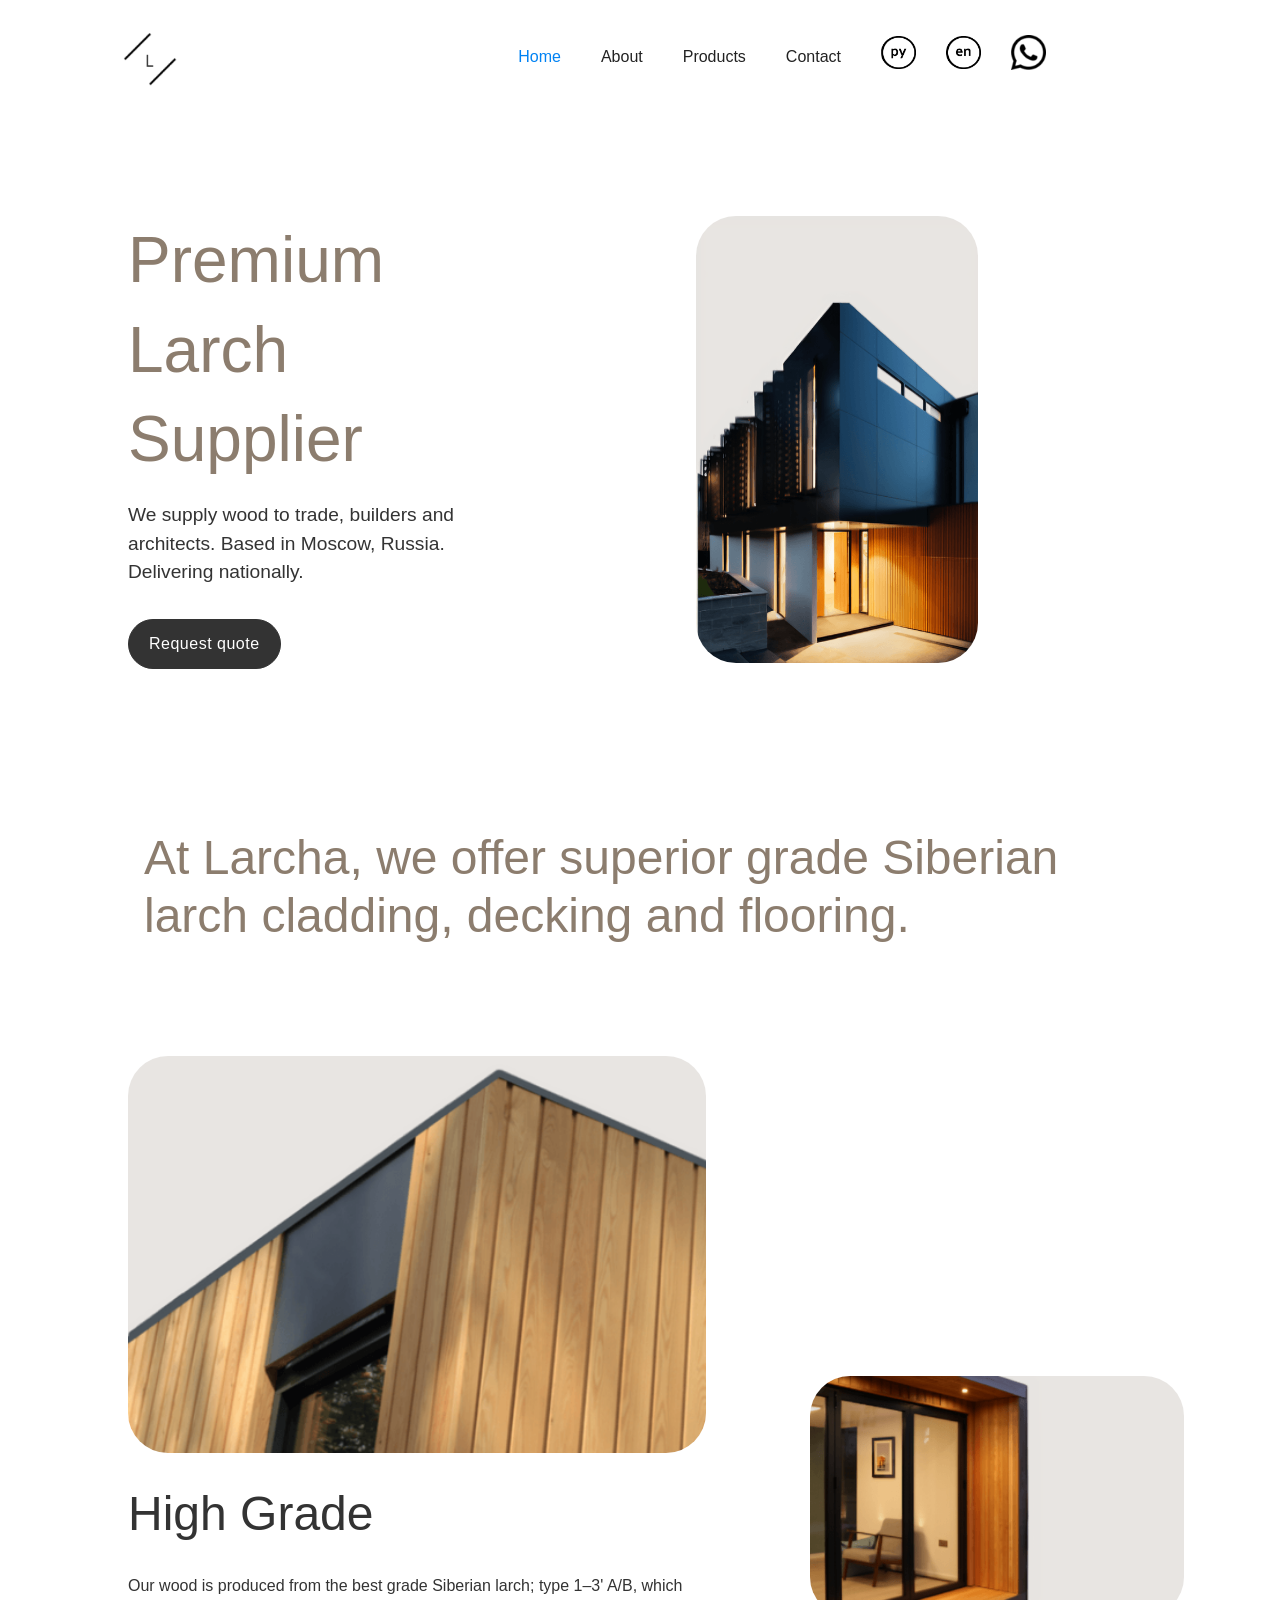
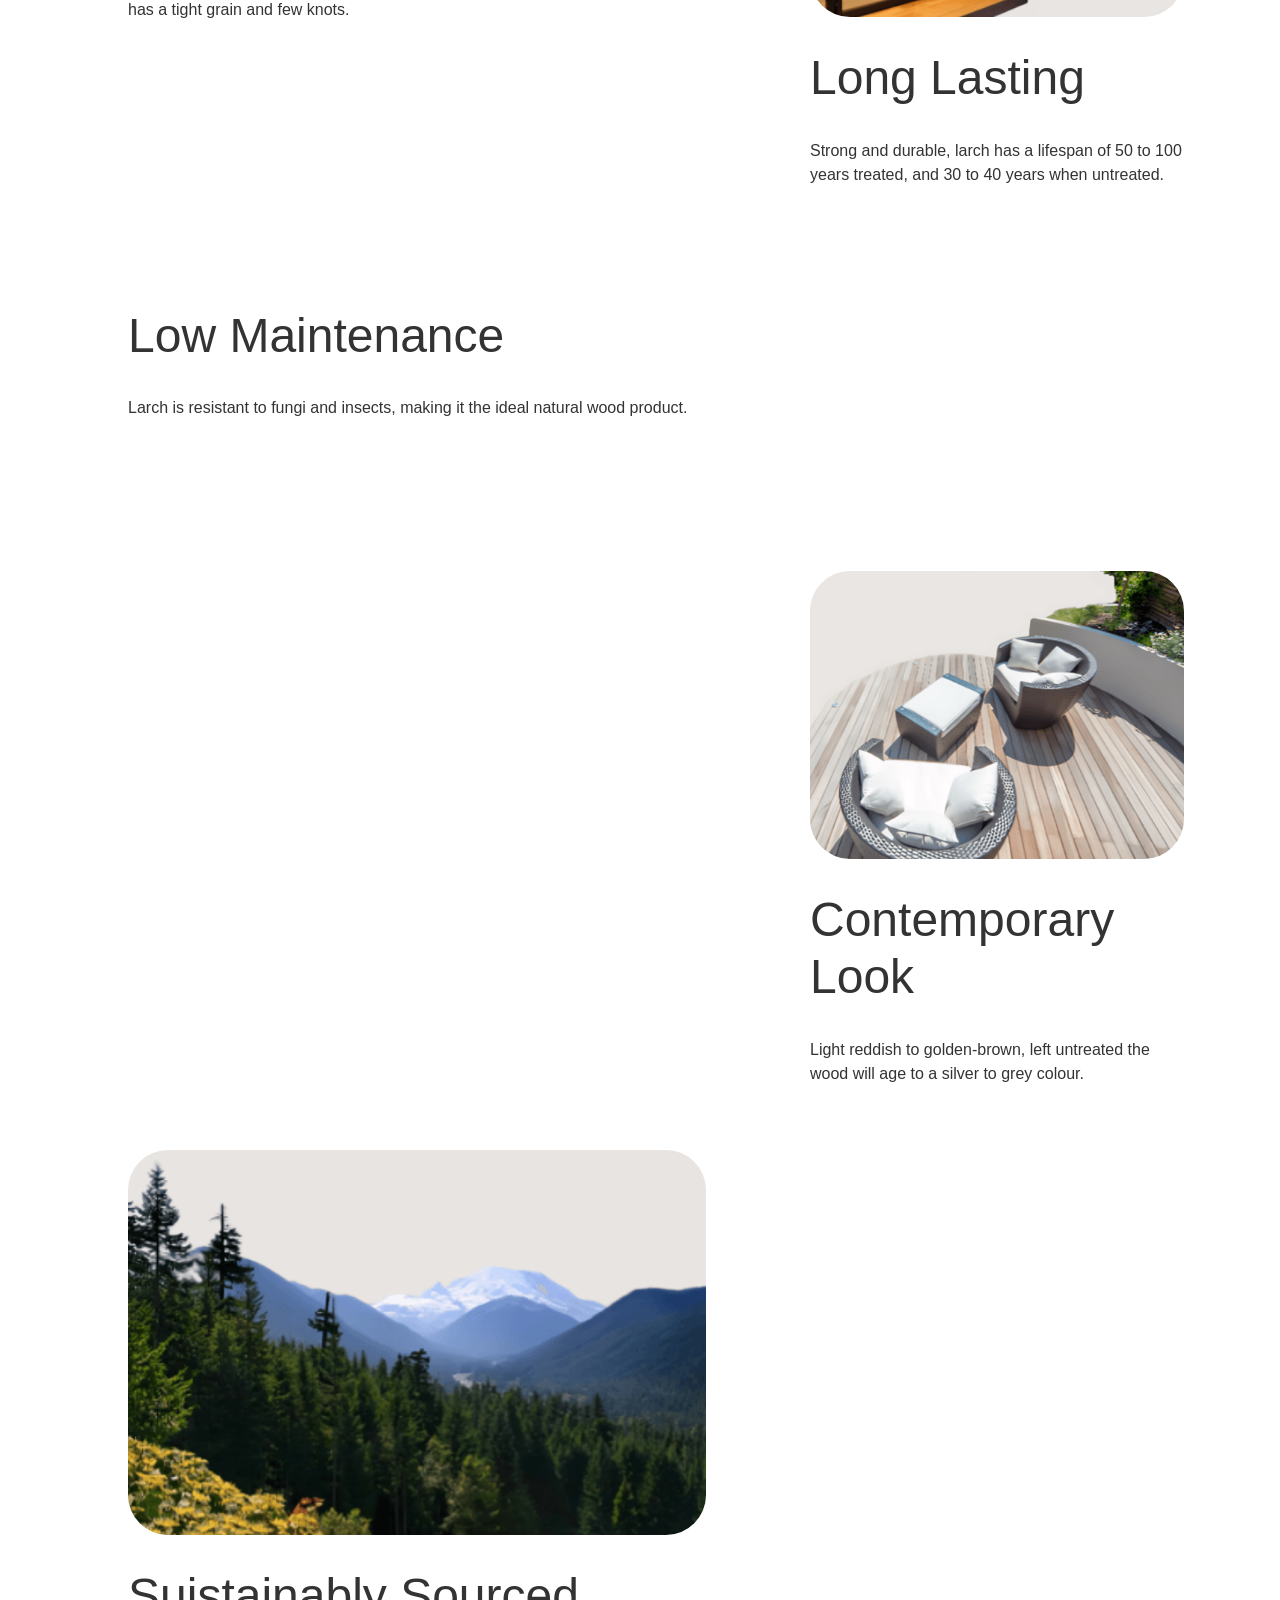
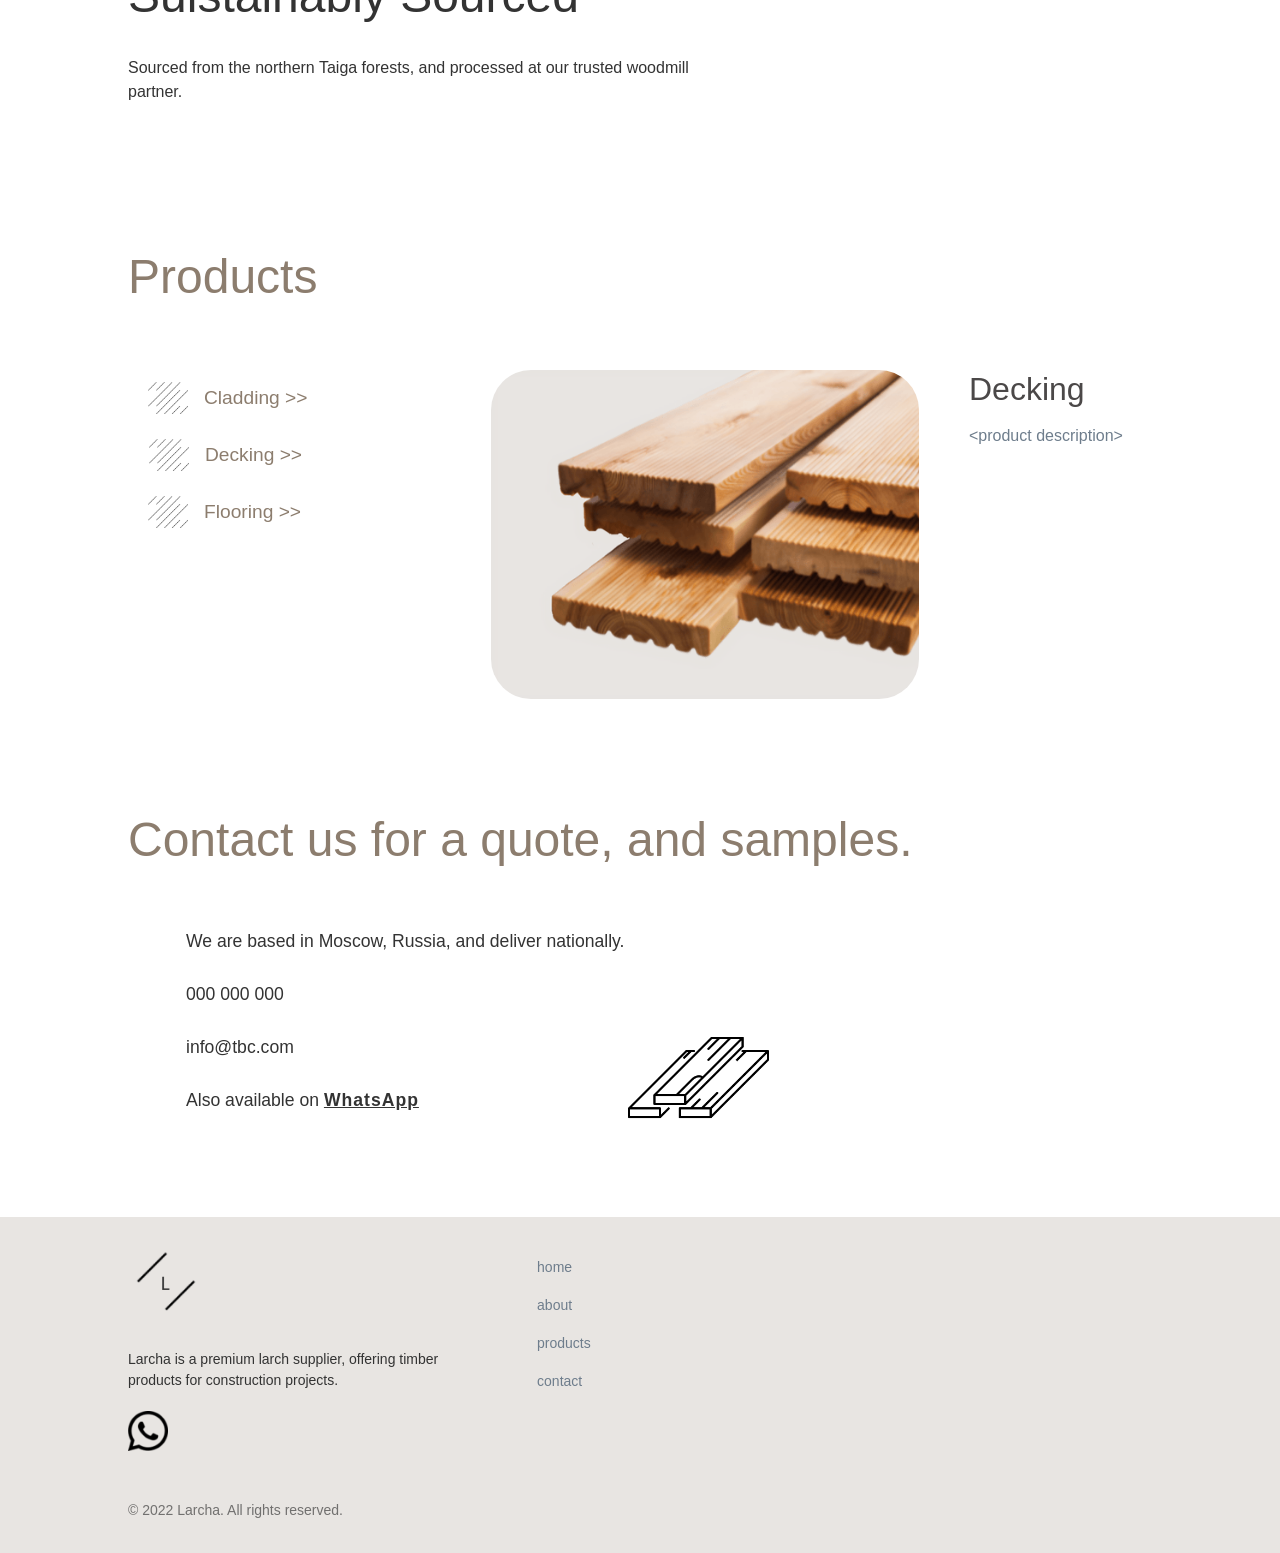
==== en.html @ 4be734ab "Add files via upload" ====
<!DOCTYPE html>

<html
  data-wf-domain=""
  data-wf-page="62f5ed2732fbd65a72546439"
  data-wf-site="62f5ed2732fbd67e27546438"
  data-wf-status="1"
>
  <head>
    <meta charset="utf-8" />
    <title>Larcha</title>
    <meta content="width=device-width, initial-scale=1" name="viewport" />
    <meta content="" name="" />
    <link
      href="./css/style.css"
      rel="stylesheet"
      type="text/css"
    />
    <script
      src="https://ajax.googleapis.com/ajax/libs/webfont/1.6.26/webfont.js"
      type="text/javascript"
    ></script>
    <script type="text/javascript">
      WebFont.load({  google: {    families: ["Epilogue:regular,500,600,700,800,900"]  }});
    </script>
    <!--[if lt IE 9
      ]><script
        src="https://cdnjs.cloudflare.com/ajax/libs/html5shiv/3.7.3/html5shiv.min.js"
        type="text/javascript"
      ></script
    ><![endif]-->
    <script type="text/javascript">
      !function(o,c){var n=c.documentElement,t=" w-mod-";n.className+=t+"js",("ontouchstart"in o||o.DocumentTouch&&c instanceof DocumentTouch)&&(n.className+=t+"touch")}(window,document);
    </script>
    <link
      href="./images/favicon-32x32.png"
      rel="shortcut icon"
      type="image/x-icon"
    />
    <link
      href="./images/webclip.png"
      rel="apple-touch-icon"
    />
    <!-- Please keep this css code to improve the font quality-->
    <style>
        * {
        -webkit-font-smoothing: antialiased;
        -moz-osx-font-smoothing: grayscale;
      }
    </style>
  </head>
  <body>
    <div class="page-wrapper">
      <div class="global-styles w-embed">
        <style>

          /* Snippet gets rid of top margin on first element in any rich text*/
          .w-richtext>:first-child {
          	margin-top: 0;
          }

          /* Snippet gets rid of bottom margin on last element in any rich text*/
          .w-richtext>:last-child, .w-richtext ol li:last-child, .w-richtext ul li:last-child {
          	margin-bottom: 0;
          }

          /* Snippet prevents all click and hover interaction with an element */
          .clickable-off {
          	pointer-events: none;
          }

          /* Snippet enables all click and hover interaction with an element */
          .clickable-on{
            pointer-events: auto;
          }

          /* Snippet enables you to add class of div-square which creates and maintains a 1:1 dimension of a div.*/
          .div-square::after {
          	content: "";
          	display: block;
          	padding-bottom: 100%;
          }

          /*Hide focus outline for main content element*/
          main:focus-visible {
          	outline: -webkit-focus-ring-color auto 0px;
          }

          /* Make sure containers never lose their center alignment*/
          .container-medium, .container-small, .container-large {
          	margin-right: auto !important;
          	margin-left: auto !important;
          }

          /*Reset buttons, and links styles*/
          a {
          	color: inherit;
          	text-decoration: inherit;
          	font-size: inherit;
          }

          /*Apply "..." after 3 lines of text */
          .text-style-3lines {
          	display: -webkit-box;
          	overflow: hidden;
          	-webkit-line-clamp: 3;
          	-webkit-box-orient: vertical;
          }

          /*Apply "..." after 2 lines of text */
          .text-style-2lines {
          	display: -webkit-box;
          	overflow: hidden;
          	-webkit-line-clamp: 2;
          	-webkit-box-orient: vertical;
          }
        </style>
      </div>
      <main class="main-wrapper overflow-hidden">
        <div
          data-animation="default"
          data-collapse="medium"
          data-duration="400"
          data-easing="ease"
          data-easing2="ease"
          role="banner"
          class="navbar w-nav"
        >
          <div class="container-3 w-container">
            <nav role="navigation" class="nav-menu-2 w-nav-menu">
              <a
                href="/en.html"
                aria-current="page"
                class="nav-link w-nav-link w--current"
                >Home</a
              ><a href="#About-Ru" class="nav-link w-nav-link">About</a
              ><a href="#products" class="nav-link w-nav-link">Products</a
              ><a href="#contact" class="nav-link w-nav-link">Contact</a
              ><a
                href="/index.html"
                aria-current="page"
                class="link-block w-inline-block w--current"
                ><img
                  src="./images/ru_icon_full.png"
                  loading="eager"
                  width="35"
                  srcset="
                  ./images/ru_icon_full-p-500.png 500w,
                  ./images/ru_icon_full.png 766w
                  "
                  sizes="(max-width: 991px) 100vw, 35px"
                  alt="russian language icon"
                  class="image-2" /></a
              ><a
                href="/en.html"
                aria-current="page"
                class="link-block w-inline-block w--current"
                ><img
                  src="./images/en_logo_full.png"
                  loading="eager"
                  width="35"
                  srcset="
                  ./images/en_logo_full-p-500.png 500w,
                  ./images/en_logo_full.png 513w
                  "
                  sizes="(max-width: 991px) 100vw, 35px"
                  alt="english language icon"
                  class="image-2" /></a
              ><a
                href="https://wa.me/00000000"
                target="_blank"
                class="link-block w-inline-block"
                ><img
                  src="./images/whatsapp_bw_48px.png"
                  loading="eager"
                  width="35"
                  alt="whatsapp icon"
                  class="image-2"
              /></a>
            </nav>
            <div class="menu-button-2 w-nav-button">
              <div class="w-icon-nav-menu"></div>
            </div>
            <a href="/" aria-current="page" class="brand w-nav-brand w--current"
              ><img
                src="./images/larcha_logo-transparent.png"
                loading="eager"
                width="69"
                alt="LARCHA brand logo "
                class="image"
            /></a>
          </div>
        </div>
        <div class="w-container"><div class="section-3 wf-section"></div></div>
        <div class="section wf-section"></div>
        <div class="section-home-hero">
          <div class="page-padding">
            <div class="container-large">
              <div class="padding-vertical padding-xhuge">
                <div class="w-layout-grid home-hero_component">
                  <div
                    id="home-section-eng"
                    class="home-hero_content w-node-_734c42e9-a34b-b294-1b06-c9849803cd1f-72546439"
                  >
                    <div class="margin-bottom margin-small">
                      <h1>
                        <span class="heading-display-text-span">Premium</span
                        ><br /><span class="heading-display-text-span"
                          >Larch Supplier</span
                        >
                      </h1>
                    </div>
                    <div class="margin-bottom margin-medium">
                      <p class="paragraph">
                        We supply wood to trade, builders and architects. Based
                        in Moscow, Russia. Delivering nationally.
                      </p>
                    </div>
                    <div class="margin-bottom margin-medium">
                      <a href="#contact" class="button is-form-submit w-button"
                        >Request quote</a
                      >
                    </div>
                  </div>
                  <div
                    id="w-node-a9d240f8-0661-0b93-165a-936c7398d22b-72546439"
                    class="home-hero_image-wrapper"
                  >
                    <img
                      src="./images/exterior_bg_2.png"
                      loading="eager"
                      width="282"
                      srcset="
                      ./images/exterior_bg_2-p-500.png 500w,
                      ./images/exterior_bg_2.png 595w
                      "
                      sizes="(max-width: 479px) 100vw, 282px"
                      alt=""
                      class="home-hero-main-image"
                    />
                  </div>
                </div>
              </div>
            </div>
          </div>
        </div>
        <div id="About-Ru" class="section-home-tagline">
          <div class="page-padding">
            <div class="container-medium">
              <div class="padding-vertical padding-xxhuge">
                <div id="home-tagline" class="home-tagline_top_wrapper">
                  <div class="heading-large">
                    At Larcha, we offer superior grade Siberian larch
                    cladding, decking and flooring.<br />
                  </div>
                </div>
                <div class="home-tagline_component">
                  <img
                    src="/"
                    loading="eager"
                    width="121"
                    alt=""
                    class="home-tagline-pattern"
                  />
                </div>
              </div>
            </div>
          </div>
        </div>
        <div class="section-home-projects">
          <div class="page-padding">
            <div class="container-large">
              <div class="padding-vertical padding-xxhuge">
                <div class="home-projects_list-wrapper w-dyn-list">
                  <div role="list" class="home-projects_list w-dyn-items">
                    <div
                      role="listitem"
                      class="home-projects_item even-item w-dyn-item"
                    >
                      <a
                        href="#"
                        class="home-projects_link-block w-inline-block"
                        ><div class="home-projects_image-wrapper">
                          <img
                            alt=""
                            loading="eager"
                            width="578"
                            src="./images/cladding_bg.png"
                            sizes="(max-width: 479px) 100vw, (max-width: 767px) 85vw, (max-width: 991px) 40vw, 33vw"
                            srcset="
                            ./images/cladding_bg-p-500.png 500w,
                            ./images/cladding_bg.png 604w
                            "
                            class="home-projects-image"
                          />
                        </div>
                        <div class="home-projects_content">
                          <div class="margin-vertical margin-medium">
                            <h2 class="h3-projects">High Grade</h2>
                          </div>
                          <div class="margin-bottom margin-medium">
                            <p class="paragraph-projects">
                              Our wood is produced from the best grade
                              Siberian larch; type 1–3&#x27; A/B, which has
                              a tight grain and few knots.
                            </p>
                          </div>
                        </div></a
                      >
                    </div>
                    <div
                      role="listitem"
                      class="home-projects_item even-item w-dyn-item"
                    >
                      <a
                        href="#"
                        class="home-projects_link-block w-inline-block"
                        ><div class="home-projects_image-wrapper">
                          <img
                            alt=""
                            loading="eager"
                            width="578"
                            src="./images/outhouse_bg_crop.png"
                            sizes="(max-width: 479px) 100vw, (max-width: 767px) 85vw, (max-width: 991px) 40vw, 33vw"
                            srcset="
                            ./images/outhouse_bg_crop-p-500.png 500w,
                            ./images/outhouse_bg_crop.png 555w
                            "
                            class="home-projects-image"
                          />
                        </div>
                        <div class="home-projects_content">
                          <div class="margin-vertical margin-medium">
                            <h2 class="h3-projects">Long Lasting</h2>
                          </div>
                          <div class="margin-bottom margin-medium">
                            <p class="paragraph-projects">
                              Strong and durable, larch has a lifespan of 50 to
                              100 years treated, and 30 to 40 years when
                              untreated.
                            </p>
                          </div>
                        </div></a
                      >
                    </div>
                    <div
                      role="listitem"
                      class="home-projects_item even-item w-dyn-item"
                    >
                      <a
                        href="#"
                        class="home-projects_link-block w-inline-block"
                        ><div class="home-projects_image-wrapper">
                          <img
                            alt=""
                            loading="eager"
                            width="578"
                            src="./images/interior_bg_crop.png"
                            sizes="(max-width: 479px) 100vw, (max-width: 767px) 85vw, (max-width: 991px) 40vw, 33vw"
                            srcset="
                            ./images/bg_crop-p-500.png 500w,
                            ./images/interior_bg_crop.png 680w
                            "
                            class="home-projects-image"
                          />
                        </div>
                        <div class="home-projects_content">
                          <div class="margin-vertical margin-medium">
                            <h2 class="h3-projects">Low Maintenance</h2>
                          </div>
                          <div class="margin-bottom margin-medium">
                            <p class="paragraph-projects">
                              Larch is resistant to fungi and insects, making it
                              the ideal natural wood product.
                            </p>
                          </div>
                        </div></a
                      >
                    </div>
                    <div
                      role="listitem"
                      class="home-projects_item even-item w-dyn-item"
                    >
                      <a
                        href="#"
                        class="home-projects_link-block w-inline-block"
                        ><div class="home-projects_image-wrapper">
                          <img
                            alt=""
                            loading="eager"
                            width="578"
                            src="./images/decking_bg_edit_2_crop.png"
                            sizes="(max-width: 479px) 100vw, (max-width: 767px) 85vw, (max-width: 991px) 40vw, 33vw"
                            srcset="
                            ./images/decking_bg_edit_2_crop-p-500.png 500w,
                            ./images/decking_bg_edit_2_crop-p-800.png 800w,
                            ./images/decking_bg_edit_2_crop.png 945w
                            "
                            class="home-projects-image"
                          />
                        </div>
                        <div class="home-projects_content">
                          <div class="margin-vertical margin-medium">
                            <h2 class="h3-projects">Contemporary Look</h2>
                          </div>
                          <div class="margin-bottom margin-medium">
                            <p class="paragraph-projects">
                              Light reddish to golden-brown, left untreated the
                              wood will age to a silver to grey colour.
                            </p>
                          </div>
                        </div></a
                      >
                    </div>
                    <div
                      role="listitem"
                      class="home-projects_item even-item w-dyn-item"
                    >
                      <a
                        href="#"
                        class="home-projects_link-block w-inline-block"
                        ><div class="home-projects_image-wrapper">
                          <img
                            alt=""
                            loading="eager"
                            width="578"
                            src="./images/suistanable_bg.png"
                            sizes="(max-width: 479px) 100vw, (max-width: 767px) 85vw, (max-width: 991px) 40vw, 33vw"
                            srcset="
                            ./images/suistanable_bg-p-500.png 500w,
                            ./images/suistanable_bg-p-800.png 800w,
                            ./images/suistanable_bg.png 918w
                            "
                            class="home-projects-image"
                          />
                        </div>
                        <div class="home-projects_content">
                          <div class="margin-vertical margin-medium">
                            <h2 class="h3-projects">Suistainably Sourced</h2>
                          </div>
                          <div class="margin-bottom margin-medium">
                            <p class="paragraph-projects">
                              Sourced from the northern Taiga forests, and processed at our trusted woodmill
                              partner.
                            </p>
                          </div>
                        </div></a
                      >
                    </div>
                  </div>
                </div>
              </div>
            </div>
          </div>
        </div>
        <div id="products" class="section-home-services">
          <div class="page-padding">
            <div class="container-large">
              <div class="padding-vertical padding-xxhuge">
                <div class="home-service_wrapper">
                  <div class="margin-bottom margin-xlarge">
                    <h2 class="heading">Products</h2>
                  </div>
                  <div
                    data-current="Tab 2"
                    data-easing="ease"
                    data-duration-in="300"
                    data-duration-out="100"
                    class="tabs w-tabs"
                  >
                    <div class="tabs-menu w-tab-menu">
                      <a
                        data-w-tab="Tab 1"
                        class="home-service-tabl-link button-text text-align-left w-inline-block w-tab-link"
                        ><div class="home-service-tabs_icon-wrapper">
                          <img
                            loading="eager"
                            width="40"
                            src="./images/logo-pattern-1.png"
                            alt=""
                            class="home-service-tab-image"
                          />
                        </div>
                        <div class="text-block-6">Cladding &gt;&gt;</div></a
                      ><a
                        data-w-tab="Tab 2"
                        class="home-service-tabl-link button-text text-align-left w-inline-block w-tab-link w--current"
                        ><div class="home-service-tabs_icon-wrapper">
                          <img
                            loading="eager"
                            width="40"
                            src="./images/logo-pattern-1.png"
                            alt=""
                            class="home-service-tab-image"
                          />
                        </div>
                        <div class="text-block-7">Decking &gt;&gt;</div></a
                      ><a
                        data-w-tab="Tab 3"
                        class="home-service-tabl-link button-text text-align-left w-inline-block w-tab-link"
                        ><div class="home-service-tabs_icon-wrapper">
                          <img
                            loading="eager"
                            width="40"
                            src="./images/logo-pattern-1.png"
                            alt=""
                            class="home-service-tab-image"
                          />
                        </div>
                        <div class="text-block-8">Flooring &gt;&gt;</div></a
                      >
                    </div>
                    <div class="home-service_tab-content w-tab-content">
                      <div
                        data-w-tab="Tab 1"
                        class="home-service-tab w-tab-pane"
                      >
                        <div class="w-layout-grid home-service_grid">
                          <div
                            id="w-node-_034cbed6-d893-429f-9292-754ef17a75c4-72546439"
                            class="home-service_image-wrapper"
                          >
                            <img
                              sizes="(max-width: 479px) 100vw, 380px"
                              width="380"
                              srcset="
                              ./images/cladding_house_bg_crop-p-500.png 500w,
                              ./images/cladding_house_bg_crop.png 702w
                              "
                              alt=""
                              src="./images/cladding_house_bg_crop.png"
                              loading="eager"
                              class="image-5"
                            />
                          </div>
                          <div
                            id="w-node-_6d2191c4-49b4-e9b7-fd10-e1e7bbee50f9-72546439"
                            class="wf-section"
                          >
                            <div class="w-container">
                              <h3 class="heading-6">Cladding</h3>
                              <div class="text-block-4">
                                &lt;product description&gt;
                              </div>
                            </div>
                          </div>
                        </div>
                      </div>
                      <div data-w-tab="Tab 2" class="w-tab-pane w--tab-active">
                        <div class="w-layout-grid home-service_grid">
                          <div
                            id="w-node-f372e1b5-7bba-1eb7-fedf-3df5b17880fe-72546439"
                            class="home-service_image-wrapper"
                          >
                            <img
                              sizes="(max-width: 479px) 100vw, (max-width: 767px) 85vw, 428px"
                              width="428"
                              srcset="
                              ./images/decking_crop-p-500.png 500w,
                              ./images/decking_crop-p-800.png 800w,
                              ./images/decking_crop.png 855w
                              "
                              alt=""
                              src="./images/decking_crop.png"
                              loading="eager"
                              class="image-4"
                            />
                          </div>
                          <div
                            id="w-node-f372e1b5-7bba-1eb7-fedf-3df5b1788100-72546439"
                            class="home-service_content"
                          >
                            <div class="margin-bottom margin-small">
                              <h3>Decking</h3>
                            </div>
                            <div class="margin-bottom margin-medium">
                              <p class="paragraph-3">
                                &lt;product description&gt;
                              </p>
                            </div>
                          </div>
                        </div>
                      </div>
                      <div data-w-tab="Tab 3" class="w-tab-pane">
                        <div class="w-layout-grid home-service_grid">
                          <div
                            id="w-node-fb4b6240-4a37-1bfe-fe08-5f788bda2697-72546439"
                            class="home-service_image-wrapper"
                          >
                            <img
                              sizes="(max-width: 479px) 100vw, 370px"
                              width="370"
                              srcset="
                              ./images/flooring_bg_crop-p-500.png 500w,
                              ./images/flooring_bg_crop.png 728w
                              "
                              alt=""
                              src="./images/flooring_bg_crop.png"
                              loading="eager"
                              class="image-6"
                            />
                          </div>
                          <div
                            id="w-node-fb4b6240-4a37-1bfe-fe08-5f788bda2699-72546439"
                            class="home-service_content"
                          >
                            <div class="margin-bottom margin-small">
                              <h3>Flooring</h3>
                            </div>
                            <div class="margin-bottom margin-medium">
                              <p class="paragraph-4">
                                &lt;product description&gt;
                              </p>
                            </div>
                          </div>
                        </div>
                      </div>
                    </div>
                  </div>
                </div>
              </div>
            </div>
            <div id="contact" class="page-padding padding-vertical">
              <div class="container-large">
                <div class="padding-vertical padding-xxhuge">
                  <div class="home-cta_component">
                    <div class="margin-bottom margin-medium">
                      <div id="contact-eng" class="heading-large">
                        <strong class="bold-text">Contact </strong>us for a
                        quote, and samples.
                      </div>
                      <div class="w-container">
                        <div class="wf-section">
                          <div class="text-block-5">
                            We are based in Moscow, Russia, and deliver
                            nationally.<br />‍<br /><a href="tel:+000000000"
                              ><strong class="bold-text-3">000 000 000</strong
                              ><br /></a
                            >‍<br /><a
                              href="mailto:info@tbc.com?subject=Request%20Quote"
                              ><strong class="bold-text-2"
                                >info@tbc.com</strong
                              ></a
                            ><br />‍<br />Also available on
                            <a href="https://wa.me/000000000" class="link-6"
                              >WhatsApp</a
                            >
                          </div>
                        </div>
                      </div>
                    </div>
                    <div class="home-cta-sliding-block"></div>
                  </div>
                  <img
                    src="./images/board.png"
                    loading="eager"
                    width="141"
                    alt=""
                    class="image-3"
                  />
                </div>
              </div>
            </div>
          </div>
        </div>
        <section
          data-w-id="9eb19ee5-421c-a040-7be4-4ed3255e6c6b"
          class="section-home-logo"
        >
          <div class="page-padding"><div class="container-large"></div></div>
        </section>
        <div class="footer_component">
          <div class="footer-block-sliding"></div>
          <div class="page-padding">
            <div class="container-large">
              <div class="padding-vertical padding-large">
                <div class="padding-bottom padding-xxlarge">
                  <div class="w-layout-grid footer_top-wrapper">
                    <div class="footer_left-wrapper">
                      <div class="margin-bottom margin-medium">
                        <a href="#" class="footer3_logo-link w-nav-brand"
                          ><img
                            src="./images/larcha_logo-transparent.png"
                            loading="eager"
                            width="77"
                            alt="LARCHA brand logo "
                        /></a>
                      </div>
                      <div class="margin-bottom margin-medium">
                        <div class="footer3_details-wrapper">
                          <div class="text-size-small">
                            Larcha is a premium larch supplier, offering timber
                            products for construction projects.
                          </div>
                          <a
                            href="https://wa.me/000000000"
                            class="w-inline-block"
                            ><img
                              src="./images/whatsapp_bw_48px.png"
                              loading="eager"
                              width="40"
                              alt=""
                              class="image-2"
                          /></a>
                        </div>
                      </div>
                    </div>
                    <div class="w-layout-grid footer_column-layout">
                      <div class="footer_column">
                        <a
                          href="/"
                          aria-current="page"
                          class="footer_link w--current"
                          >home</a
                        ><a href="#About-Ru" class="footer_link">about</a
                        ><a href="#products" class="footer_link">products</a
                        ><a href="#contact" class="footer_link">contact</a>
                      </div>
                    </div>
                  </div>
                </div>
                <div class="line-divider"></div>
                <div class="padding-top padding-medium">
                  <div class="footer_bottom-wrapper">
                    <div class="footer_credit-text">
                      © 2022 Larcha. All rights reserved.
                    </div>
                  </div>
                </div>
              </div>
            </div>
          </div>
        </div>
      </main>
    </div>
    <script
      src="https://d3e54v103j8qbb.cloudfront.net/js/jquery-3.5.1.min.dc5e7f18c8.js?site=62f5ed2732fbd67e27546438"
      type="text/javascript"
      integrity="sha256-9/aliU8dGd2tb6OSsuzixeV4y/faTqgFtohetphbbj0="
      crossorigin="anonymous"
    ></script>
    <script
      src="./js/script.js"
      type="text/javascript"
    ></script>
    <!--[if lte IE 9
      ]><script src="//cdnjs.cloudflare.com/ajax/libs/placeholders/3.0.2/placeholders.min.js"></script
    ><![endif]-->
  </body>
</html>
---- css/style.css ----
/* Generated on: Wed Aug 17 2022 12:07:33 GMT+0000 (Coordinated Universal Time) */
/* ==========================================================================
   normalize.css v3.0.3 | MIT License | github.com/necolas/normalize.css 
   ========================================================================== */
/*! normalize.css v3.0.3 | MIT License | github.com/necolas/normalize.css */
html {
    font-family: sans-serif;
    -ms-text-size-adjust: 100%;
    -webkit-text-size-adjust: 100%;
  }
  body {
    margin: 0;
  }
  article,
  aside,
  details,
  figcaption,
  figure,
  footer,
  header,
  hgroup,
  main,
  menu,
  nav,
  section,
  summary {
    display: block;
  }
  audio,
  canvas,
  progress,
  video {
    display: inline-block;
    vertical-align: baseline;
  }
  audio:not([controls]) {
    display: none;
    height: 0;
  }
  [hidden],
  template {
    display: none;
  }
  a {
    background-color: transparent;
  }
  a:active,
  a:hover {
    outline: 0;
  }
  abbr[title] {
    border-bottom: 1px dotted;
  }
  b,
  strong {
    font-weight: bold;
  }
  dfn {
    font-style: italic;
  }
  h1 {
    font-size: 2em;
    margin: 0.67em 0;
  }
  mark {
    background: #ff0;
    color: #000;
  }
  small {
    font-size: 80%;
  }
  sub,
  sup {
    font-size: 75%;
    line-height: 0;
    position: relative;
    vertical-align: baseline;
  }
  sup {
    top: -0.5em;
  }
  sub {
    bottom: -0.25em;
  }
  img {
    border: 0;
  }
  svg:not(:root) {
    overflow: hidden;
  }
  figure {
    margin: 1em 40px;
  }
  hr {
    box-sizing: content-box;
    height: 0;
  }
  pre {
    overflow: auto;
  }
  code,
  kbd,
  pre,
  samp {
    font-family: monospace, monospace;
    font-size: 1em;
  }
  button,
  input,
  optgroup,
  select,
  textarea {
    color: inherit;
    font: inherit;
    margin: 0;
  }
  button {
    overflow: visible;
  }
  button,
  select {
    text-transform: none;
  }
  button,
  html input[type="button"],
  input[type="reset"] {
    -webkit-appearance: button;
    cursor: pointer;
  }
  button[disabled],
  html input[disabled] {
    cursor: default;
  }
  button::-moz-focus-inner,
  input::-moz-focus-inner {
    border: 0;
    padding: 0;
  }
  input {
    line-height: normal;
  }
  input[type="checkbox"],
  input[type="radio"] {
    box-sizing: border-box;
    padding: 0;
  }
  input[type="number"]::-webkit-inner-spin-button,
  input[type="number"]::-webkit-outer-spin-button {
    height: auto;
  }
  input[type="search"] {
    -webkit-appearance: none;
  }
  input[type="search"]::-webkit-search-cancel-button,
  input[type="search"]::-webkit-search-decoration {
    -webkit-appearance: none;
  }
  fieldset {
    border: 1px solid #c0c0c0;
    margin: 0 2px;
    padding: 0.35em 0.625em 0.75em;
  }
  legend {
    border: 0;
    padding: 0;
  }
  textarea {
    overflow: auto;
  }
  optgroup {
    font-weight: bold;
  }
  table {
    border-collapse: collapse;
    border-spacing: 0;
  }
  td,
  th {
    padding: 0;
  }
  
  /* ==========================================================================
     Start of base Webflow CSS - If you're looking for some ultra-clean CSS, skip the boilerplate and see the unminified code below.
     ========================================================================== */
  @font-face {
    font-family: "webflow-icons";
    src: url("[data-uri]")
      format("truetype");
    font-weight: normal;
    font-style: normal;
  }
  [class^="w-icon-"],
  [class*=" w-icon-"] {
    font-family: "webflow-icons" !important;
    speak: none;
    font-style: normal;
    font-weight: normal;
    font-variant: normal;
    text-transform: none;
    line-height: 1;
    -webkit-font-smoothing: antialiased;
    -moz-osx-font-smoothing: grayscale;
  }
  .w-icon-slider-right:before {
    content: "\e600";
  }
  .w-icon-slider-left:before {
    content: "\e601";
  }
  .w-icon-nav-menu:before {
    content: "\e602";
  }
  .w-icon-arrow-down:before,
  .w-icon-dropdown-toggle:before {
    content: "\e603";
  }
  .w-icon-file-upload-remove:before {
    content: "\e900";
  }
  .w-icon-file-upload-icon:before {
    content: "\e903";
  }
  * {
    -webkit-box-sizing: border-box;
    -moz-box-sizing: border-box;
    box-sizing: border-box;
  }
  html {
    height: 100%;
  }
  body {
    margin: 0;
    min-height: 100%;
    background-color: #fff;
    font-family: Arial, sans-serif;
    font-size: 14px;
    line-height: 20px;
    color: #333;
  }
  img {
    max-width: 100%;
    vertical-align: middle;
    display: inline-block;
  }
  html.w-mod-touch * {
    background-attachment: scroll !important;
  }
  .w-block {
    display: block;
  }
  .w-inline-block {
    max-width: 100%;
    display: inline-block;
  }
  .w-clearfix:before,
  .w-clearfix:after {
    content: " ";
    display: table;
    grid-column-start: 1;
    grid-row-start: 1;
    grid-column-end: 2;
    grid-row-end: 2;
  }
  .w-clearfix:after {
    clear: both;
  }
  .w-hidden {
    display: none;
  }
  .w-button {
    display: inline-block;
    padding: 9px 15px;
    background-color: #3898ec;
    color: white;
    border: 0;
    line-height: inherit;
    text-decoration: none;
    cursor: pointer;
    border-radius: 0;
  }
  input.w-button {
    -webkit-appearance: button;
  }
  html[data-w-dynpage] [data-w-cloak] {
    color: transparent !important;
  }
  .w-webflow-badge,
  .w-webflow-badge * {
    position: static;
    left: auto;
    top: auto;
    right: auto;
    bottom: auto;
    z-index: auto;
    display: block;
    visibility: hidden;
    overflow: visible;
    overflow-x: visible;
    overflow-y: visible;
    box-sizing: border-box;
    width: auto;
    height: auto;
    max-height: none;
    max-width: none;
    min-height: 0;
    min-width: 0;
    margin: 0;
    padding: 0;
    float: none;
    clear: none;
    border: 0 none transparent;
    border-radius: 0;
    background: none;
    background-image: none;
    background-position: 0% 0%;
    background-size: auto auto;
    background-repeat: repeat;
    background-origin: padding-box;
    background-clip: border-box;
    background-attachment: scroll;
    background-color: transparent;
    box-shadow: none;
    opacity: 1;
    transform: none;
    transition: none;
    direction: ltr;
    font-family: inherit;
    font-weight: inherit;
    color: inherit;
    font-size: inherit;
    line-height: inherit;
    font-style: inherit;
    font-variant: inherit;
    text-align: inherit;
    letter-spacing: inherit;
    text-decoration: inherit;
    text-indent: 0;
    text-transform: inherit;
    list-style-type: disc;
    text-shadow: none;
    font-smoothing: auto;
    vertical-align: baseline;
    cursor: inherit;
    white-space: inherit;
    word-break: normal;
    word-spacing: normal;
    word-wrap: normal;
  }
  .w-webflow-badge {
    position: fixed !important;
    display: inline-block !important;
    visibility: hidden !important;
    z-index: 2147483647 !important;
    top: auto !important;
    right: 12px !important;
    bottom: 12px !important;
    left: auto !important;
    color: #aaadb0 !important;
    background-color: #fff !important;
    border-radius: 3px !important;
    padding: 6px 8px 6px 6px !important;
    font-size: 12px !important;
    opacity: 1 !important;
    line-height: 14px !important;
    text-decoration: none !important;
    transform: none !important;
    margin: 0 !important;
    width: auto !important;
    height: auto !important;
    overflow: visible !important;
    white-space: nowrap;
    box-shadow: 0 0 0 1px rgba(0, 0, 0, 0.1), 0 1px 3px rgba(0, 0, 0, 0.1);
    cursor: pointer;
  }
  .w-webflow-badge > img {
    display: inline-block !important;
    visibility: hidden !important;
    opacity: 1 !important;
    vertical-align: middle !important;
  }
  h1,
  h2,
  h3,
  h4,
  h5,
  h6 {
    font-weight: bold;
    margin-bottom: 10px;
  }
  h1 {
    font-size: 38px;
    line-height: 44px;
    margin-top: 20px;
  }
  h2 {
    font-size: 32px;
    line-height: 36px;
    margin-top: 20px;
  }
  h3 {
    font-size: 24px;
    line-height: 30px;
    margin-top: 20px;
  }
  h4 {
    font-size: 18px;
    line-height: 24px;
    margin-top: 10px;
  }
  h5 {
    font-size: 14px;
    line-height: 20px;
    margin-top: 10px;
  }
  h6 {
    font-size: 12px;
    line-height: 18px;
    margin-top: 10px;
  }
  p {
    margin-top: 0;
    margin-bottom: 10px;
  }
  blockquote {
    margin: 0 0 10px 0;
    padding: 10px 20px;
    border-left: 5px solid #e2e2e2;
    font-size: 18px;
    line-height: 22px;
  }
  figure {
    margin: 0;
    margin-bottom: 10px;
  }
  figcaption {
    margin-top: 5px;
    text-align: center;
  }
  ul,
  ol {
    margin-top: 0px;
    margin-bottom: 10px;
    padding-left: 40px;
  }
  .w-list-unstyled {
    padding-left: 0;
    list-style: none;
  }
  .w-embed:before,
  .w-embed:after {
    content: " ";
    display: table;
    grid-column-start: 1;
    grid-row-start: 1;
    grid-column-end: 2;
    grid-row-end: 2;
  }
  .w-embed:after {
    clear: both;
  }
  .w-video {
    width: 100%;
    position: relative;
    padding: 0;
  }
  .w-video iframe,
  .w-video object,
  .w-video embed {
    position: absolute;
    top: 0;
    left: 0;
    width: 100%;
    height: 100%;
    border: none;
  }
  fieldset {
    padding: 0;
    margin: 0;
    border: 0;
  }
  button,
  [type="button"],
  [type="reset"] {
    border: 0;
    cursor: pointer;
    -webkit-appearance: button;
  }
  .w-form {
    margin: 0 0 15px;
  }
  .w-form-done {
    display: none;
    padding: 20px;
    text-align: center;
    background-color: #dddddd;
  }
  .w-form-fail {
    display: none;
    margin-top: 10px;
    padding: 10px;
    background-color: #ffdede;
  }
  label {
    display: block;
    margin-bottom: 5px;
    font-weight: bold;
  }
  .w-input,
  .w-select {
    display: block;
    width: 100%;
    height: 38px;
    padding: 8px 12px;
    margin-bottom: 10px;
    font-size: 14px;
    line-height: 1.42857143;
    color: #333333;
    vertical-align: middle;
    background-color: #ffffff;
    border: 1px solid #cccccc;
  }
  .w-input:-moz-placeholder,
  .w-select:-moz-placeholder {
    color: #999;
  }
  .w-input::-moz-placeholder,
  .w-select::-moz-placeholder {
    color: #999;
    opacity: 1;
  }
  .w-input:-ms-input-placeholder,
  .w-select:-ms-input-placeholder {
    color: #999;
  }
  .w-input::-webkit-input-placeholder,
  .w-select::-webkit-input-placeholder {
    color: #999;
  }
  .w-input:focus,
  .w-select:focus {
    border-color: #3898ec;
    outline: 0;
  }
  .w-input[disabled],
  .w-select[disabled],
  .w-input[readonly],
  .w-select[readonly],
  fieldset[disabled] .w-input,
  fieldset[disabled] .w-select {
    cursor: not-allowed;
  }
  .w-input[disabled]:not(.w-input-disabled),
  .w-select[disabled]:not(.w-input-disabled),
  .w-input[readonly],
  .w-select[readonly],
  fieldset[disabled]:not(.w-input-disabled) .w-input,
  fieldset[disabled]:not(.w-input-disabled) .w-select {
    background-color: #eeeeee;
  }
  textarea.w-input,
  textarea.w-select {
    height: auto;
  }
  .w-select {
    background-color: #f3f3f3;
  }
  .w-select[multiple] {
    height: auto;
  }
  .w-form-label {
    display: inline-block;
    cursor: pointer;
    font-weight: normal;
    margin-bottom: 0px;
  }
  .w-radio {
    display: block;
    margin-bottom: 5px;
    padding-left: 20px;
  }
  .w-radio:before,
  .w-radio:after {
    content: " ";
    display: table;
    grid-column-start: 1;
    grid-row-start: 1;
    grid-column-end: 2;
    grid-row-end: 2;
  }
  .w-radio:after {
    clear: both;
  }
  .w-radio-input {
    margin: 4px 0 0;
    margin-top: 1px \9;
    line-height: normal;
    float: left;
    margin-left: -20px;
  }
  .w-radio-input {
    margin-top: 3px;
  }
  .w-file-upload {
    display: block;
    margin-bottom: 10px;
  }
  .w-file-upload-input {
    width: 0.1px;
    height: 0.1px;
    opacity: 0;
    overflow: hidden;
    position: absolute;
    z-index: -100;
  }
  .w-file-upload-default,
  .w-file-upload-uploading,
  .w-file-upload-success {
    display: inline-block;
    color: #333333;
  }
  .w-file-upload-error {
    display: block;
    margin-top: 10px;
  }
  .w-file-upload-default.w-hidden,
  .w-file-upload-uploading.w-hidden,
  .w-file-upload-error.w-hidden,
  .w-file-upload-success.w-hidden {
    display: none;
  }
  .w-file-upload-uploading-btn {
    display: flex;
    font-size: 14px;
    font-weight: normal;
    cursor: pointer;
    margin: 0;
    padding: 8px 12px;
    border: 1px solid #cccccc;
    background-color: #fafafa;
  }
  .w-file-upload-file {
    display: flex;
    flex-grow: 1;
    justify-content: space-between;
    margin: 0;
    padding: 8px 9px 8px 11px;
    border: 1px solid #cccccc;
    background-color: #fafafa;
  }
  .w-file-upload-file-name {
    font-size: 14px;
    font-weight: normal;
    display: block;
  }
  .w-file-remove-link {
    margin-top: 3px;
    margin-left: 10px;
    width: auto;
    height: auto;
    padding: 3px;
    display: block;
    cursor: pointer;
  }
  .w-icon-file-upload-remove {
    margin: auto;
    font-size: 10px;
  }
  .w-file-upload-error-msg {
    display: inline-block;
    color: #ea384c;
    padding: 2px 0;
  }
  .w-file-upload-info {
    display: inline-block;
    line-height: 38px;
    padding: 0 12px;
  }
  .w-file-upload-label {
    display: inline-block;
    font-size: 14px;
    font-weight: normal;
    cursor: pointer;
    margin: 0;
    padding: 8px 12px;
    border: 1px solid #cccccc;
    background-color: #fafafa;
  }
  .w-icon-file-upload-icon,
  .w-icon-file-upload-uploading {
    display: inline-block;
    margin-right: 8px;
    width: 20px;
  }
  .w-icon-file-upload-uploading {
    height: 20px;
  }
  .w-container {
    margin-left: auto;
    margin-right: auto;
    max-width: 940px;
  }
  .w-container:before,
  .w-container:after {
    content: " ";
    display: table;
    grid-column-start: 1;
    grid-row-start: 1;
    grid-column-end: 2;
    grid-row-end: 2;
  }
  .w-container:after {
    clear: both;
  }
  .w-container .w-row {
    margin-left: -10px;
    margin-right: -10px;
  }
  .w-row:before,
  .w-row:after {
    content: " ";
    display: table;
    grid-column-start: 1;
    grid-row-start: 1;
    grid-column-end: 2;
    grid-row-end: 2;
  }
  .w-row:after {
    clear: both;
  }
  .w-row .w-row {
    margin-left: 0;
    margin-right: 0;
  }
  .w-col {
    position: relative;
    float: left;
    width: 100%;
    min-height: 1px;
    padding-left: 10px;
    padding-right: 10px;
  }
  .w-col .w-col {
    padding-left: 0;
    padding-right: 0;
  }
  .w-col-1 {
    width: 8.33333333%;
  }
  .w-col-2 {
    width: 16.66666667%;
  }
  .w-col-3 {
    width: 25%;
  }
  .w-col-4 {
    width: 33.33333333%;
  }
  .w-col-5 {
    width: 41.66666667%;
  }
  .w-col-6 {
    width: 50%;
  }
  .w-col-7 {
    width: 58.33333333%;
  }
  .w-col-8 {
    width: 66.66666667%;
  }
  .w-col-9 {
    width: 75%;
  }
  .w-col-10 {
    width: 83.33333333%;
  }
  .w-col-11 {
    width: 91.66666667%;
  }
  .w-col-12 {
    width: 100%;
  }
  .w-hidden-main {
    display: none !important;
  }
  @media screen and (max-width: 991px) {
    .w-container {
      max-width: 728px;
    }
    .w-hidden-main {
      display: inherit !important;
    }
    .w-hidden-medium {
      display: none !important;
    }
    .w-col-medium-1 {
      width: 8.33333333%;
    }
    .w-col-medium-2 {
      width: 16.66666667%;
    }
    .w-col-medium-3 {
      width: 25%;
    }
    .w-col-medium-4 {
      width: 33.33333333%;
    }
    .w-col-medium-5 {
      width: 41.66666667%;
    }
    .w-col-medium-6 {
      width: 50%;
    }
    .w-col-medium-7 {
      width: 58.33333333%;
    }
    .w-col-medium-8 {
      width: 66.66666667%;
    }
    .w-col-medium-9 {
      width: 75%;
    }
    .w-col-medium-10 {
      width: 83.33333333%;
    }
    .w-col-medium-11 {
      width: 91.66666667%;
    }
    .w-col-medium-12 {
      width: 100%;
    }
    .w-col-stack {
      width: 100%;
      left: auto;
      right: auto;
    }
  }
  @media screen and (max-width: 767px) {
    .w-hidden-main {
      display: inherit !important;
    }
    .w-hidden-medium {
      display: inherit !important;
    }
    .w-hidden-small {
      display: none !important;
    }
    .w-row,
    .w-container .w-row {
      margin-left: 0;
      margin-right: 0;
    }
    .w-col {
      width: 100%;
      left: auto;
      right: auto;
    }
    .w-col-small-1 {
      width: 8.33333333%;
    }
    .w-col-small-2 {
      width: 16.66666667%;
    }
    .w-col-small-3 {
      width: 25%;
    }
    .w-col-small-4 {
      width: 33.33333333%;
    }
    .w-col-small-5 {
      width: 41.66666667%;
    }
    .w-col-small-6 {
      width: 50%;
    }
    .w-col-small-7 {
      width: 58.33333333%;
    }
    .w-col-small-8 {
      width: 66.66666667%;
    }
    .w-col-small-9 {
      width: 75%;
    }
    .w-col-small-10 {
      width: 83.33333333%;
    }
    .w-col-small-11 {
      width: 91.66666667%;
    }
    .w-col-small-12 {
      width: 100%;
    }
  }
  @media screen and (max-width: 479px) {
    .w-container {
      max-width: none;
    }
    .w-hidden-main {
      display: inherit !important;
    }
    .w-hidden-medium {
      display: inherit !important;
    }
    .w-hidden-small {
      display: inherit !important;
    }
    .w-hidden-tiny {
      display: none !important;
    }
    .w-col {
      width: 100%;
    }
    .w-col-tiny-1 {
      width: 8.33333333%;
    }
    .w-col-tiny-2 {
      width: 16.66666667%;
    }
    .w-col-tiny-3 {
      width: 25%;
    }
    .w-col-tiny-4 {
      width: 33.33333333%;
    }
    .w-col-tiny-5 {
      width: 41.66666667%;
    }
    .w-col-tiny-6 {
      width: 50%;
    }
    .w-col-tiny-7 {
      width: 58.33333333%;
    }
    .w-col-tiny-8 {
      width: 66.66666667%;
    }
    .w-col-tiny-9 {
      width: 75%;
    }
    .w-col-tiny-10 {
      width: 83.33333333%;
    }
    .w-col-tiny-11 {
      width: 91.66666667%;
    }
    .w-col-tiny-12 {
      width: 100%;
    }
  }
  .w-widget {
    position: relative;
  }
  .w-widget-map {
    width: 100%;
    height: 400px;
  }
  .w-widget-map label {
    width: auto;
    display: inline;
  }
  .w-widget-map img {
    max-width: inherit;
  }
  .w-widget-map .gm-style-iw {
    text-align: center;
  }
  .w-widget-map .gm-style-iw > button {
    display: none !important;
  }
  .w-widget-twitter {
    overflow: hidden;
  }
  .w-widget-twitter-count-shim {
    display: inline-block;
    vertical-align: top;
    position: relative;
    width: 28px;
    height: 20px;
    text-align: center;
    background: white;
    border: #758696 solid 1px;
    border-radius: 3px;
  }
  .w-widget-twitter-count-shim * {
    pointer-events: none;
    -webkit-user-select: none;
    -moz-user-select: none;
    -ms-user-select: none;
    user-select: none;
  }
  .w-widget-twitter-count-shim .w-widget-twitter-count-inner {
    position: relative;
    font-size: 15px;
    line-height: 12px;
    text-align: center;
    color: #999;
    font-family: serif;
  }
  .w-widget-twitter-count-shim .w-widget-twitter-count-clear {
    position: relative;
    display: block;
  }
  .w-widget-twitter-count-shim.w--large {
    width: 36px;
    height: 28px;
  }
  .w-widget-twitter-count-shim.w--large .w-widget-twitter-count-inner {
    font-size: 18px;
    line-height: 18px;
  }
  .w-widget-twitter-count-shim:not(.w--vertical) {
    margin-left: 5px;
    margin-right: 8px;
  }
  .w-widget-twitter-count-shim:not(.w--vertical).w--large {
    margin-left: 6px;
  }
  .w-widget-twitter-count-shim:not(.w--vertical):before,
  .w-widget-twitter-count-shim:not(.w--vertical):after {
    top: 50%;
    left: 0;
    border: solid transparent;
    content: " ";
    height: 0;
    width: 0;
    position: absolute;
    pointer-events: none;
  }
  .w-widget-twitter-count-shim:not(.w--vertical):before {
    border-color: rgba(117, 134, 150, 0);
    border-right-color: #5d6c7b;
    border-width: 4px;
    margin-left: -9px;
    margin-top: -4px;
  }
  .w-widget-twitter-count-shim:not(.w--vertical).w--large:before {
    border-width: 5px;
    margin-left: -10px;
    margin-top: -5px;
  }
  .w-widget-twitter-count-shim:not(.w--vertical):after {
    border-color: rgba(255, 255, 255, 0);
    border-right-color: white;
    border-width: 4px;
    margin-left: -8px;
    margin-top: -4px;
  }
  .w-widget-twitter-count-shim:not(.w--vertical).w--large:after {
    border-width: 5px;
    margin-left: -9px;
    margin-top: -5px;
  }
  .w-widget-twitter-count-shim.w--vertical {
    width: 61px;
    height: 33px;
    margin-bottom: 8px;
  }
  .w-widget-twitter-count-shim.w--vertical:before,
  .w-widget-twitter-count-shim.w--vertical:after {
    top: 100%;
    left: 50%;
    border: solid transparent;
    content: " ";
    height: 0;
    width: 0;
    position: absolute;
    pointer-events: none;
  }
  .w-widget-twitter-count-shim.w--vertical:before {
    border-color: rgba(117, 134, 150, 0);
    border-top-color: #5d6c7b;
    border-width: 5px;
    margin-left: -5px;
  }
  .w-widget-twitter-count-shim.w--vertical:after {
    border-color: rgba(255, 255, 255, 0);
    border-top-color: white;
    border-width: 4px;
    margin-left: -4px;
  }
  .w-widget-twitter-count-shim.w--vertical .w-widget-twitter-count-inner {
    font-size: 18px;
    line-height: 22px;
  }
  .w-widget-twitter-count-shim.w--vertical.w--large {
    width: 76px;
  }
  .w-background-video {
    position: relative;
    overflow: hidden;
    height: 500px;
    color: white;
  }
  .w-background-video > video {
    background-size: cover;
    background-position: 50% 50%;
    position: absolute;
    margin: auto;
    width: 100%;
    height: 100%;
    right: -100%;
    bottom: -100%;
    top: -100%;
    left: -100%;
    object-fit: cover;
    z-index: -100;
  }
  .w-background-video > video::-webkit-media-controls-start-playback-button {
    display: none !important;
    -webkit-appearance: none;
  }
  .w-background-video--control {
    position: absolute;
    bottom: 1em;
    right: 1em;
    background-color: transparent;
    padding: 0;
  }
  .w-background-video--control > [hidden] {
    display: none !important;
  }
  .w-slider {
    position: relative;
    height: 300px;
    text-align: center;
    background: #dddddd;
    clear: both;
    -webkit-tap-highlight-color: rgba(0, 0, 0, 0);
    tap-highlight-color: rgba(0, 0, 0, 0);
  }
  .w-slider-mask {
    position: relative;
    display: block;
    overflow: hidden;
    z-index: 1;
    left: 0;
    right: 0;
    height: 100%;
    white-space: nowrap;
  }
  .w-slide {
    position: relative;
    display: inline-block;
    vertical-align: top;
    width: 100%;
    height: 100%;
    white-space: normal;
    text-align: left;
  }
  .w-slider-nav {
    position: absolute;
    z-index: 2;
    top: auto;
    right: 0;
    bottom: 0;
    left: 0;
    margin: auto;
    padding-top: 10px;
    height: 40px;
    text-align: center;
    -webkit-tap-highlight-color: rgba(0, 0, 0, 0);
    tap-highlight-color: rgba(0, 0, 0, 0);
  }
  .w-slider-nav.w-round > div {
    border-radius: 100%;
  }
  .w-slider-nav.w-num > div {
    width: auto;
    height: auto;
    padding: 0.2em 0.5em;
    font-size: inherit;
    line-height: inherit;
  }
  .w-slider-nav.w-shadow > div {
    box-shadow: 0 0 3px rgba(51, 51, 51, 0.4);
  }
  .w-slider-nav-invert {
    color: #fff;
  }
  .w-slider-nav-invert > div {
    background-color: rgba(34, 34, 34, 0.4);
  }
  .w-slider-nav-invert > div.w-active {
    background-color: #222;
  }
  .w-slider-dot {
    position: relative;
    display: inline-block;
    width: 1em;
    height: 1em;
    background-color: rgba(255, 255, 255, 0.4);
    cursor: pointer;
    margin: 0 3px 0.5em;
    transition: background-color 100ms, color 100ms;
  }
  .w-slider-dot.w-active {
    background-color: #fff;
  }
  .w-slider-dot:focus {
    outline: none;
    box-shadow: 0 0 0 2px #fff;
  }
  .w-slider-dot:focus.w-active {
    box-shadow: none;
  }
  .w-slider-arrow-left,
  .w-slider-arrow-right {
    position: absolute;
    width: 80px;
    top: 0;
    right: 0;
    bottom: 0;
    left: 0;
    margin: auto;
    cursor: pointer;
    overflow: hidden;
    color: white;
    font-size: 40px;
    -webkit-tap-highlight-color: rgba(0, 0, 0, 0);
    tap-highlight-color: rgba(0, 0, 0, 0);
    -webkit-user-select: none;
    -moz-user-select: none;
    -ms-user-select: none;
    user-select: none;
  }
  .w-slider-arrow-left [class^="w-icon-"],
  .w-slider-arrow-right [class^="w-icon-"],
  .w-slider-arrow-left [class*=" w-icon-"],
  .w-slider-arrow-right [class*=" w-icon-"] {
    position: absolute;
  }
  .w-slider-arrow-left:focus,
  .w-slider-arrow-right:focus {
    outline: 0;
  }
  .w-slider-arrow-left {
    z-index: 3;
    right: auto;
  }
  .w-slider-arrow-right {
    z-index: 4;
    left: auto;
  }
  .w-icon-slider-left,
  .w-icon-slider-right {
    top: 0;
    right: 0;
    bottom: 0;
    left: 0;
    margin: auto;
    width: 1em;
    height: 1em;
  }
  .w-slider-aria-label {
    border: 0;
    clip: rect(0 0 0 0);
    height: 1px;
    margin: -1px;
    overflow: hidden;
    padding: 0;
    position: absolute;
    width: 1px;
  }
  .w-slider-force-show {
    display: block !important;
  }
  .w-dropdown {
    display: inline-block;
    position: relative;
    text-align: left;
    margin-left: auto;
    margin-right: auto;
    z-index: 900;
  }
  .w-dropdown-btn,
  .w-dropdown-toggle,
  .w-dropdown-link {
    position: relative;
    vertical-align: top;
    text-decoration: none;
    color: #222222;
    padding: 20px;
    text-align: left;
    margin-left: auto;
    margin-right: auto;
    white-space: nowrap;
  }
  .w-dropdown-toggle {
    -webkit-user-select: none;
    -moz-user-select: none;
    -ms-user-select: none;
    user-select: none;
    display: inline-block;
    cursor: pointer;
    padding-right: 40px;
  }
  .w-dropdown-toggle:focus {
    outline: 0;
  }
  .w-icon-dropdown-toggle {
    position: absolute;
    top: 0;
    right: 0;
    bottom: 0;
    margin: auto;
    margin-right: 20px;
    width: 1em;
    height: 1em;
  }
  .w-dropdown-list {
    position: absolute;
    background: #dddddd;
    display: none;
    min-width: 100%;
  }
  .w-dropdown-list.w--open {
    display: block;
  }
  .w-dropdown-link {
    padding: 10px 20px;
    display: block;
    color: #222222;
  }
  .w-dropdown-link.w--current {
    color: #0082f3;
  }
  .w-dropdown-link:focus {
    outline: 0;
  }
  @media screen and (max-width: 767px) {
    .w-nav-brand {
      padding-left: 10px;
    }
  }
  .w-lightbox-backdrop {
    color: #000;
    cursor: auto;
    font-family: serif;
    font-size: medium;
    font-style: normal;
    font-variant: normal;
    font-weight: normal;
    letter-spacing: normal;
    line-height: normal;
    list-style: disc;
    text-align: start;
    text-indent: 0;
    text-shadow: none;
    text-transform: none;
    visibility: visible;
    white-space: normal;
    word-break: normal;
    word-spacing: normal;
    word-wrap: normal;
    position: fixed;
    top: 0;
    right: 0;
    bottom: 0;
    left: 0;
    color: #fff;
    font-family: "Helvetica Neue", Helvetica, Ubuntu, "Segoe UI", Verdana,
      sans-serif;
    font-size: 17px;
    line-height: 1.2;
    font-weight: 300;
    text-align: center;
    background: rgba(0, 0, 0, 0.9);
    z-index: 2000;
    outline: 0;
    opacity: 0;
    -webkit-user-select: none;
    -moz-user-select: none;
    -ms-user-select: none;
    -webkit-tap-highlight-color: transparent;
    -webkit-transform: translate(0, 0);
  }
  .w-lightbox-backdrop,
  .w-lightbox-container {
    height: 100%;
    overflow: auto;
    -webkit-overflow-scrolling: touch;
  }
  .w-lightbox-content {
    position: relative;
    height: 100vh;
    overflow: hidden;
  }
  .w-lightbox-view {
    position: absolute;
    width: 100vw;
    height: 100vh;
    opacity: 0;
  }
  .w-lightbox-view:before {
    content: "";
    height: 100vh;
  }
  .w-lightbox-group,
  .w-lightbox-group .w-lightbox-view,
  .w-lightbox-group .w-lightbox-view:before {
    height: 86vh;
  }
  .w-lightbox-frame,
  .w-lightbox-view:before {
    display: inline-block;
    vertical-align: middle;
  }
  .w-lightbox-figure {
    position: relative;
    margin: 0;
  }
  .w-lightbox-group .w-lightbox-figure {
    cursor: pointer;
  }
  .w-lightbox-img {
    width: auto;
    height: auto;
    max-width: none;
  }
  .w-lightbox-image {
    display: block;
    float: none;
    max-width: 100vw;
    max-height: 100vh;
  }
  .w-lightbox-group .w-lightbox-image {
    max-height: 86vh;
  }
  .w-lightbox-caption {
    position: absolute;
    right: 0;
    bottom: 0;
    left: 0;
    padding: 0.5em 1em;
    background: rgba(0, 0, 0, 0.4);
    text-align: left;
    text-overflow: ellipsis;
    white-space: nowrap;
    overflow: hidden;
  }
  .w-lightbox-embed {
    position: absolute;
    top: 0;
    right: 0;
    bottom: 0;
    left: 0;
    width: 100%;
    height: 100%;
  }
  .w-lightbox-control {
    position: absolute;
    top: 0;
    width: 4em;
    background-size: 24px;
    background-repeat: no-repeat;
    background-position: center;
    cursor: pointer;
    -webkit-transition: all 0.3s;
    transition: all 0.3s;
  }
  .w-lightbox-left {
    display: none;
    bottom: 0;
    left: 0;
    background-image: url("[data-uri]");
  }
  .w-lightbox-right {
    display: none;
    right: 0;
    bottom: 0;
    background-image: url("[data-uri]");
  }
  .w-lightbox-close {
    right: 0;
    height: 2.6em;
    background-image: url("[data-uri]");
    background-size: 18px;
  }
  .w-lightbox-strip {
    position: absolute;
    bottom: 0;
    left: 0;
    right: 0;
    padding: 0 1vh;
    line-height: 0;
    white-space: nowrap;
    overflow-x: auto;
    overflow-y: hidden;
  }
  .w-lightbox-item {
    display: inline-block;
    width: 10vh;
    padding: 2vh 1vh;
    box-sizing: content-box;
    cursor: pointer;
    -webkit-transform: translate3d(0, 0, 0);
  }
  .w-lightbox-active {
    opacity: 0.3;
  }
  .w-lightbox-thumbnail {
    position: relative;
    height: 10vh;
    background: #222;
    overflow: hidden;
  }
  .w-lightbox-thumbnail-image {
    position: absolute;
    top: 0;
    left: 0;
  }
  .w-lightbox-thumbnail .w-lightbox-tall {
    top: 50%;
    width: 100%;
    -webkit-transform: translate(0, -50%);
    -ms-transform: translate(0, -50%);
    transform: translate(0, -50%);
  }
  .w-lightbox-thumbnail .w-lightbox-wide {
    left: 50%;
    height: 100%;
    -webkit-transform: translate(-50%, 0);
    -ms-transform: translate(-50%, 0);
    transform: translate(-50%, 0);
  }
  .w-lightbox-spinner {
    position: absolute;
    top: 50%;
    left: 50%;
    box-sizing: border-box;
    width: 40px;
    height: 40px;
    margin-top: -20px;
    margin-left: -20px;
    border: 5px solid rgba(0, 0, 0, 0.4);
    border-radius: 50%;
    -webkit-animation: spin 0.8s infinite linear;
    animation: spin 0.8s infinite linear;
  }
  .w-lightbox-spinner:after {
    content: "";
    position: absolute;
    top: -4px;
    right: -4px;
    bottom: -4px;
    left: -4px;
    border: 3px solid transparent;
    border-bottom-color: #fff;
    border-radius: 50%;
  }
  .w-lightbox-hide {
    display: none;
  }
  .w-lightbox-noscroll {
    overflow: hidden;
  }
  @media (min-width: 768px) {
    .w-lightbox-content {
      height: 96vh;
      margin-top: 2vh;
    }
    .w-lightbox-view,
    .w-lightbox-view:before {
      height: 96vh;
    }
    .w-lightbox-group,
    .w-lightbox-group .w-lightbox-view,
    .w-lightbox-group .w-lightbox-view:before {
      height: 84vh;
    }
    .w-lightbox-image {
      max-width: 96vw;
      max-height: 96vh;
    }
    .w-lightbox-group .w-lightbox-image {
      max-width: 82.3vw;
      max-height: 84vh;
    }
    .w-lightbox-left,
    .w-lightbox-right {
      display: block;
      opacity: 0.5;
    }
    .w-lightbox-close {
      opacity: 0.8;
    }
    .w-lightbox-control:hover {
      opacity: 1;
    }
  }
  .w-lightbox-inactive,
  .w-lightbox-inactive:hover {
    opacity: 0;
  }
  .w-richtext:before,
  .w-richtext:after {
    content: " ";
    display: table;
    grid-column-start: 1;
    grid-row-start: 1;
    grid-column-end: 2;
    grid-row-end: 2;
  }
  .w-richtext:after {
    clear: both;
  }
  .w-richtext[contenteditable="true"]:before,
  .w-richtext[contenteditable="true"]:after {
    white-space: initial;
  }
  .w-richtext ol,
  .w-richtext ul {
    overflow: hidden;
  }
  .w-richtext .w-richtext-figure-selected.w-richtext-figure-type-video div:after,
  .w-richtext .w-richtext-figure-selected[data-rt-type="video"] div:after {
    outline: 2px solid #2895f7;
  }
  .w-richtext .w-richtext-figure-selected.w-richtext-figure-type-image div,
  .w-richtext .w-richtext-figure-selected[data-rt-type="image"] div {
    outline: 2px solid #2895f7;
  }
  .w-richtext figure.w-richtext-figure-type-video > div:after,
  .w-richtext figure[data-rt-type="video"] > div:after {
    content: "";
    position: absolute;
    display: none;
    left: 0;
    top: 0;
    right: 0;
    bottom: 0;
  }
  .w-richtext figure {
    position: relative;
    max-width: 60%;
  }
  .w-richtext figure > div:before {
    cursor: default !important;
  }
  .w-richtext figure img {
    width: 100%;
  }
  .w-richtext figure figcaption.w-richtext-figcaption-placeholder {
    opacity: 0.6;
  }
  .w-richtext figure div {
    font-size: 0px;
    color: transparent;
  }
  .w-richtext figure.w-richtext-figure-type-image,
  .w-richtext figure[data-rt-type="image"] {
    display: table;
  }
  .w-richtext figure.w-richtext-figure-type-image > div,
  .w-richtext figure[data-rt-type="image"] > div {
    display: inline-block;
  }
  .w-richtext figure.w-richtext-figure-type-image > figcaption,
  .w-richtext figure[data-rt-type="image"] > figcaption {
    display: table-caption;
    caption-side: bottom;
  }
  .w-richtext figure.w-richtext-figure-type-video,
  .w-richtext figure[data-rt-type="video"] {
    width: 60%;
    height: 0;
  }
  .w-richtext figure.w-richtext-figure-type-video iframe,
  .w-richtext figure[data-rt-type="video"] iframe {
    position: absolute;
    top: 0;
    left: 0;
    width: 100%;
    height: 100%;
  }
  .w-richtext figure.w-richtext-figure-type-video > div,
  .w-richtext figure[data-rt-type="video"] > div {
    width: 100%;
  }
  .w-richtext figure.w-richtext-align-center {
    margin-right: auto;
    margin-left: auto;
    clear: both;
  }
  .w-richtext figure.w-richtext-align-center.w-richtext-figure-type-image > div,
  .w-richtext figure.w-richtext-align-center[data-rt-type="image"] > div {
    max-width: 100%;
  }
  .w-richtext figure.w-richtext-align-normal {
    clear: both;
  }
  .w-richtext figure.w-richtext-align-fullwidth {
    width: 100%;
    max-width: 100%;
    text-align: center;
    clear: both;
    display: block;
    margin-right: auto;
    margin-left: auto;
  }
  .w-richtext figure.w-richtext-align-fullwidth > div {
    display: inline-block;
    padding-bottom: inherit;
  }
  .w-richtext figure.w-richtext-align-fullwidth > figcaption {
    display: block;
  }
  .w-richtext figure.w-richtext-align-floatleft {
    float: left;
    margin-right: 15px;
    clear: none;
  }
  .w-richtext figure.w-richtext-align-floatright {
    float: right;
    margin-left: 15px;
    clear: none;
  }
  .w-nav {
    position: relative;
    background: #dddddd;
    z-index: 1000;
  }
  .w-nav:before,
  .w-nav:after {
    content: " ";
    display: table;
    grid-column-start: 1;
    grid-row-start: 1;
    grid-column-end: 2;
    grid-row-end: 2;
  }
  .w-nav:after {
    clear: both;
  }
  .w-nav-brand {
    position: relative;
    float: left;
    text-decoration: none;
    color: #333333;
  }
  .w-nav-link {
    position: relative;
    display: inline-block;
    vertical-align: top;
    text-decoration: none;
    color: #222222;
    padding: 20px;
    text-align: left;
    margin-left: auto;
    margin-right: auto;
  }
  .w-nav-link.w--current {
    color: #0082f3;
  }
  .w-nav-menu {
    position: relative;
    float: right;
  }
  [data-nav-menu-open] {
    display: block !important;
    position: absolute;
    top: 100%;
    left: 0;
    right: 0;
    background: #c8c8c8;
    text-align: center;
    overflow: visible;
    min-width: 200px;
  }
  .w--nav-link-open {
    display: block;
    position: relative;
  }
  .w-nav-overlay {
    position: absolute;
    overflow: hidden;
    display: none;
    top: 100%;
    left: 0;
    right: 0;
    width: 100%;
  }
  .w-nav-overlay [data-nav-menu-open] {
    top: 0;
  }
  .w-nav[data-animation="over-left"] .w-nav-overlay {
    width: auto;
  }
  .w-nav[data-animation="over-left"] .w-nav-overlay,
  .w-nav[data-animation="over-left"] [data-nav-menu-open] {
    right: auto;
    z-index: 1;
    top: 0;
  }
  .w-nav[data-animation="over-right"] .w-nav-overlay {
    width: auto;
  }
  .w-nav[data-animation="over-right"] .w-nav-overlay,
  .w-nav[data-animation="over-right"] [data-nav-menu-open] {
    left: auto;
    z-index: 1;
    top: 0;
  }
  .w-nav-button {
    position: relative;
    float: right;
    padding: 18px;
    font-size: 24px;
    display: none;
    cursor: pointer;
    -webkit-tap-highlight-color: rgba(0, 0, 0, 0);
    tap-highlight-color: rgba(0, 0, 0, 0);
    -webkit-user-select: none;
    -moz-user-select: none;
    -ms-user-select: none;
    user-select: none;
  }
  .w-nav-button:focus {
    outline: 0;
  }
  .w-nav-button.w--open {
    background-color: #c8c8c8;
    color: white;
  }
  .w-nav[data-collapse="all"] .w-nav-menu {
    display: none;
  }
  .w-nav[data-collapse="all"] .w-nav-button {
    display: block;
  }
  .w--nav-dropdown-open {
    display: block;
  }
  .w--nav-dropdown-toggle-open {
    display: block;
  }
  .w--nav-dropdown-list-open {
    position: static;
  }
  @media screen and (max-width: 991px) {
    .w-nav[data-collapse="medium"] .w-nav-menu {
      display: none;
    }
    .w-nav[data-collapse="medium"] .w-nav-button {
      display: block;
    }
  }
  @media screen and (max-width: 767px) {
    .w-nav[data-collapse="small"] .w-nav-menu {
      display: none;
    }
    .w-nav[data-collapse="small"] .w-nav-button {
      display: block;
    }
    .w-nav-brand {
      padding-left: 10px;
    }
  }
  @media screen and (max-width: 479px) {
    .w-nav[data-collapse="tiny"] .w-nav-menu {
      display: none;
    }
    .w-nav[data-collapse="tiny"] .w-nav-button {
      display: block;
    }
  }
  .w-tabs {
    position: relative;
  }
  .w-tabs:before,
  .w-tabs:after {
    content: " ";
    display: table;
    grid-column-start: 1;
    grid-row-start: 1;
    grid-column-end: 2;
    grid-row-end: 2;
  }
  .w-tabs:after {
    clear: both;
  }
  .w-tab-menu {
    position: relative;
  }
  .w-tab-link {
    position: relative;
    display: inline-block;
    vertical-align: top;
    text-decoration: none;
    padding: 9px 30px;
    text-align: left;
    cursor: pointer;
    color: #222222;
    background-color: #dddddd;
  }
  .w-tab-link.w--current {
    background-color: #c8c8c8;
  }
  .w-tab-link:focus {
    outline: 0;
  }
  .w-tab-content {
    position: relative;
    display: block;
    overflow: hidden;
  }
  .w-tab-pane {
    position: relative;
    display: none;
  }
  .w--tab-active {
    display: block;
  }
  @media screen and (max-width: 479px) {
    .w-tab-link {
      display: block;
    }
  }
  .w-ix-emptyfix:after {
    content: "";
  }
  @keyframes spin {
    0% {
      transform: rotate(0deg);
    }
    100% {
      transform: rotate(360deg);
    }
  }
  .w-dyn-empty {
    padding: 10px;
    background-color: #dddddd;
  }
  .w-dyn-hide {
    display: none !important;
  }
  .w-dyn-bind-empty {
    display: none !important;
  }
  .w-condition-invisible {
    display: none !important;
  }
  .wf-layout-layout {
    display: grid !important;
  }
  .wf-layout-cell {
    display: flex !important;
  }
  
  /* ==========================================================================
     Start of custom Webflow CSS
     ========================================================================== */
  .w-layout-grid {
    display: -ms-grid;
    display: grid;
    grid-auto-columns: 1fr;
    -ms-grid-columns: 1fr 1fr;
    grid-template-columns: 1fr 1fr;
    -ms-grid-rows: auto auto;
    grid-template-rows: auto auto;
    grid-row-gap: 16px;
    grid-column-gap: 16px;
  }
  
  .w-checkbox {
    display: block;
    margin-bottom: 5px;
    padding-left: 20px;
  }
  
  .w-checkbox::before {
    content: " ";
    display: table;
    -ms-grid-column-span: 1;
    grid-column-end: 2;
    -ms-grid-column: 1;
    grid-column-start: 1;
    -ms-grid-row-span: 1;
    grid-row-end: 2;
    -ms-grid-row: 1;
    grid-row-start: 1;
  }
  
  .w-checkbox::after {
    content: " ";
    display: table;
    -ms-grid-column-span: 1;
    grid-column-end: 2;
    -ms-grid-column: 1;
    grid-column-start: 1;
    -ms-grid-row-span: 1;
    grid-row-end: 2;
    -ms-grid-row: 1;
    grid-row-start: 1;
    clear: both;
  }
  
  .w-checkbox-input {
    float: left;
    margin-bottom: 0px;
    margin-left: -20px;
    margin-right: 0px;
    margin-top: 4px;
    line-height: normal;
  }
  
  .w-checkbox-input--inputType-custom {
    border-top-width: 1px;
    border-bottom-width: 1px;
    border-left-width: 1px;
    border-right-width: 1px;
    border-top-color: #ccc;
    border-bottom-color: #ccc;
    border-left-color: #ccc;
    border-right-color: #ccc;
    border-top-style: solid;
    border-bottom-style: solid;
    border-left-style: solid;
    border-right-style: solid;
    width: 12px;
    height: 12px;
    border-bottom-left-radius: 2px;
    border-bottom-right-radius: 2px;
    border-top-left-radius: 2px;
    border-top-right-radius: 2px;
  }
  
  .w-checkbox-input--inputType-custom.w--redirected-checked {
    background-color: #3898ec;
    border-top-color: #3898ec;
    border-bottom-color: #3898ec;
    border-left-color: #3898ec;
    border-right-color: #3898ec;
    background-image: url(https://d3e54v103j8qbb.cloudfront.net/static/custom-checkbox-checkmark.589d534424.svg);
    background-position: 50% 50%;
    background-size: cover;
    background-repeat: no-repeat;
  }
  
  .w-checkbox-input--inputType-custom.w--redirected-focus {
    box-shadow: 0px 0px 3px 1px #3898ec;
  }
  
  .w-form-formradioinput--inputType-custom {
    border-top-width: 1px;
    border-bottom-width: 1px;
    border-left-width: 1px;
    border-right-width: 1px;
    border-top-color: #ccc;
    border-bottom-color: #ccc;
    border-left-color: #ccc;
    border-right-color: #ccc;
    border-top-style: solid;
    border-bottom-style: solid;
    border-left-style: solid;
    border-right-style: solid;
    width: 12px;
    height: 12px;
    border-bottom-left-radius: 50%;
    border-bottom-right-radius: 50%;
    border-top-left-radius: 50%;
    border-top-right-radius: 50%;
  }
  
  .w-form-formradioinput--inputType-custom.w--redirected-focus {
    box-shadow: 0px 0px 3px 1px #3898ec;
  }
  
  .w-form-formradioinput--inputType-custom.w--redirected-checked {
    border-top-width: 4px;
    border-bottom-width: 4px;
    border-left-width: 4px;
    border-right-width: 4px;
    border-top-color: #3898ec;
    border-bottom-color: #3898ec;
    border-left-color: #3898ec;
    border-right-color: #3898ec;
  }
  
  body {
    font-family: Epilogue, sans-serif;
    color: #333;
    font-size: 1rem;
    line-height: 1.5;
    font-weight: 400;
  }
  
  h1 {
    margin-top: 0rem;
    margin-bottom: 0rem;
    font-size: 4rem;
    line-height: 1.4;
    font-weight: 400;
  }
  
  h2 {
    margin-top: 0rem;
    margin-bottom: 0rem;
    font-size: 3rem;
    line-height: 1.2;
    font-weight: 400;
  }
  
  h3 {
    margin-top: 0rem;
    margin-bottom: 0rem;
    font-size: 2rem;
    line-height: 1.2;
    font-weight: 400;
  }
  
  h4 {
    margin-top: 0rem;
    margin-bottom: 0rem;
    font-size: 1.25rem;
    line-height: 1.4;
    font-weight: 400;
  }
  
  h5 {
    margin-top: 0rem;
    margin-bottom: 0rem;
    font-size: 0.875rem;
    line-height: 1.5;
    font-weight: 400;
  }
  
  h6 {
    margin-top: 0rem;
    margin-bottom: 0rem;
    font-size: 0.75rem;
    line-height: 1.5;
    font-weight: 400;
  }
  
  p {
    margin-bottom: 0rem;
  }
  
  ul {
    margin-top: 0rem;
    margin-bottom: 0rem;
    padding-left: 1.25rem;
  }
  
  ol {
    margin-top: 0rem;
    margin-bottom: 0rem;
    padding-left: 1.25rem;
  }
  
  li {
    margin-bottom: 0.25rem;
  }
  
  img {
    display: inline-block;
    max-width: 100%;
  }
  
  label {
    margin-bottom: 0.25rem;
    font-weight: 500;
  }
  
  blockquote {
    margin-bottom: 0rem;
    padding: 0.75rem 1.25rem;
    border-left: 0.25rem solid #e2e2e2;
    font-size: 1.25rem;
    line-height: 1.5;
  }
  
  figure {
    margin-top: 2rem;
    margin-bottom: 2rem;
  }
  
  figcaption {
    margin-top: 0.25rem;
    text-align: center;
  }
  
  .form-message-success {
    padding: 1.25rem;
  }
  
  .z-2 {
    position: relative;
    z-index: 2;
  }
  
  .text-color-black {
    color: #000;
  }
  
  .fs-styleguide_row {
    display: -ms-grid;
    display: grid;
    -webkit-box-pack: start;
    -webkit-justify-content: start;
    -ms-flex-pack: start;
    justify-content: start;
    grid-auto-flow: column;
    grid-auto-columns: auto;
    grid-column-gap: 1.25rem;
    grid-row-gap: 1.25rem;
    -ms-grid-columns: auto;
    grid-template-columns: auto;
    -ms-grid-rows: auto;
    grid-template-rows: auto;
  }
  
  .fs-styleguide_row.is-for-social-icons {
    grid-column-gap: 0.75rem;
    grid-row-gap: 0.75rem;
  }
  
  .text-style-strikethrough {
    text-decoration: line-through;
  }
  
  .fs-styleguide_3-col {
    display: -ms-grid;
    display: grid;
    grid-auto-columns: 1fr;
    grid-column-gap: 1.5rem;
    grid-row-gap: 1.5rem;
    -ms-grid-columns: 1fr 1fr 1fr;
    grid-template-columns: 1fr 1fr 1fr;
    -ms-grid-rows: auto;
    grid-template-rows: auto;
  }
  
  .text-weight-semibold {
    font-weight: 600;
  }
  
  .text-weight-light {
    font-weight: 300;
  }
  
  .max-width-full {
    width: 100%;
    max-width: none;
  }
  
  .layer {
    position: absolute;
    left: 0%;
    top: 0%;
    right: 0%;
    bottom: 0%;
    -webkit-box-pack: center;
    -webkit-justify-content: center;
    -ms-flex-pack: center;
    justify-content: center;
    -webkit-box-align: center;
    -webkit-align-items: center;
    -ms-flex-align: center;
    align-items: center;
  }
  
  .show {
    display: block;
  }
  
  .fs-styleguide_color-sample {
    margin-top: 0.5rem;
    padding: 5rem;
    background-color: #f5f5f5;
  }
  
  .overflow-hidden {
    overflow: hidden;
  }
  
  .global-styles {
    position: fixed;
    left: 0%;
    top: 0%;
    right: auto;
    bottom: auto;
    display: block;
  }
  
  .icon-1x1-small {
    width: 2rem;
    height: 2rem;
    color: #000;
  }
  
  .button {
    padding: 0.75rem 1.25rem;
    -webkit-box-pack: center;
    -webkit-justify-content: center;
    -ms-flex-pack: center;
    justify-content: center;
    -webkit-box-align: center;
    -webkit-align-items: center;
    -ms-flex-align: center;
    align-items: center;
    border: 0.1rem solid #333;
    border-radius: 50px;
    background-color: #333;
    -webkit-transition: all 450ms cubic-bezier(0.215, 0.61, 0.355, 1);
    transition: all 450ms cubic-bezier(0.215, 0.61, 0.355, 1);
    color: #fff;
    font-weight: 400;
    text-align: center;
  }
  
  .button:hover {
    border: 0.1rem solid #000;
    background-color: #fff;
    color: #000;
  }
  
  .button.is-form-submit {
    margin-left: 0px;
    border-radius: 50px;
    -webkit-transition-property: none;
    transition-property: none;
    letter-spacing: 0.5px;
  }
  
  .heading-medium {
    font-size: 2rem;
    line-height: 1.2;
    font-weight: 400;
  }
  
  .heading-large {
    margin-bottom: 0px;
    padding-bottom: 0px;
    color: #8c7d6e;
    font-size: 3rem;
    line-height: 1.2;
    font-style: normal;
    font-weight: 400;
  }
  
  .text-weight-bold {
    font-weight: 700;
  }
  
  .text-size-large {
    font-size: 1.5rem;
  }
  
  .icon-medium {
    height: 3rem;
  }
  
  .text-size-regular {
    font-size: 1rem;
  }
  
  .text-weight-normal {
    font-weight: 400;
  }
  
  .fs-styleguide_section {
    display: -ms-grid;
    display: grid;
    padding-top: 2rem;
    padding-bottom: 2rem;
    -webkit-box-align: start;
    -webkit-align-items: start;
    -ms-flex-align: start;
    align-items: start;
    grid-auto-columns: 1fr;
    grid-column-gap: 4rem;
    grid-row-gap: 2.5rem;
    -ms-grid-columns: 0.5fr 1fr;
    grid-template-columns: 0.5fr 1fr;
    -ms-grid-rows: auto;
    grid-template-rows: auto;
  }
  
  .text-align-center {
    text-align: center;
  }
  
  .z-1 {
    position: relative;
    z-index: 1;
  }
  
  .icon-small {
    height: 2rem;
  }
  
  .show-mobile-portrait {
    display: none;
  }
  
  .text-style-italic {
    font-style: italic;
  }
  
  .background-color-grey {
    background-color: rgba(168, 193, 216, 0.2);
  }
  
  .hide {
    display: none;
  }
  
  .fs-styleguide_section-type {
    padding: 1.25rem;
    background-color: #6e7d8c;
    color: #fff;
    font-size: 1rem;
    font-weight: 600;
    text-align: center;
    letter-spacing: 1px;
    text-transform: uppercase;
  }
  
  .text-size-medium {
    font-size: 1.25rem;
  }
  
  .text-align-left {
    text-align: left;
  }
  
  .text-weight-xbold {
    font-weight: 800;
  }
  
  .text-style-link {
    text-decoration: underline;
  }
  
  .form-wrapper {
    margin-bottom: 0rem;
  }
  
  .text-style-muted {
    opacity: 0.6;
  }
  
  .text-size-small {
    padding-bottom: 20px;
    color: #333;
    font-size: 0.875rem;
  }
  
  .text-rich-text h1 {
    margin-top: 2rem;
    margin-bottom: 1.5rem;
  }
  
  .text-rich-text h2 {
    margin-top: 1.5rem;
    margin-bottom: 1rem;
  }
  
  .text-rich-text h3 {
    margin-top: 1.5rem;
    margin-bottom: 1rem;
  }
  
  .text-rich-text h4 {
    margin-top: 1.5rem;
    margin-bottom: 1rem;
  }
  
  .text-rich-text h5 {
    margin-top: 1.25rem;
    margin-bottom: 0.75rem;
  }
  
  .text-rich-text h6 {
    margin-top: 1.25rem;
    margin-bottom: 0.5rem;
  }
  
  .text-rich-text p {
    margin-bottom: 0.75rem;
  }
  
  .text-rich-text blockquote {
    margin-bottom: 0.75rem;
  }
  
  .text-rich-text ul {
    margin-bottom: 0.75rem;
  }
  
  .max-width-xlarge {
    width: 100%;
    max-width: 64rem;
  }
  
  .icon-large {
    height: 4rem;
  }
  
  .max-width-medium {
    width: 100%;
    max-width: 32rem;
  }
  
  .form-radio {
    display: -webkit-box;
    display: -webkit-flex;
    display: -ms-flexbox;
    display: flex;
    margin-bottom: 0.5rem;
    padding-left: 0rem;
    -webkit-box-orient: horizontal;
    -webkit-box-direction: normal;
    -webkit-flex-direction: row;
    -ms-flex-direction: row;
    flex-direction: row;
    -webkit-box-align: center;
    -webkit-align-items: center;
    -ms-flex-align: center;
    align-items: center;
  }
  
  .heading-xlarge {
    font-size: 4rem;
    line-height: 1.1;
    font-weight: 400;
  }
  
  .heading-xlarge.display-inline {
    display: inline-block;
  }
  
  .max-width-xsmall {
    width: 100%;
    max-width: 16rem;
  }
  
  .form-input {
    min-height: 3rem;
    margin-bottom: 0.75rem;
    padding: 0.5rem 1rem;
    background-color: transparent;
  }
  
  .form-input.is-text-area {
    min-height: 8rem;
    padding-top: 0.75rem;
  }
  
  .max-width-xxsmall {
    width: 100%;
    max-width: 12rem;
  }
  
  .text-size-tiny {
    font-size: 0.75rem;
  }
  
  .icon-1x1-medium {
    width: 3rem;
    height: 3rem;
  }
  
  .form-checkbox-icon {
    width: 0.875rem;
    height: 0.875rem;
    margin: 0rem 0.5rem 0rem 0rem;
    border-radius: 0.125rem;
  }
  
  .form-checkbox-icon.w--redirected-checked {
    width: 0.875rem;
    height: 0.875rem;
    margin: 0rem 0.5rem 0rem 0rem;
    border-radius: 0.125rem;
    background-size: 90%;
  }
  
  .form-checkbox-icon.w--redirected-focus {
    width: 0.875rem;
    height: 0.875rem;
    margin: 0rem 0.5rem 0rem 0rem;
    border-radius: 0.125rem;
    box-shadow: 0 0 0.25rem 0rem #3898ec;
  }
  
  .container-large {
    width: 100%;
    max-width: 80rem;
    margin-right: auto;
    margin-left: auto;
  }
  
  .max-width-xxlarge {
    width: 100%;
    max-width: 80rem;
  }
  
  .background-color-black {
    background-color: #000;
    color: #f5f5f5;
  }
  
  .text-style-quote {
    margin-bottom: 0rem;
    padding: 0.75rem 1.25rem;
    border-left: 0.25rem solid #e2e2e2;
    font-size: 1.25rem;
    line-height: 1.5;
  }
  
  .fs-styleguide_classes {
    display: none;
  }
  
  .align-center {
    margin-right: auto;
    margin-left: auto;
  }
  
  .fs-styleguide_1-col {
    display: -ms-grid;
    display: grid;
    grid-auto-columns: 1fr;
    grid-column-gap: 1.25rem;
    grid-row-gap: 1.25rem;
    -ms-grid-columns: 1fr;
    grid-template-columns: 1fr;
    -ms-grid-rows: auto;
    grid-template-rows: auto;
    border: 1px solid #000;
    background-color: transparent;
  }
  
  .fs-styleguide_1-col.gap-medium {
    grid-row-gap: 2.5rem;
  }
  
  .spacing-clean {
    margin: 0rem;
    padding: 0rem;
  }
  
  .page-padding {
    padding-right: 6rem;
    padding-left: 8rem;
    border: 1px none transparent;
    color: #4b4848;
  }
  
  .fs-styleguide_2-col {
    display: -ms-grid;
    display: grid;
    -webkit-box-pack: start;
    -webkit-justify-content: start;
    -ms-flex-pack: start;
    justify-content: start;
    grid-auto-columns: 1fr;
    grid-column-gap: 1.25rem;
    grid-row-gap: 1.25rem;
    -ms-grid-columns: auto auto;
    grid-template-columns: auto auto;
    -ms-grid-rows: auto;
    grid-template-rows: auto;
  }
  
  .text-align-right {
    text-align: right;
  }
  
  .show-tablet {
    display: none;
  }
  
  .max-width-large {
    width: 100%;
    max-width: 48rem;
  }
  
  .text-color-grey {
    color: grey;
  }
  
  .form-radio-icon {
    width: 0.875rem;
    height: 0.875rem;
    margin-top: 0rem;
    margin-right: 0.5rem;
    margin-left: 0rem;
  }
  
  .form-radio-icon.w--redirected-checked {
    width: 0.875rem;
    height: 0.875rem;
    border-width: 0.25rem;
  }
  
  .form-radio-icon.w--redirected-focus {
    width: 0.875rem;
    height: 0.875rem;
    box-shadow: 0 0 0.25rem 0rem #3898ec;
  }
  
  .show-mobile-landscape {
    display: none;
  }
  
  .background-color-white {
    background-color: #fff;
  }
  
  .max-width-small {
    width: 100%;
    max-width: 20rem;
  }
  
  .icon-1x1-large {
    width: 4rem;
    height: 4rem;
  }
  
  .form-checkbox {
    display: -webkit-box;
    display: -webkit-flex;
    display: -ms-flexbox;
    display: flex;
    margin-bottom: 0.5rem;
    padding-left: 0rem;
    -webkit-box-orient: horizontal;
    -webkit-box-direction: normal;
    -webkit-flex-direction: row;
    -ms-flex-direction: row;
    flex-direction: row;
    -webkit-box-align: center;
    -webkit-align-items: center;
    -ms-flex-align: center;
    align-items: center;
  }
  
  .form-message-error {
    margin-top: 0.75rem;
    padding: 0.75rem;
  }
  
  .utility_component {
    display: -webkit-box;
    display: -webkit-flex;
    display: -ms-flexbox;
    display: flex;
    width: 100vw;
    height: 100vh;
    max-height: 100%;
    max-width: 100%;
    padding-right: 1.25rem;
    padding-left: 1.25rem;
    -webkit-box-pack: center;
    -webkit-justify-content: center;
    -ms-flex-pack: center;
    justify-content: center;
    -webkit-box-align: center;
    -webkit-align-items: center;
    -ms-flex-align: center;
    align-items: center;
  }
  
  .utility_form-block {
    display: -webkit-box;
    display: -webkit-flex;
    display: -ms-flexbox;
    display: flex;
    max-width: 20rem;
    -webkit-box-orient: vertical;
    -webkit-box-direction: normal;
    -webkit-flex-direction: column;
    -ms-flex-direction: column;
    flex-direction: column;
    text-align: center;
  }
  
  .utility_form {
    display: -webkit-box;
    display: -webkit-flex;
    display: -ms-flexbox;
    display: flex;
    -webkit-box-orient: vertical;
    -webkit-box-direction: normal;
    -webkit-flex-direction: column;
    -ms-flex-direction: column;
    flex-direction: column;
    -webkit-box-align: stretch;
    -webkit-align-items: stretch;
    -ms-flex-align: stretch;
    align-items: stretch;
  }
  
  .utility_image {
    margin-right: auto;
    margin-bottom: 0.5rem;
    margin-left: auto;
  }
  
  .container-medium {
    width: 100%;
    max-width: 64rem;
    margin-right: auto;
    margin-left: auto;
  }
  
  .container-small {
    width: 100%;
    max-width: 48rem;
    margin-right: auto;
    margin-left: auto;
  }
  
  .button-secondary {
    padding: 0.75rem 1.25rem;
    -webkit-box-pack: center;
    -webkit-justify-content: center;
    -ms-flex-pack: center;
    justify-content: center;
    -webkit-box-align: center;
    -webkit-align-items: center;
    -ms-flex-align: center;
    align-items: center;
    border: 1px solid #6e7d8c;
    background-color: transparent;
    -webkit-transition: -webkit-transform 450ms
      cubic-bezier(0.215, 0.61, 0.355, 1);
    transition: -webkit-transform 450ms cubic-bezier(0.215, 0.61, 0.355, 1);
    transition: transform 450ms cubic-bezier(0.215, 0.61, 0.355, 1);
    transition: transform 450ms cubic-bezier(0.215, 0.61, 0.355, 1),
      -webkit-transform 450ms cubic-bezier(0.215, 0.61, 0.355, 1);
    color: #333;
    font-weight: 400;
    text-align: center;
  }
  
  .button-secondary:hover {
    background-color: #000;
    color: #fff;
  }
  
  .button-secondary.is-menu {
    margin-left: 1rem;
    border-color: #333;
    -webkit-transition-property: none;
    transition-property: none;
    color: #333;
    background-clip: border-box;
    -webkit-text-fill-color: inherit;
  }
  
  .button-text {
    padding: 0.75rem 1.25rem;
    -webkit-box-pack: center;
    -webkit-justify-content: center;
    -ms-flex-pack: center;
    justify-content: center;
    -webkit-box-align: center;
    -webkit-align-items: center;
    -ms-flex-align: center;
    align-items: center;
    border: 1px solid #6e7d8c;
    background-color: transparent;
    -webkit-transition: all 450ms cubic-bezier(0.215, 0.61, 0.355, 1);
    transition: all 450ms cubic-bezier(0.215, 0.61, 0.355, 1);
    color: #333;
    font-weight: 400;
    text-align: center;
  }
  
  .button-text:hover {
    border-bottom-color: #000;
  }
  
  .button-text.text-align-left {
    text-align: left;
  }
  
  .margin-tiny {
    margin: 0.125rem;
  }
  
  .margin-xxsmall {
    margin: 0.25rem;
  }
  
  .margin-xsmall {
    margin: 0.5rem;
  }
  
  .margin-small {
    margin: 1rem;
  }
  
  .margin-medium {
    margin: 2rem;
  }
  
  .margin-large {
    margin: 3rem;
  }
  
  .margin-xlarge {
    margin: 4rem;
  }
  
  .margin-xxlarge {
    margin: 5rem;
  }
  
  .margin-huge {
    margin: 6rem;
  }
  
  .margin-xhuge {
    margin: 8rem;
  }
  
  .margin-xxhuge {
    margin: 12rem;
  }
  
  .margin-0 {
    margin: 0rem;
  }
  
  .padding-0 {
    padding: 0rem;
  }
  
  .padding-tiny {
    padding: 0.125rem;
  }
  
  .padding-xxsmall {
    padding: 0.25rem;
  }
  
  .padding-xsmall {
    padding: 0.5rem;
  }
  
  .padding-small {
    padding: 1rem;
  }
  
  .padding-medium {
    padding: 2rem;
  }
  
  .padding-large {
    padding: 3rem;
  }
  
  .padding-xlarge {
    padding: 4rem;
  }
  
  .padding-xxlarge {
    padding: 5rem;
  }
  
  .padding-huge {
    padding: 6rem;
  }
  
  .padding-xhuge {
    padding: 8rem;
  }
  
  .padding-xxhuge {
    padding: 12rem;
  }
  
  .text-style-allcaps {
    text-transform: uppercase;
  }
  
  .margin-top {
    margin-right: 0rem;
    margin-bottom: 0rem;
    margin-left: 0rem;
  }
  
  .margin-bottom {
    margin-top: 0rem;
    margin-right: 0rem;
    margin-left: 0rem;
  }
  
  .margin-bottom.margin-small {
    border: 1px none #000;
  }
  
  .margin-bottom.margin-medium {
    color: #6e7d8c;
  }
  
  .margin-left {
    margin-top: 0rem;
    margin-right: 0rem;
    margin-bottom: 0rem;
  }
  
  .margin-right {
    margin-top: 0rem;
    margin-bottom: 0rem;
    margin-left: 0rem;
  }
  
  .margin-vertical {
    margin-right: 0rem;
    margin-left: 0rem;
  }
  
  .margin-horizontal {
    margin-top: 0rem;
    margin-bottom: 0rem;
  }
  
  .padding-top {
    padding-right: 0rem;
    padding-bottom: 0rem;
    padding-left: 0rem;
  }
  
  .padding-top.padding-medium {
    padding-top: 1rem;
  }
  
  .padding-bottom {
    padding-top: 0rem;
    padding-right: 0rem;
    padding-left: 0rem;
  }
  
  .padding-bottom.padding-xxlarge {
    padding-bottom: 0rem;
  }
  
  .padding-left {
    padding-top: 0rem;
    padding-right: 0rem;
    padding-bottom: 0rem;
  }
  
  .padding-right {
    padding-top: 0rem;
    padding-bottom: 0rem;
    padding-left: 0rem;
  }
  
  .padding-vertical {
    padding-right: 0rem;
    padding-left: 0rem;
  }
  
  .padding-vertical.padding-xxhuge {
    padding-top: 4rem;
    padding-bottom: 3rem;
  }
  
  .padding-vertical.padding-xhuge {
    padding-top: 6rem;
    padding-bottom: 4rem;
  }
  
  .padding-vertical.padding-large {
    padding-top: 2rem;
    padding-bottom: 2rem;
  }
  
  .padding-horizontal {
    padding-top: 0rem;
    padding-bottom: 0rem;
  }
  
  .overflow-scroll {
    overflow: scroll;
  }
  
  .overflow-auto {
    overflow: auto;
  }
  
  .fs-styleguide_background-spacer {
    height: 5rem;
    border: 1px solid #6e7d8c;
  }
  
  .text-style-nowrap {
    white-space: nowrap;
  }
  
  .heading-small {
    font-size: 1.25rem;
    line-height: 1.4;
    font-weight: 400;
  }
  
  .heading-xsmall {
    font-size: 0.875rem;
    line-height: 1.5;
    font-weight: 400;
  }
  
  .text-weight-medium {
    font-weight: 500;
  }
  
  .fs-styleguide_version-details {
    z-index: 5;
    font-weight: 500;
    letter-spacing: 1px;
    text-transform: uppercase;
  }
  
  .fs-styleguide_page-header {
    margin-bottom: 2rem;
    padding-top: 5rem;
    padding-bottom: 5rem;
    border-bottom: 2px solid #e6e6e6;
  }
  
  .fs-styleguide_message-outer {
    display: -webkit-box;
    display: -webkit-flex;
    display: -ms-flexbox;
    display: flex;
    min-height: 100vh;
    padding: 0.75rem;
    color: #fff;
  }
  
  .fs-styleguide_message-inner {
    display: -webkit-box;
    display: -webkit-flex;
    display: -ms-flexbox;
    display: flex;
    width: 100%;
    -webkit-box-orient: vertical;
    -webkit-box-direction: normal;
    -webkit-flex-direction: column;
    -ms-flex-direction: column;
    flex-direction: column;
    -webkit-box-pack: center;
    -webkit-justify-content: center;
    -ms-flex-pack: center;
    justify-content: center;
    -webkit-box-align: stretch;
    -webkit-align-items: stretch;
    -ms-flex-align: stretch;
    align-items: stretch;
    -webkit-align-self: stretch;
    -ms-flex-item-align: stretch;
    align-self: stretch;
    border-radius: 1.5rem;
    background-color: #1a1a1a;
  }
  
  .fs-styleguide_messege-content {
    display: -ms-grid;
    display: grid;
    -webkit-box-align: center;
    -webkit-align-items: center;
    -ms-flex-align: center;
    align-items: center;
    grid-auto-columns: 1fr;
    grid-column-gap: 3rem;
    grid-row-gap: 3rem;
    -ms-grid-columns: 0.85fr 1fr;
    grid-template-columns: 0.85fr 1fr;
    -ms-grid-rows: auto;
    grid-template-rows: auto;
  }
  
  .fs-styleguide_messege-heading {
    line-height: 0.8;
  }
  
  .fs-styleguide_messege-heading-span {
    font-size: 2.25rem;
    font-weight: 400;
  }
  
  .home-hero_component {
    -ms-grid-columns: 0.5fr 1fr;
    grid-template-columns: 0.5fr 1fr;
    -ms-grid-rows: auto;
    grid-template-rows: auto;
  }
  
  .home-hero_image-wrapper {
    position: relative;
    margin-right: auto;
    margin-left: auto;
  }
  
  .home-hero-main-image {
    position: relative;
    z-index: 20;
    padding-top: 0px;
    border-radius: 40px;
  }
  
  .home-hero-right-image {
    position: absolute;
    left: auto;
    top: -15%;
    right: -34%;
    bottom: auto;
    z-index: 10;
  }
  
  .home-hero-image-left {
    position: absolute;
    left: -25%;
    top: -18%;
    right: auto;
    bottom: auto;
    z-index: 30;
  }
  
  .home-hero-image-left.hide-mobile-landscape {
    padding-top: 20px;
  }
  
  .navbar1_dropdwn-toggle {
    padding: 0.5rem 2.5rem 0.5rem 1rem;
  }
  
  .navbar1_menu-buttons {
    display: -webkit-box;
    display: -webkit-flex;
    display: -ms-flexbox;
    display: flex;
    -webkit-box-align: center;
    -webkit-align-items: center;
    -ms-flex-align: center;
    align-items: center;
    grid-auto-columns: 1fr;
    -ms-grid-columns: 1fr 1fr;
    grid-template-columns: 1fr 1fr;
    -ms-grid-rows: auto;
    grid-template-rows: auto;
  }
  
  .dropdown-icon {
    margin-top: 0.75rem;
    margin-right: 1rem;
    margin-bottom: 0.75rem;
  }
  
  .button-secondary-2 {
    padding: 0.75rem 1.5rem;
    border: 1px solid transparent;
    background-color: transparent;
    color: transparent;
    text-align: center;
  }
  
  .button-secondary-2.button-small {
    padding: 0.5rem 1.25rem;
  }
  
  .navbar_link {
    padding: 0.5rem 2rem 0.5rem 1rem;
    border-bottom: 1px solid transparent;
    -webkit-transition: all 450ms cubic-bezier(0.215, 0.61, 0.355, 1);
    transition: all 450ms cubic-bezier(0.215, 0.61, 0.355, 1);
    color: #8c7d6e;
  }
  
  .navbar_link:hover {
    border-bottom-color: #000;
    color: #838282;
  }
  
  .navbar_link.w--current {
    color: #8c7d6e;
  }
  
  .navbar1_dropdown-link {
    padding: 0.5rem 1rem;
  }
  
  .navbar1_dropdown-link.w--current {
    color: transparent;
  }
  
  .navbar1_dropdown-list.w--open {
    padding: 0.5rem;
    border: 1px solid #000;
    background-color: transparent;
  }
  
  .navbar_container {
    display: -webkit-box;
    display: -webkit-flex;
    display: -ms-flexbox;
    display: flex;
    width: 100%;
    height: 100%;
    margin-right: auto;
    margin-left: auto;
    -webkit-box-pack: justify;
    -webkit-justify-content: space-between;
    -ms-flex-pack: justify;
    justify-content: space-between;
    -webkit-box-align: center;
    -webkit-align-items: center;
    -ms-flex-align: center;
    align-items: center;
  }
  
  .navbar_component {
    z-index: 20;
    height: auto;
    padding: 1.25rem 5%;
    -webkit-box-align: center;
    -webkit-align-items: center;
    -ms-flex-align: center;
    align-items: center;
    border: 1px solid #333;
    background-color: transparent;
    color: #8c7d6e;
    mix-blend-mode: normal;
  }
  
  .button-2 {
    padding: 0.75rem 1.5rem;
    border: 1px solid transparent;
    background-color: transparent;
    color: transparent;
    text-align: center;
  }
  
  .button-2.button-small {
    padding: 0.5rem 1.25rem;
  }
  
  .navbar_menu {
    display: -webkit-box;
    display: -webkit-flex;
    display: -ms-flexbox;
    display: flex;
    -webkit-box-align: center;
    -webkit-align-items: center;
    -ms-flex-align: center;
    align-items: center;
  }
  
  .navbar_logo-link {
    padding-left: 0px;
  }
  
  .navbar_menu-button {
    padding: 0rem;
  }
  
  .navbar1_button-wrapper {
    margin-left: 1rem;
  }
  
  .home-tagline_component {
    position: absolute;
    z-index: 20;
  }
  
  .home-tagline-pattern {
    position: relative;
    left: auto;
    top: -71%;
    right: 0%;
    bottom: auto;
    z-index: 10;
    padding-bottom: 0px;
  }
  
  .button-tertiary {
    display: -webkit-box;
    display: -webkit-flex;
    display: -ms-flexbox;
    display: flex;
    padding-top: 0.5rem;
    padding-bottom: 0.5rem;
    -webkit-box-align: center;
    -webkit-align-items: center;
    -ms-flex-align: center;
    align-items: center;
    line-height: 1;
    text-decoration: none;
  }
  
  .home-logo_grid {
    grid-column-gap: 0.5rem;
    grid-row-gap: 0.5rem;
    -ms-grid-columns: 1fr 1fr 1fr 1fr;
    grid-template-columns: 1fr 1fr 1fr 1fr;
    -ms-grid-rows: auto;
    grid-template-rows: auto;
  }
  
  .logo4_logo {
    max-height: 3.5rem;
  }
  
  .page-padding-2 {
    padding-right: 5%;
    padding-left: 5%;
  }
  
  .button-row {
    display: -webkit-box;
    display: -webkit-flex;
    display: -ms-flexbox;
    display: flex;
    -webkit-flex-wrap: wrap;
    -ms-flex-wrap: wrap;
    flex-wrap: wrap;
    -webkit-box-align: center;
    -webkit-align-items: center;
    -ms-flex-align: center;
    align-items: center;
  }
  
  .button-tertiary_icon {
    width: 1rem;
    height: 1rem;
    margin-left: 0.5rem;
  }
  
  .logo4_wrapper {
    display: -webkit-box;
    display: -webkit-flex;
    display: -ms-flexbox;
    display: flex;
    width: 100%;
    padding: 0.875rem;
    -webkit-box-pack: center;
    -webkit-justify-content: center;
    -ms-flex-pack: center;
    justify-content: center;
    -webkit-box-align: start;
    -webkit-align-items: flex-start;
    -ms-flex-align: start;
    align-items: flex-start;
    background-color: transparent;
  }
  
  .text-size-medium-2 {
    font-size: 1.125rem;
  }
  
  .button-wrapper {
    margin-top: 1rem;
    margin-right: 1rem;
  }
  
  .home-logo_component {
    display: -ms-grid;
    display: grid;
    -webkit-box-align: start;
    -webkit-align-items: start;
    -ms-flex-align: start;
    align-items: start;
    grid-auto-columns: 1fr;
    grid-column-gap: 5rem;
    grid-row-gap: 4rem;
    -ms-grid-columns: 1fr 0.5fr;
    grid-template-columns: 1fr 0.5fr;
    -ms-grid-rows: auto;
    grid-template-rows: auto;
  }
  
  .line-divider {
    width: 100%;
    height: 1px;
    background-color: transparent;
  }
  
  .footer_bottom-wrapper {
    display: -webkit-box;
    display: -webkit-flex;
    display: -ms-flexbox;
    display: flex;
    -webkit-box-pack: justify;
    -webkit-justify-content: space-between;
    -ms-flex-pack: justify;
    justify-content: space-between;
    -webkit-box-align: center;
    -webkit-align-items: center;
    -ms-flex-align: center;
    align-items: center;
  }
  
  .social-icon {
    width: 2rem;
    height: 2rem;
    margin-left: 0px;
    padding-left: 40px;
    color: #333;
  }
  
  .footer3_logo-link {
    padding-left: 0px;
    float: none;
  }
  
  .footer_credit-text {
    border-style: none;
    border-width: 1px;
    border-color: #201f1f;
    color: rgba(51, 51, 51, 0.66);
    font-size: 0.875rem;
  }
  
  .footer3_legal-wrapper {
    display: -ms-grid;
    display: grid;
    -webkit-box-pack: center;
    -webkit-justify-content: center;
    -ms-flex-pack: center;
    justify-content: center;
    grid-auto-flow: column;
    grid-auto-columns: -webkit-max-content;
    grid-auto-columns: max-content;
    grid-column-gap: 1.5rem;
    grid-row-gap: 0rem;
    -ms-grid-columns: -webkit-max-content;
    -ms-grid-columns: max-content;
    grid-template-columns: -webkit-max-content;
    grid-template-columns: max-content;
    -ms-grid-rows: auto;
    grid-template-rows: auto;
    white-space: normal;
  }
  
  .footer_column-layout {
    -webkit-box-align: start;
    -webkit-align-items: start;
    -ms-flex-align: start;
    align-items: start;
    grid-column-gap: 3vw;
    -ms-grid-columns: 1fr;
    grid-template-columns: 1fr;
    -ms-grid-rows: auto;
    grid-template-rows: auto;
  }
  
  .footer_top-wrapper {
    -webkit-box-align: start;
    -webkit-align-items: start;
    -ms-flex-align: start;
    align-items: start;
    grid-column-gap: 4vw;
    grid-row-gap: 2rem;
    -ms-grid-columns: 1fr 1fr 1fr;
    grid-template-columns: 1fr 1fr 1fr;
    -ms-grid-rows: auto;
    grid-template-rows: auto;
  }
  
  .footer_link {
    width: auto;
    min-width: 50%;
    padding-top: 0.5rem;
    padding-bottom: 0.5rem;
    border-bottom: 1px solid transparent;
    -webkit-transition: all 450ms cubic-bezier(0.215, 0.61, 0.355, 1);
    transition: all 450ms cubic-bezier(0.215, 0.61, 0.355, 1);
    color: #6e7d8c;
    font-size: 0.875rem;
    font-weight: 400;
    text-decoration: none;
  }
  
  .footer_link:hover {
    border-bottom-color: #000;
  }
  
  .footer_link.w--current {
    color: #6e7d8c;
  }
  
  .footer_social-link {
    display: -webkit-box;
    display: -webkit-flex;
    display: -ms-flexbox;
    display: flex;
    -webkit-box-align: center;
    -webkit-align-items: center;
    -ms-flex-align: center;
    align-items: center;
    font-size: 14px;
    text-decoration: none;
  }
  
  .footer3_bottom-link {
    font-size: 0.875rem;
  }
  
  .footer_column {
    display: -webkit-box;
    display: -webkit-flex;
    display: -ms-flexbox;
    display: flex;
    padding-left: 40px;
    -webkit-box-orient: vertical;
    -webkit-box-direction: normal;
    -webkit-flex-direction: column;
    -ms-flex-direction: column;
    flex-direction: column;
    justify-items: start;
    -webkit-box-align: start;
    -webkit-align-items: flex-start;
    -ms-flex-align: start;
    align-items: flex-start;
    grid-auto-columns: 100%;
    -ms-grid-columns: 100%;
    grid-template-columns: 100%;
    -ms-grid-rows: auto;
    grid-template-rows: auto;
    color: #6e7d8c;
  }
  
  .footer_component {
    position: relative;
    border: 1px none transparent;
    background-color: #e8e5e2;
  }
  
  .footer_socials-wrapper {
    display: -ms-grid;
    display: grid;
    justify-items: start;
    -webkit-box-align: start;
    -webkit-align-items: start;
    -ms-flex-align: start;
    align-items: start;
    grid-auto-flow: column;
    grid-auto-columns: -webkit-max-content;
    grid-auto-columns: max-content;
    grid-column-gap: 0.75rem;
    grid-row-gap: 0rem;
    grid-template-areas: ". Area";
    -ms-grid-columns: -webkit-max-content 0.75rem 1fr;
    -ms-grid-columns: max-content 0.75rem 1fr;
    grid-template-columns: -webkit-max-content 1fr;
    grid-template-columns: max-content 1fr;
    -ms-grid-rows: auto;
    grid-template-rows: auto;
    white-space: normal;
  }
  
  .home-projects_item {
    position: relative;
  }
  
  .home-projects_item:nth-child(even) {
    margin-top: 20rem;
  }
  
  .home-projects_item.even-item:nth-child(even) {
    margin-top: 20rem;
  }
  
  .home-projects_list {
    display: -ms-grid;
    display: grid;
    grid-auto-columns: 1fr;
    grid-column-gap: 6.5rem;
    grid-row-gap: 2rem;
    -ms-grid-columns: 1fr 1fr;
    grid-template-columns: 1fr 1fr;
    -ms-grid-rows: auto auto;
    grid-template-rows: auto auto;
  }
  
  .home-projects_link-block {
    position: relative;
    z-index: 20;
    color: #333;
    text-decoration: none;
  }
  
  .home-projects_image-wrapper {
    position: relative;
    z-index: 30;
  }
  
  .tabs {
    display: -webkit-box;
    display: -webkit-flex;
    display: -ms-flexbox;
    display: flex;
    -webkit-box-pack: start;
    -webkit-justify-content: flex-start;
    -ms-flex-pack: start;
    justify-content: flex-start;
  }
  
  .tabs-menu {
    display: -webkit-box;
    display: -webkit-flex;
    display: -ms-flexbox;
    display: flex;
    width: 30%;
    margin-right: 3rem;
    -webkit-box-orient: vertical;
    -webkit-box-direction: normal;
    -webkit-flex-direction: column;
    -ms-flex-direction: column;
    flex-direction: column;
    -webkit-box-align: stretch;
    -webkit-align-items: stretch;
    -ms-flex-align: stretch;
    align-items: stretch;
  }
  
  .home-service-tab {
    width: auto;
  }
  
  .home-service-tabl-link.button-text.w--current {
    background-color: transparent;
  }
  
  .home-service-tabl-link.button-text.text-align-left {
    display: -webkit-box;
    display: -webkit-flex;
    display: -ms-flexbox;
    display: flex;
    -webkit-box-pack: start;
    -webkit-justify-content: flex-start;
    -ms-flex-pack: start;
    justify-content: flex-start;
    border-style: none;
    border-width: 1px;
    text-align: left;
  }
  
  .home-service-tabl-link.button-text.text-align-left.w--current {
    display: -webkit-box;
    display: -webkit-flex;
    display: -ms-flexbox;
    display: flex;
    padding-left: 1.25rem;
    -webkit-box-pack: start;
    -webkit-justify-content: flex-start;
    -ms-flex-pack: start;
    justify-content: flex-start;
    border: 1px solid transparent;
  }
  
  .home-service-tabl-link.button-text.text-align-left.w--current:hover {
    border-bottom-width: 1px;
  }
  
  .home-service_grid {
    position: static;
    left: auto;
    top: 0%;
    right: 0%;
    bottom: 0%;
    grid-column-gap: 3rem;
    grid-template-areas: ". Area";
    -ms-grid-columns: 1fr 3rem 0.5fr;
    grid-template-columns: 1fr 0.5fr;
    -ms-grid-rows: auto;
    grid-template-rows: auto;
  }
  
  .home-service_tab-content {
    overflow: hidden;
    width: 66%;
  }
  
  .tabs-menu-icon {
    display: -webkit-box;
    display: -webkit-flex;
    display: -ms-flexbox;
    display: flex;
    width: 60px;
    height: 60px;
    margin-right: 20px;
    padding: 10px;
    -webkit-box-pack: center;
    -webkit-justify-content: center;
    -ms-flex-pack: center;
    justify-content: center;
    -webkit-box-align: center;
    -webkit-align-items: center;
    -ms-flex-align: center;
    align-items: center;
    -webkit-box-flex: 0;
    -webkit-flex: 0 0 auto;
    -ms-flex: 0 0 auto;
    flex: 0 0 auto;
    border-radius: 12px;
    background-color: #3cd1c9;
  }
  
  .tabs-menu-2 {
    display: -webkit-box;
    display: -webkit-flex;
    display: -ms-flexbox;
    display: flex;
    width: 45%;
    -webkit-box-orient: vertical;
    -webkit-box-direction: normal;
    -webkit-flex-direction: column;
    -ms-flex-direction: column;
    flex-direction: column;
  }
  
  .tabs-heading-wrap {
    width: 40%;
    margin-bottom: 60px;
  }
  
  .tabs-heading {
    margin-top: 0px;
    margin-bottom: 24px;
    color: #1e1e1e;
    font-size: 48px;
    line-height: 58px;
    font-weight: 700;
    letter-spacing: -2px;
  }
  
  .tabs-container {
    position: relative;
    max-width: 1040px;
    margin-right: auto;
    margin-left: auto;
  }
  
  .tabs-paragraph {
    font-size: 18px;
    line-height: 27px;
  }
  
  .tabs-content {
    position: absolute;
    left: auto;
    top: 0%;
    right: 0%;
    bottom: 0%;
    width: 50%;
    text-align: right;
  }
  
  .tabs-img {
    width: 100%;
    height: 100%;
    max-width: 390px;
    border-radius: 30px;
    -o-object-fit: cover;
    object-fit: cover;
  }
  
  .tab-link {
    display: -webkit-box;
    display: -webkit-flex;
    display: -ms-flexbox;
    display: flex;
    margin-top: 15px;
    margin-bottom: 15px;
    padding: 20px;
    -webkit-box-align: center;
    -webkit-align-items: center;
    -ms-flex-align: center;
    align-items: center;
    border-radius: 14px;
    background-color: #fff;
    opacity: 0.7;
    -webkit-filter: grayscale(100%);
    filter: grayscale(100%);
    -webkit-transition: all 300ms ease;
    transition: all 300ms ease;
    color: #5e5e5e;
    font-size: 16px;
    line-height: 24px;
  }
  
  .tab-link:hover {
    box-shadow: 0 10px 40px 0 hsla(0, 0%, 52.2%, 0.05);
  }
  
  .tab-link.w--current {
    z-index: 2;
    background-color: #fff;
    box-shadow: 0 10px 40px 0 hsla(0, 0%, 52.2%, 0.05);
    opacity: 1;
    -webkit-filter: grayscale(0%);
    filter: grayscale(0%);
  }
  
  .tabs-section {
    padding: 140px 3%;
    background-color: #fff;
    color: #999;
  }
  
  .tab-pane {
    height: 100%;
  }
  
  .tabs-2 {
    position: static;
  }
  
  .home-service_wrapper {
    position: relative;
  }
  
  .navbar1_link-2 {
    padding: 0.5rem 1rem;
  }
  
  .navbar1_link-2.w--current {
    color: transparent;
  }
  
  .navbar1_component-2 {
    height: 4.5rem;
    padding-right: 5%;
    padding-left: 5%;
    -webkit-box-align: center;
    -webkit-align-items: center;
    -ms-flex-align: center;
    align-items: center;
    border-bottom: 1px solid #000;
    background-color: transparent;
  }
  
  .navbar1_menu-2 {
    display: -webkit-box;
    display: -webkit-flex;
    display: -ms-flexbox;
    display: flex;
    -webkit-box-align: center;
    -webkit-align-items: center;
    -ms-flex-align: center;
    align-items: center;
  }
  
  .navbar1_button-wrapper-2 {
    margin-left: 1rem;
  }
  
  .navbar2_dropdown-list.w--open {
    position: absolute;
    padding: 8px;
    border: 1px solid #000;
    background-color: transparent;
  }
  
  .navbar2_dropdwn-toggle {
    padding: 0.5rem 2.5rem 0.5rem 1rem;
  }
  
  .navbar2_menu {
    -webkit-box-align: center;
    -webkit-align-items: center;
    -ms-flex-align: center;
    align-items: center;
  }
  
  .navbar2_button-navbar {
    margin-left: 1rem;
    padding: 0.5rem 1.5rem;
    border: 1px solid #000;
    background-color: #000;
    color: transparent;
  }
  
  .navbar2_button-wrapper {
    display: -webkit-box;
    display: -webkit-flex;
    display: -ms-flexbox;
    display: flex;
  }
  
  .navbar2_dropdown-link {
    padding: 0.5rem 1.5rem;
  }
  
  .navbar2_dropdown-link.w--current {
    color: transparent;
  }
  
  .navbar2_menu-button {
    padding: 0rem;
  }
  
  .navbar2_component {
    height: 4.5rem;
    padding-right: 5%;
    padding-left: 5%;
    -webkit-box-align: center;
    -webkit-align-items: center;
    -ms-flex-align: center;
    align-items: center;
    border-bottom: 1px solid #000;
    background-color: transparent;
  }
  
  .navbar2_link {
    padding: 0.5rem 1rem;
  }
  
  .navbar2_link.w--current {
    color: transparent;
  }
  
  .navbar2_logo-link {
    padding-left: 0rem;
  }
  
  .navbar2_container {
    display: -ms-grid;
    display: grid;
    width: 100%;
    height: 100%;
    margin-right: auto;
    margin-left: auto;
    -webkit-box-pack: justify;
    -webkit-justify-content: space-between;
    -ms-flex-pack: justify;
    justify-content: space-between;
    -webkit-box-align: center;
    -webkit-align-items: center;
    -ms-flex-align: center;
    align-items: center;
    grid-auto-columns: 1fr;
    grid-column-gap: 16px;
    grid-row-gap: 16px;
    -ms-grid-columns: 0.25fr 1fr 0.25fr;
    grid-template-columns: 0.25fr 1fr 0.25fr;
    -ms-grid-rows: auto;
    grid-template-rows: auto;
  }
  
  .navbar1_container-2 {
    display: -webkit-box;
    display: -webkit-flex;
    display: -ms-flexbox;
    display: flex;
    width: 100%;
    height: 100%;
    margin-right: auto;
    margin-left: auto;
    -webkit-box-pack: justify;
    -webkit-justify-content: space-between;
    -ms-flex-pack: justify;
    justify-content: space-between;
    -webkit-box-align: center;
    -webkit-align-items: center;
    -ms-flex-align: center;
    align-items: center;
  }
  
  .home-service-tabs_icon-wrapper {
    margin-right: 0.5rem;
  }
  
  .home-service-tab-image {
    margin-right: 0.5rem;
  }
  
  .about-hero_component {
    display: -webkit-box;
    display: -webkit-flex;
    display: -ms-flexbox;
    display: flex;
    height: 80vh;
    -webkit-box-orient: vertical;
    -webkit-box-direction: normal;
    -webkit-flex-direction: column;
    -ms-flex-direction: column;
    flex-direction: column;
    -webkit-box-pack: end;
    -webkit-justify-content: flex-end;
    -ms-flex-pack: end;
    justify-content: flex-end;
    -webkit-box-align: start;
    -webkit-align-items: flex-start;
    -ms-flex-align: start;
    align-items: flex-start;
  }
  
  .about-hero_image-wrapper {
    position: relative;
    width: 100%;
  }
  
  .section-about-scrolling {
    width: 100%;
  }
  
  .section-about-scrolling.overflow-hidden {
    overflow: hidden;
  }
  
  .about-scrolling_component {
    display: -webkit-box;
    display: -webkit-flex;
    display: -ms-flexbox;
    display: flex;
    width: 200%;
    -webkit-flex-wrap: nowrap;
    -ms-flex-wrap: nowrap;
    flex-wrap: nowrap;
    -webkit-box-align: center;
    -webkit-align-items: center;
    -ms-flex-align: center;
    align-items: center;
  }
  
  .big-mover-dev-only {
    margin-top: 619px;
    margin-bottom: 619px;
  }
  
  .about-scrolling_card {
    display: -webkit-box;
    display: -webkit-flex;
    display: -ms-flexbox;
    display: flex;
    width: 50%;
    -webkit-box-orient: horizontal;
    -webkit-box-direction: normal;
    -webkit-flex-direction: row;
    -ms-flex-direction: row;
    flex-direction: row;
    -webkit-box-pack: start;
    -webkit-justify-content: flex-start;
    -ms-flex-pack: start;
    justify-content: flex-start;
    -webkit-box-align: center;
    -webkit-align-items: center;
    -ms-flex-align: center;
    align-items: center;
    white-space: nowrap;
  }
  
  .heading-xxlarge {
    font-size: 6rem;
  }
  
  .heading-xxlarge.display-inline {
    display: inline-block;
  }
  
  .heading-xxlarge.heading-scrolling {
    display: inline-block;
    margin-right: 1rem;
    white-space: nowrap;
  }
  
  .contact-form_component {
    grid-column-gap: 4rem;
    grid-row-gap: 2rem;
    -ms-grid-columns: 1.25fr 1fr;
    grid-template-columns: 1.25fr 1fr;
    -ms-grid-rows: auto;
    grid-template-rows: auto;
  }
  
  .contact-form {
    padding-top: 0px;
    padding-bottom: 0px;
  }
  
  .contact-form-grid {
    display: -ms-grid;
    display: grid;
    margin-top: 40px;
    padding-bottom: 20px;
    grid-auto-columns: 1fr;
    grid-column-gap: 20px;
    grid-row-gap: 20px;
    -ms-grid-columns: 1fr 1fr;
    grid-template-columns: 1fr 1fr;
    -ms-grid-rows: auto;
    grid-template-rows: auto;
  }
  
  .text-field {
    border-style: solid none solid solid;
    border-width: 1px 0px 1px 1px;
    border-color: transparent transparent #424242;
    border-radius: 0px;
  }
  
  .home-cta_component {
    position: relative;
    z-index: 20;
  }
  
  .home-cta-pattern {
    position: absolute;
    left: auto;
    top: auto;
    right: 0%;
    bottom: 0%;
    z-index: 10;
  }
  
  .projects-explainer_component {
    display: -webkit-box;
    display: -webkit-flex;
    display: -ms-flexbox;
    display: flex;
    -webkit-box-pack: end;
    -webkit-justify-content: flex-end;
    -ms-flex-pack: end;
    justify-content: flex-end;
  }
  
  .projects-explainer_content {
    width: 40%;
  }
  
  .section-load-screen {
    position: fixed;
    left: 0%;
    top: 0%;
    right: auto;
    bottom: auto;
    z-index: 999;
    display: none;
    width: 100%;
    height: 100vh;
    -webkit-box-orient: vertical;
    -webkit-box-direction: normal;
    -webkit-flex-direction: column;
    -ms-flex-direction: column;
    flex-direction: column;
    -webkit-box-pack: center;
    -webkit-justify-content: center;
    -ms-flex-pack: center;
    justify-content: center;
    -webkit-box-align: center;
    -webkit-align-items: center;
    -ms-flex-align: center;
    align-items: center;
    background-color: hsla(0, 0%, 100%, 0);
  }
  
  .load-screen-panel {
    width: 50%;
    height: 100vh;
    background-color: #fff;
    -webkit-transform: rotate(0deg);
    -ms-transform: rotate(0deg);
    transform: rotate(0deg);
  }
  
  .load-screen-panel.load-screen-bottom {
    position: absolute;
    left: 0%;
    top: auto;
    right: 0%;
    bottom: 0%;
    width: 100%;
    height: 50vh;
    background-color: #fff;
    -webkit-transform: none;
    -ms-transform: none;
    transform: none;
  }
  
  .load-screen-panel.load-screen-top {
    position: absolute;
    left: 0%;
    top: 0%;
    right: 0%;
    bottom: auto;
    width: 100%;
    height: 50vh;
    background-color: #fff;
    -webkit-transform: none;
    -ms-transform: none;
    transform: none;
  }
  
  .load-screen-panel.load-screen-left {
    position: absolute;
    left: 0%;
    top: 0%;
    right: auto;
    bottom: 0%;
    background-color: #000;
  }
  
  .load-screen-panel.load-screen-right {
    position: absolute;
    left: auto;
    top: 0%;
    right: 0%;
    bottom: 0%;
    background-color: #000;
  }
  
  .loading-screen_logo-component {
    position: absolute;
    z-index: 9999999;
    display: -webkit-box;
    display: -webkit-flex;
    display: -ms-flexbox;
    display: flex;
    -webkit-box-align: center;
    -webkit-align-items: center;
    -ms-flex-align: center;
    align-items: center;
  }
  
  .loading-screen-line {
    position: relative;
    width: 2px;
    height: 3.3rem;
    margin-right: 1.5rem;
    margin-left: 1.5rem;
    background-color: #000;
  }
  
  .loading-screen-line.line-white {
    background-color: #fff;
    color: #fff;
  }
  
  .loading-screen_logo-wrapper {
    position: absolute;
  }
  
  .loading-screen_logo-wrapper.overflow-hidden {
    position: relative;
  }
  
  .heading-display-text-span {
    display: inline-block;
    color: #8c7d6e;
    font-size: 4rem;
    font-weight: 400;
  }
  
  .home-projects-shadow {
    position: absolute;
    left: -5%;
    top: -12%;
    right: auto;
    bottom: auto;
    z-index: 10;
    width: 100px;
    height: 150px;
    background-color: #000;
  }
  
  .home-projects-image {
    position: relative;
    z-index: 30;
    border-radius: 40px;
  }
  
  .home-projects-item-hover {
    position: absolute;
    left: 0%;
    top: 0%;
    right: 0%;
    bottom: 0%;
    width: 0px;
    height: 100%;
    background-color: hsla(30, 12%, 49%, 0.73);
    color: #fff;
  }
  
  .home-cta-sliding-block {
    position: absolute;
    left: 0%;
    top: 0%;
    right: auto;
    bottom: 0%;
    display: none;
    width: 100%;
    height: 100%;
    background-color: #8c7d6e;
  }
  
  .footer-block-sliding {
    position: absolute;
    left: 0%;
    top: auto;
    right: 0%;
    bottom: 0%;
    display: none;
    width: 100%;
    height: 100%;
    background-color: #000;
  }
  
  .about-wide-image-panel {
    position: absolute;
    left: 0%;
    top: 0%;
    right: 0%;
    bottom: 0%;
    width: 0px;
    background-color: #000;
  }
  
  .h3-projects {
    padding-top: 0px;
  }
  
  .paragraph-projects {
    color: #333;
  }
  
  .projects-multi_item:nth-child(even) {
    margin-top: 8rem;
  }
  
  .projects-multi_list {
    display: -ms-grid;
    display: grid;
    grid-auto-columns: 1fr;
    grid-column-gap: 16px;
    grid-row-gap: 16px;
    -ms-grid-columns: 1fr 1fr;
    grid-template-columns: 1fr 1fr;
    -ms-grid-rows: auto auto;
    grid-template-rows: auto auto;
  }
  
  .paragraph {
    color: #333;
    font-size: 1.2rem;
  }
  
  .text-span {
    color: #333;
  }
  
  .image {
    margin-right: 0px;
    padding-right: 0px;
  }
  
  .heading {
    color: #8c7d6e;
  }
  
  .heading-2 {
    margin-top: 4rem;
    padding-top: 0.5rem;
    padding-bottom: 2rem;
  }
  
  .text-block {
    padding-top: 0.5rem;
    padding-bottom: 0.5rem;
    color: #333;
    font-size: 1.2rem;
    font-weight: 400;
  }
  
  .text-block-2 {
    padding-top: 0.5rem;
    padding-bottom: 0.5rem;
    color: #333;
    font-size: 1.2rem;
  }
  
  .text-block-3 {
    color: #333;
    font-size: 1.3rem;
  }
  
  .heading-3 {
    padding-top: 20px;
    padding-bottom: 20px;
  }
  
  .heading-4 {
    font-weight: 400;
  }
  
  .bold-text {
    font-weight: 400;
  }
  
  .paragraph-2 {
    padding-top: 40px;
  }
  
  .container {
    text-align: right;
  }
  
  .container-2 {
    padding-left: 0px;
  }
  
  .navbar {
    padding: 1.25rem 2.5% 1.25rem 1rem;
    background-color: transparent;
  }
  
  .nav-link {
    margin-right: 0px;
    padding-top: 15px;
    padding-right: 20px;
    padding-left: 20px;
  }
  
  .nav-link.w--current {
    padding-right: 20px;
  }
  
  .nav-link-2 {
    margin-right: 0px;
    margin-left: 0px;
    padding-top: 15px;
    padding-right: 40px;
  }
  
  .nav-link-3 {
    margin-left: 0px;
    padding-top: 15px;
    padding-right: 40px;
  }
  
  .container-3 {
    margin: 0px 0px 0px 100px;
    padding: 10px 0rem 0px;
  }
  
  .nav-menu {
    padding-bottom: 10px;
    background-color: #fff;
  }
  
  .nav-menu-2 {
    margin-left: 20px;
    padding-bottom: 10px;
    padding-left: 0px;
    text-align: left;
  }
  
  .heading-5 {
    padding-top: 40px;
    padding-left: 10px;
    color: #8c7d6e;
    font-weight: 400;
  }
  
  .container-4 {
    padding-right: 0rem;
    padding-left: 0rem;
    text-align: right;
  }
  
  .link {
    padding-right: 20px;
    padding-left: 40px;
  }
  
  .section {
    padding-right: 2.5%;
    padding-left: 2.5%;
  }
  
  .heading-6 {
    margin-left: auto;
  }
  
  .text-block-4 {
    margin-left: auto;
    padding-top: 20px;
  }
  
  .button-3 {
    margin-top: 5px;
    margin-left: 100px;
    padding: 0.75rem 1.25rem;
    background-color: #8c7d6e;
    color: #fff;
    font-weight: 400;
    letter-spacing: 0.5px;
    text-indent: 0px;
  }
  
  .button-3:hover {
    border: 1px solid #8c7d6e;
    background-color: transparent;
    outline-color: #333;
    outline-offset: 0px;
    outline-style: none;
    outline-width: 3px;
    color: #8c7d6e;
  }
  
  .button-3:focus {
    border: 1px solid #000;
    background-color: transparent;
  }
  
  .text-block-5 {
    padding-top: 60px;
    color: #333;
    font-size: 1.1rem;
    text-decoration: none;
  }
  
  .link-2 {
    margin-left: 40px;
    padding-left: 0px;
  }
  
  .container-5 {
    padding-left: 700px;
  }
  
  .section-3 {
    margin-left: auto;
    padding-left: 0px;
  }
  
  .link-3 {
    padding-left: 40px;
  }
  
  .link-4 {
    padding-left: 220px;
  }
  
  .text-block-6 {
    color: #8c7d6e;
    font-size: 1.2rem;
    font-weight: 400;
  }
  
  .text-block-7 {
    color: #8c7d6e;
    font-size: 1.2rem;
    font-weight: 400;
  }
  
  .text-block-8 {
    color: #8c7d6e;
    font-size: 1.2rem;
    font-weight: 400;
  }
  
  .image-2 {
    padding-top: 0px;
  }
  
  .link-block {
    position: relative;
    padding: 5px 10px 20px 20px;
  }
  
  .link-5 {
    font-size: 1.1rem;
    font-weight: 400;
    letter-spacing: 0.5px;
    text-decoration: none;
    text-transform: lowercase;
  }
  
  .bold-text-2 {
    font-weight: 400;
  }
  
  .bold-text-3 {
    font-weight: 400;
  }
  
  .link-6 {
    font-weight: 600;
    letter-spacing: 1px;
    text-decoration: underline;
  }
  
  .image-3 {
    margin-top: -160px;
    margin-left: 500px;
    padding-bottom: 0px;
    padding-left: 0px;
  }
  
  .image-4 {
    border-radius: 40px;
  }
  
  .image-5 {
    border-radius: 40px;
  }
  
  .image-6 {
    border-radius: 40px;
  }
  
  @media screen and (max-width: 991px) {
    .hide-tablet {
      display: none;
    }
  
    .heading-large {
      font-size: 2.5rem;
    }
  
    .fs-styleguide_section {
      grid-column-gap: 2.5rem;
      -ms-grid-columns: 1fr;
      grid-template-columns: 1fr;
    }
  
    .page-padding {
      padding-right: 3rem;
      padding-left: 3rem;
    }
  
    .show-tablet {
      display: block;
    }
  
    .button-secondary.is-menu {
      margin-left: 1rem;
    }
  
    .max-width-full-tablet {
      width: 100%;
      max-width: none;
    }
  
    .margin-medium {
      margin: 1.5rem;
    }
  
    .margin-large {
      margin: 2.5rem;
    }
  
    .margin-xlarge {
      margin: 3rem;
    }
  
    .margin-xxlarge {
      margin: 4rem;
    }
  
    .margin-huge {
      margin: 5rem;
    }
  
    .margin-xhuge {
      margin: 6rem;
    }
  
    .margin-xxhuge {
      margin: 8rem;
    }
  
    .padding-medium {
      padding: 1.5rem;
    }
  
    .padding-large {
      padding: 2.5rem;
    }
  
    .padding-xlarge {
      padding: 3rem;
    }
  
    .padding-xxlarge {
      padding: 4rem;
    }
  
    .padding-huge {
      padding: 5rem;
    }
  
    .padding-xhuge {
      padding: 6rem;
    }
  
    .padding-xxhuge {
      padding: 8rem;
    }
  
    .margin-top {
      margin-right: 0rem;
      margin-bottom: 0rem;
      margin-left: 0rem;
    }
  
    .margin-bottom {
      margin-top: 0rem;
      margin-right: 0rem;
      margin-left: 0rem;
    }
  
    .margin-left {
      margin-top: 0rem;
      margin-right: 0rem;
      margin-bottom: 0rem;
    }
  
    .margin-right {
      margin-top: 0rem;
      margin-bottom: 0rem;
      margin-left: 0rem;
    }
  
    .margin-vertical {
      margin-right: 0rem;
      margin-left: 0rem;
    }
  
    .margin-horizontal {
      margin-top: 0rem;
      margin-bottom: 0rem;
    }
  
    .padding-top {
      padding-right: 0rem;
      padding-bottom: 0rem;
      padding-left: 0rem;
    }
  
    .padding-bottom {
      padding-top: 0rem;
      padding-right: 0rem;
      padding-left: 0rem;
    }
  
    .padding-left {
      padding-top: 0rem;
      padding-right: 0rem;
      padding-bottom: 0rem;
    }
  
    .padding-right {
      padding-top: 0rem;
      padding-bottom: 0rem;
      padding-left: 0rem;
    }
  
    .padding-vertical {
      padding-right: 0rem;
      padding-left: 0rem;
    }
  
    .padding-vertical.padding-xhuge {
      margin-top: 0px;
    }
  
    .padding-horizontal {
      padding-top: 0rem;
      padding-bottom: 0rem;
    }
  
    .fs-styleguide_messege-heading {
      font-size: 3rem;
      line-height: 0.9;
    }
  
    .fs-styleguide_messege-heading-span {
      font-size: 1.75rem;
    }
  
    .home-hero-main-image {
      padding-left: 0px;
    }
  
    .home-hero-image-left.hide-mobile-landscape {
      padding-left: 0px;
    }
  
    .navbar1_dropdwn-toggle {
      display: -webkit-box;
      display: -webkit-flex;
      display: -ms-flexbox;
      display: flex;
      padding-top: 0.75rem;
      padding-bottom: 0.75rem;
      padding-left: 0rem;
      -webkit-box-align: center;
      -webkit-align-items: center;
      -ms-flex-align: center;
      align-items: center;
    }
  
    .menu-icon_line-bottom {
      width: 24px;
      height: 2px;
      padding-right: 0px;
      padding-bottom: 0px;
      background-color: #000;
    }
  
    .navbar1_menu-buttons {
      margin-top: 1.5rem;
      -webkit-box-orient: vertical;
      -webkit-box-direction: normal;
      -webkit-flex-direction: column;
      -ms-flex-direction: column;
      flex-direction: column;
      -webkit-box-align: stretch;
      -webkit-align-items: stretch;
      -ms-flex-align: stretch;
      align-items: stretch;
      -ms-grid-columns: 1fr;
      grid-template-columns: 1fr;
      -ms-grid-rows: auto auto;
      grid-template-rows: auto auto;
    }
  
    .dropdown-icon {
      left: auto;
      top: auto;
      right: 0%;
      bottom: auto;
      margin-top: 0rem;
      margin-right: 0px;
      margin-bottom: 0rem;
    }
  
    .menu-icon_line-middle {
      display: -webkit-box;
      display: -webkit-flex;
      display: -ms-flexbox;
      display: flex;
      width: 24px;
      height: 2px;
      margin-top: 6px;
      margin-bottom: 6px;
      padding-right: 0px;
      padding-bottom: 0px;
      -webkit-box-pack: center;
      -webkit-justify-content: center;
      -ms-flex-pack: center;
      justify-content: center;
      -webkit-box-align: center;
      -webkit-align-items: center;
      -ms-flex-align: center;
      align-items: center;
      background-color: #000;
    }
  
    .navbar1_menu-dropdown {
      width: 100%;
      font-size: 1.125rem;
    }
  
    .menu-icon_line-middle-inner {
      width: 4px;
      height: 0px;
      padding-right: 0px;
      padding-bottom: 0px;
    }
  
    .navbar_link {
      width: auto;
      padding: 0.75rem 1rem;
      font-size: 1.125rem;
    }
  
    .navbar1_dropdown-link {
      width: auto;
      padding: 0.75rem 0rem 0.75rem 5%;
    }
  
    .navbar1_dropdown-list {
      position: static;
      overflow: hidden;
    }
  
    .navbar1_dropdown-list.w--open {
      padding: 0px;
      border-style: none;
    }
  
    .navbar_container {
      -webkit-box-pack: justify;
      -webkit-justify-content: space-between;
      -ms-flex-pack: justify;
      justify-content: space-between;
      -webkit-box-align: center;
      -webkit-align-items: center;
      -ms-flex-align: center;
      align-items: center;
    }
  
    .menu-icon {
      display: -webkit-box;
      display: -webkit-flex;
      display: -ms-flexbox;
      display: flex;
      width: 48px;
      height: 48px;
      margin-right: -0.5rem;
      padding-right: 0rem;
      padding-bottom: 0rem;
      -webkit-box-orient: vertical;
      -webkit-box-direction: normal;
      -webkit-flex-direction: column;
      -ms-flex-direction: column;
      flex-direction: column;
      -webkit-box-pack: center;
      -webkit-justify-content: center;
      -ms-flex-pack: center;
      justify-content: center;
      -webkit-box-align: center;
      -webkit-align-items: center;
      -ms-flex-align: center;
      align-items: center;
    }
  
    .menu-icon_line-top {
      width: 24px;
      height: 2px;
      padding-right: 0px;
      padding-bottom: 0px;
      background-color: #000;
    }
  
    .navbar_menu {
      z-index: 40;
      display: -webkit-box;
      display: -webkit-flex;
      display: -ms-flexbox;
      display: flex;
      overflow: auto;
      padding: 0rem 0%;
      -webkit-box-orient: horizontal;
      -webkit-box-direction: normal;
      -webkit-flex-direction: row;
      -ms-flex-direction: row;
      flex-direction: row;
      -webkit-box-pack: start;
      -webkit-justify-content: flex-start;
      -ms-flex-pack: start;
      justify-content: flex-start;
      -webkit-box-align: center;
      -webkit-align-items: center;
      -ms-flex-align: center;
      align-items: center;
      -webkit-box-flex: 0;
      -webkit-flex: 0 auto;
      -ms-flex: 0 auto;
      flex: 0 auto;
      border-bottom: 1px none #000;
      background-color: #fff;
      background-clip: border-box;
      -webkit-text-fill-color: inherit;
    }
  
    .navbar_menu-button.w--open {
      background-color: transparent;
    }
  
    .navbar1_button-wrapper {
      display: -webkit-box;
      display: -webkit-flex;
      display: -ms-flexbox;
      display: flex;
      height: auto;
      margin-bottom: 0rem;
      margin-left: 0rem;
      -webkit-box-orient: vertical;
      -webkit-box-direction: normal;
      -webkit-flex-direction: column;
      -ms-flex-direction: column;
      flex-direction: column;
      -webkit-box-pack: justify;
      -webkit-justify-content: space-between;
      -ms-flex-pack: justify;
      justify-content: space-between;
      -webkit-box-align: start;
      -webkit-align-items: flex-start;
      -ms-flex-align: start;
      align-items: flex-start;
    }
  
    .home-tagline-pattern {
      top: -41%;
    }
  
    .home-logo_grid {
      -ms-grid-columns: 1fr 1fr 1fr;
      grid-template-columns: 1fr 1fr 1fr;
    }
  
    .home-logo_component {
      min-height: auto;
      grid-auto-flow: row;
      grid-column-gap: 3rem;
      grid-row-gap: 1.5rem;
      -ms-grid-columns: 1fr 1fr;
      grid-template-columns: 1fr 1fr;
    }
  
    .footer_top-wrapper {
      grid-row-gap: 2rem;
      -ms-grid-columns: 1fr;
      grid-template-columns: 1fr;
    }
  
    .footer_component {
      border: 1px none transparent;
    }
  
    .home-projects_list {
      grid-column-gap: 7rem;
      grid-row-gap: 7rem;
    }
  
    .tabs-menu {
      margin-right: 2rem;
    }
  
    .home-service-tabl-link.button-text.text-align-left {
      padding-right: 0rem;
      padding-left: 0rem;
    }
  
    .home-service-tabl-link.button-text.text-align-left.w--current {
      padding-left: 0rem;
    }
  
    .home-service_grid {
      display: -webkit-box;
      display: -webkit-flex;
      display: -ms-flexbox;
      display: flex;
      -webkit-box-orient: vertical;
      -webkit-box-direction: reverse;
      -webkit-flex-direction: column-reverse;
      -ms-flex-direction: column-reverse;
      flex-direction: column-reverse;
      -ms-grid-columns: 1fr;
      grid-template-columns: 1fr;
    }
  
    .tabs-menu-2 {
      width: 50%;
      margin-right: 10%;
      -webkit-box-flex: 0;
      -webkit-flex: 0 0 auto;
      -ms-flex: 0 0 auto;
      flex: 0 0 auto;
    }
  
    .tabs-heading-wrap {
      width: 100%;
    }
  
    .tabs-content {
      position: relative;
      width: 40%;
    }
  
    .tabs-2 {
      display: -webkit-box;
      display: -webkit-flex;
      display: -ms-flexbox;
      display: flex;
      -webkit-box-pack: start;
      -webkit-justify-content: flex-start;
      -ms-flex-pack: start;
      justify-content: flex-start;
      -webkit-box-align: start;
      -webkit-align-items: flex-start;
      -ms-flex-align: start;
      align-items: flex-start;
    }
  
    .navbar1_link-2 {
      width: auto;
      padding: 0.75rem 0rem;
      font-size: 1.125rem;
    }
  
    .menu-icon1 {
      display: -webkit-box;
      display: -webkit-flex;
      display: -ms-flexbox;
      display: flex;
      width: 48px;
      height: 48px;
      margin-right: -0.5rem;
      padding-right: 0rem;
      padding-bottom: 0rem;
      -webkit-box-orient: vertical;
      -webkit-box-direction: normal;
      -webkit-flex-direction: column;
      -ms-flex-direction: column;
      flex-direction: column;
      -webkit-box-pack: center;
      -webkit-justify-content: center;
      -ms-flex-pack: center;
      justify-content: center;
      -webkit-box-align: center;
      -webkit-align-items: center;
      -ms-flex-align: center;
      align-items: center;
    }
  
    .navbar1_menu-2 {
      overflow: auto;
      padding: 1rem 5% 2rem;
      border-bottom: 1px solid #000;
      background-color: transparent;
      background-clip: border-box;
      -webkit-text-fill-color: inherit;
    }
  
    .navbar1_button-wrapper-2 {
      display: -webkit-box;
      display: -webkit-flex;
      display: -ms-flexbox;
      display: flex;
      margin-bottom: 1rem;
      margin-left: 0rem;
      -webkit-box-orient: vertical;
      -webkit-box-direction: normal;
      -webkit-flex-direction: column;
      -ms-flex-direction: column;
      flex-direction: column;
    }
  
    .navbar2_dropdown-list {
      position: static;
      overflow: hidden;
    }
  
    .navbar2_dropdown-list.w--open {
      position: static;
      padding: 0px;
      border-style: none;
    }
  
    .navbar2_dropdwn-toggle {
      display: -webkit-box;
      display: -webkit-flex;
      display: -ms-flexbox;
      display: flex;
      margin-right: 0rem;
      margin-left: 0rem;
      padding: 1rem 2rem 1rem 0rem;
      -webkit-box-align: center;
      -webkit-align-items: center;
      -ms-flex-align: center;
      align-items: center;
    }
  
    .navbar2_menu {
      display: -webkit-box;
      display: -webkit-flex;
      display: -ms-flexbox;
      display: flex;
      overflow: auto;
      padding: 1rem 5% 2.5rem;
      -webkit-box-pack: center;
      -webkit-justify-content: center;
      -ms-flex-pack: center;
      justify-content: center;
      border-bottom: 1px solid #000;
      background-color: transparent;
      background-clip: border-box;
      -webkit-text-fill-color: inherit;
    }
  
    .navbar2_button-navbar {
      width: 100%;
      margin-top: 0rem;
      margin-right: 1.5rem;
      margin-left: 1.5rem;
    }
  
    .navbar2_button-wrapper {
      -webkit-box-align: center;
      -webkit-align-items: center;
      -ms-flex-align: center;
      align-items: center;
    }
  
    .menu-icon2_line-middle {
      display: -webkit-box;
      display: -webkit-flex;
      display: -ms-flexbox;
      display: flex;
      width: 24px;
      height: 2px;
      margin-top: 6px;
      margin-bottom: 6px;
      padding-right: 0px;
      padding-bottom: 0px;
      -webkit-box-pack: center;
      -webkit-justify-content: center;
      -ms-flex-pack: center;
      justify-content: center;
      -webkit-box-align: center;
      -webkit-align-items: center;
      -ms-flex-align: center;
      align-items: center;
      background-color: #000;
    }
  
    .navbar2_dropdown-link {
      width: auto;
      padding: 0.75rem 0rem;
      font-size: 16px;
      text-align: center;
    }
  
    .navbar2_menu-button {
      padding: 0rem;
    }
  
    .navbar2_menu-button.w--open {
      background-color: transparent;
    }
  
    .menu-icon2_line-top {
      width: 24px;
      height: 2px;
      padding-right: 0px;
      padding-bottom: 0px;
      background-color: #000;
    }
  
    .navbar2_link {
      padding: 1rem 0rem;
      font-size: 1.125rem;
      text-align: center;
    }
  
    .menu-icon2_line-bottom {
      width: 24px;
      height: 2px;
      padding-right: 0px;
      padding-bottom: 0px;
      background-color: #000;
    }
  
    .navbar2_menu-dropdown {
      display: -webkit-box;
      display: -webkit-flex;
      display: -ms-flexbox;
      display: flex;
      -webkit-box-orient: vertical;
      -webkit-box-direction: normal;
      -webkit-flex-direction: column;
      -ms-flex-direction: column;
      flex-direction: column;
      -webkit-box-pack: center;
      -webkit-justify-content: center;
      -ms-flex-pack: center;
      justify-content: center;
      -webkit-box-align: center;
      -webkit-align-items: center;
      -ms-flex-align: center;
      align-items: center;
      font-size: 1.125rem;
    }
  
    .menu-icon2 {
      display: -webkit-box;
      display: -webkit-flex;
      display: -ms-flexbox;
      display: flex;
      width: 48px;
      height: 48px;
      margin-right: -0.5rem;
      padding-right: 0rem;
      padding-bottom: 0rem;
      -webkit-box-orient: vertical;
      -webkit-box-direction: normal;
      -webkit-flex-direction: column;
      -ms-flex-direction: column;
      flex-direction: column;
      -webkit-box-pack: center;
      -webkit-justify-content: center;
      -ms-flex-pack: center;
      justify-content: center;
      -webkit-box-align: center;
      -webkit-align-items: center;
      -ms-flex-align: center;
      align-items: center;
    }
  
    .navbar2_container {
      display: -webkit-box;
      display: -webkit-flex;
      display: -ms-flexbox;
      display: flex;
      -ms-grid-columns: 0.25fr 1fr;
      grid-template-columns: 0.25fr 1fr;
    }
  
    .heading-xxlarge {
      font-size: 4rem;
    }
  
    .heading-display-text-span {
      font-size: 3.5rem;
    }
  
    .home-projects-shadow {
      width: 90px;
      height: 120px;
    }
  
    .paragraph {
      font-size: 1.1rem;
    }
  
    .bold-text {
      font-weight: 400;
    }
  
    .navbar {
      position: relative;
      padding-right: 3%;
      padding-left: 3rem;
      text-align: center;
      -o-object-fit: fill;
      object-fit: fill;
    }
  
    .container-3 {
      margin-right: 0px;
      margin-left: 0px;
    }
  
    .nav-menu {
      background-color: #c0b5ab;
    }
  
    .nav-menu-2 {
      margin-left: 0px;
      padding-top: 30px;
      padding-bottom: 140px;
      background-color: #e8e5e2;
    }
  
    .menu-button {
      background-color: transparent;
    }
  
    .link {
      padding-right: 20px;
    }
  
    .menu-button-2.w--open {
      background-color: #e8e5e2;
    }
  
    .button-3 {
      padding-left: 1.25rem;
    }
  
    .text-block-5 {
      padding-top: 60px;
      color: #333;
      font-size: 1rem;
    }
  
    .link-block {
      margin-left: 40px;
      padding-left: 20px;
    }
  
    .link-5 {
      font-weight: 400;
    }
  
    .bold-text-2 {
      font-weight: 400;
    }
  
    .bold-text-3 {
      font-weight: 400;
    }
  
    .image-3 {
      margin-left: 450px;
    }
  }
  
  @media screen and (max-width: 767px) {
    h1 {
      font-size: 2.5rem;
    }
  
    h2 {
      font-size: 2rem;
    }
  
    h3 {
      font-size: 1.5rem;
    }
  
    h4 {
      font-size: 1rem;
    }
  
    .fs-styleguide_row.is-for-social-icons {
      -ms-grid-rows: auto auto;
      grid-template-rows: auto auto;
    }
  
    .fs-styleguide_3-col {
      -ms-grid-columns: 1fr 1fr;
      grid-template-columns: 1fr 1fr;
    }
  
    .fs-styleguide_color-sample {
      padding: 2.5rem 2rem;
    }
  
    .button {
      margin-top: 20px;
    }
  
    .button.is-form-submit {
      border-radius: 50px;
    }
  
    .heading-medium {
      font-size: 1.5rem;
    }
  
    .heading-large {
      padding-bottom: 0px;
      font-size: 2rem;
    }
  
    .text-size-large {
      font-size: 1.25rem;
    }
  
    .fs-styleguide_section-type {
      font-size: 0.875rem;
    }
  
    .heading-xlarge {
      font-size: 2.5rem;
    }
  
    .hide-mobile-landscape {
      display: none;
    }
  
    .page-padding {
      padding-right: 2.2rem;
      padding-left: 2.2rem;
    }
  
    .show-mobile-landscape {
      display: block;
    }
  
    .button-secondary {
      width: 100%;
    }
  
    .button-secondary.is-menu {
      margin-left: 0rem;
    }
  
    .max-width-full-mobile-landscape {
      width: 100%;
      max-width: none;
    }
  
    .margin-medium {
      margin: 1.25rem;
    }
  
    .margin-large {
      margin: 1.5rem;
    }
  
    .margin-xlarge {
      margin: 2rem;
    }
  
    .margin-xxlarge {
      margin: 3rem;
    }
  
    .margin-huge {
      margin: 3.5rem;
    }
  
    .margin-xhuge {
      margin: 4rem;
    }
  
    .margin-xxhuge {
      margin: 4.5rem;
    }
  
    .padding-medium {
      padding: 1.25rem;
    }
  
    .padding-large {
      padding: 1.5rem;
    }
  
    .padding-xlarge {
      padding: 2rem;
    }
  
    .padding-xxlarge {
      padding: 3rem;
    }
  
    .padding-huge {
      padding: 3.5rem;
    }
  
    .padding-xhuge {
      padding: 4rem;
    }
  
    .padding-xxhuge {
      padding: 4.5rem;
    }
  
    .margin-top {
      margin-right: 0rem;
      margin-bottom: 0rem;
      margin-left: 0rem;
    }
  
    .margin-bottom {
      margin-top: 0rem;
      margin-right: 0rem;
      margin-left: 0rem;
    }
  
    .margin-left {
      margin-top: 0rem;
      margin-right: 0rem;
      margin-bottom: 0rem;
    }
  
    .margin-right {
      margin-top: 0rem;
      margin-bottom: 0rem;
      margin-left: 0rem;
    }
  
    .margin-vertical {
      margin-right: 0rem;
      margin-left: 0rem;
    }
  
    .margin-horizontal {
      margin-top: 0rem;
      margin-bottom: 0rem;
    }
  
    .padding-top {
      padding-right: 0rem;
      padding-bottom: 0rem;
      padding-left: 0rem;
    }
  
    .padding-bottom {
      padding-top: 0rem;
      padding-right: 0rem;
      padding-left: 0rem;
    }
  
    .padding-left {
      padding-top: 0rem;
      padding-right: 0rem;
      padding-bottom: 0rem;
    }
  
    .padding-right {
      padding-top: 0rem;
      padding-bottom: 0rem;
      padding-left: 0rem;
    }
  
    .padding-vertical {
      padding-right: 0rem;
      padding-left: 0rem;
    }
  
    .padding-vertical.padding-large {
      padding-top: 1rem;
      padding-bottom: 1rem;
    }
  
    .padding-horizontal {
      padding-top: 0rem;
      padding-bottom: 0rem;
    }
  
    .text-style-nowrap {
      white-space: normal;
    }
  
    .heading-small {
      font-size: 1rem;
    }
  
    .fs-styleguide_version-details {
      font-size: 0.875rem;
    }
  
    .fs-styleguide_page-header {
      margin-bottom: 0rem;
      padding-top: 2rem;
      padding-bottom: 2rem;
    }
  
    .fs-styleguide_message-outer {
      padding: 0rem;
    }
  
    .fs-styleguide_message-inner {
      border-radius: 0rem;
    }
  
    .fs-styleguide_messege-content {
      grid-row-gap: 1.5rem;
      -ms-grid-columns: 1fr;
      grid-template-columns: 1fr;
    }
  
    .fs-styleguide_messege-heading {
      font-size: 2.5rem;
      line-height: 0.9;
    }
  
    .fs-styleguide_messege-heading-span {
      font-size: 1.5rem;
      font-weight: 500;
    }
  
    .home-hero_component {
      display: -webkit-box;
      display: -webkit-flex;
      display: -ms-flexbox;
      display: flex;
      -webkit-box-orient: vertical;
      -webkit-box-direction: normal;
      -webkit-flex-direction: column;
      -ms-flex-direction: column;
      flex-direction: column;
      -ms-grid-columns: 1fr;
      grid-template-columns: 1fr;
    }
  
    .home-hero-main-image {
      padding-left: 0px;
      border-radius: 40px;
    }
  
    .navbar_component {
      height: 4rem;
    }
  
    .navbar_menu {
      padding: 1rem 5% 2rem;
    }
  
    .home-tagline-pattern {
      padding-top: 20px;
    }
  
    .home-logo_grid {
      width: 100%;
    }
  
    .logo4_logo {
      max-height: 3rem;
    }
  
    .logo4_wrapper {
      padding-right: 1rem;
      padding-bottom: 1rem;
      padding-left: 1rem;
    }
  
    .text-size-medium-2 {
      font-size: 1rem;
    }
  
    .home-logo_component {
      display: -webkit-box;
      display: -webkit-flex;
      display: -ms-flexbox;
      display: flex;
      -webkit-box-orient: vertical;
      -webkit-box-direction: reverse;
      -webkit-flex-direction: column-reverse;
      -ms-flex-direction: column-reverse;
      flex-direction: column-reverse;
      -webkit-box-pack: start;
      -webkit-justify-content: flex-start;
      -ms-flex-pack: start;
      justify-content: flex-start;
      -ms-grid-columns: 1fr;
      grid-template-columns: 1fr;
    }
  
    .footer_bottom-wrapper {
      padding-bottom: 1rem;
      -webkit-box-orient: vertical;
      -webkit-box-direction: reverse;
      -webkit-flex-direction: column-reverse;
      -ms-flex-direction: column-reverse;
      flex-direction: column-reverse;
      -webkit-box-align: start;
      -webkit-align-items: flex-start;
      -ms-flex-align: start;
      align-items: flex-start;
    }
  
    .footer_credit-text {
      margin-top: 1.5rem;
    }
  
    .footer3_legal-wrapper {
      grid-auto-flow: row;
      grid-column-gap: 0rem;
      grid-row-gap: 1rem;
    }
  
    .footer_top-wrapper {
      grid-row-gap: 3rem;
    }
  
    .footer_component {
      border-style: none;
      border-width: 1px;
      border-color: rgba(140, 125, 110, 0.64);
    }
  
    .home-projects_item:nth-child(even) {
      margin-top: 5rem;
    }
  
    .home-projects_item.even-item:nth-child(even) {
      margin-top: 0rem;
    }
  
    .home-projects_list {
      grid-column-gap: 7rem;
      grid-row-gap: 10rem;
      -ms-grid-columns: 1fr;
      grid-template-columns: 1fr;
    }
  
    .tabs {
      -webkit-box-orient: vertical;
      -webkit-box-direction: normal;
      -webkit-flex-direction: column;
      -ms-flex-direction: column;
      flex-direction: column;
    }
  
    .tabs-menu {
      width: 100%;
      margin-right: auto;
      margin-bottom: 3rem;
      -webkit-box-orient: horizontal;
      -webkit-box-direction: normal;
      -webkit-flex-direction: row;
      -ms-flex-direction: row;
      flex-direction: row;
      -webkit-box-pack: justify;
      -webkit-justify-content: space-between;
      -ms-flex-pack: justify;
      justify-content: space-between;
    }
  
    .tabs-menu.margin-right.margin-xhuge {
      width: 100%;
    }
  
    .home-service-tabl-link {
      width: auto;
    }
  
    .home-service-tabl-link.button-text.text-align-left {
      padding-right: 0rem;
      padding-left: 0rem;
    }
  
    .home-service-tabl-link.button-text.text-align-left.w--current {
      padding-left: 0rem;
    }
  
    .home-service_grid {
      grid-row-gap: 2rem;
      -ms-grid-columns: 1fr;
      grid-template-columns: 1fr;
    }
  
    .home-service_tab-content {
      width: 100%;
    }
  
    .tabs-menu-2 {
      width: 100%;
      margin-right: 0%;
      margin-bottom: 20px;
    }
  
    .tabs-heading-wrap {
      margin-bottom: 40px;
    }
  
    .tabs-heading {
      margin-bottom: 16px;
      font-size: 40px;
      line-height: 50px;
    }
  
    .tabs-content {
      width: 100%;
      text-align: left;
    }
  
    .tabs-img {
      height: auto;
    }
  
    .tab-link {
      margin-top: 10px;
      margin-bottom: 10px;
    }
  
    .tabs-section {
      padding-top: 100px;
      padding-bottom: 100px;
    }
  
    .tab-pane {
      height: auto;
    }
  
    .tabs-2 {
      -webkit-box-orient: vertical;
      -webkit-box-direction: normal;
      -webkit-flex-direction: column;
      -ms-flex-direction: column;
      flex-direction: column;
      -webkit-box-align: stretch;
      -webkit-align-items: stretch;
      -ms-flex-align: stretch;
      align-items: stretch;
    }
  
    .navbar1_component-2 {
      height: 4rem;
    }
  
    .navbar2_button-navbar {
      margin-right: 1rem;
      margin-left: 1rem;
      padding: 0.25rem 1rem;
    }
  
    .navbar2_component {
      height: 4rem;
    }
  
    .home-service-tabs_icon-wrapper {
      margin-right: 0.25rem;
    }
  
    .contact-form_component {
      -ms-grid-columns: 1fr;
      grid-template-columns: 1fr;
    }
  
    .contact-form {
      padding: 20px 20px 40px;
    }
  
    .text-field {
      padding-bottom: 60px;
    }
  
    .heading-display-text-span {
      font-size: 3.2rem;
    }
  
    .home-projects-shadow {
      width: 80px;
      height: 90px;
    }
  
    .home-projects-image {
      border-radius: 40px;
    }
  
    .paragraph-2 {
      padding-top: 20px;
    }
  
    .navbar {
      padding-right: 2.5%;
      padding-left: 2rem;
    }
  
    .nav-link {
      margin-left: 40px;
    }
  
    .container-3 {
      margin-left: 0px;
    }
  
    .brand {
      padding-left: 0px;
    }
  
    .nav-menu-2 {
      padding-bottom: 100px;
      background-color: #e8e5e2;
    }
  
    .link {
      padding-right: 20px;
    }
  
    .menu-button-2.w--open {
      background-color: #e8e5e2;
    }
  
    .text-block-5 {
      padding-top: 40px;
      color: #333;
      font-size: 1rem;
    }
  
    .text-block-6 {
      padding-right: 3px;
    }
  
    .link-block {
      margin-left: 40px;
      padding-left: 20px;
    }
  
    .link-5 {
      font-weight: 400;
    }
  
    .bold-text-2 {
      font-weight: 400;
    }
  
    .bold-text-3 {
      font-weight: 400;
    }
  
    .image-3 {
      margin-top: -140px;
      margin-left: 320px;
    }
  }
  
  @media screen and (max-width: 479px) {
    .button.is-form-submit {
      margin-top: 0px;
      border-color: #000;
      background-color: #000;
      color: #fff;
    }
  
    .button.is-form-submit:hover {
      background-color: transparent;
      color: #000;
    }
  
    .heading-large {
      margin-bottom: 0px;
      padding-bottom: 40px;
      font-size: 1.7rem;
    }
  
    .show-mobile-portrait {
      display: block;
    }
  
    .hide-mobile-portrait {
      display: none;
    }
  
    .fs-styleguide_2-col {
      -ms-grid-columns: auto;
      grid-template-columns: auto;
    }
  
    .margin-top {
      margin-right: 0rem;
      margin-bottom: 0rem;
      margin-left: 0rem;
    }
  
    .margin-bottom {
      margin-top: 0rem;
      margin-right: 0rem;
      margin-left: 0rem;
    }
  
    .margin-left {
      margin-top: 0rem;
      margin-right: 0rem;
      margin-bottom: 0rem;
    }
  
    .margin-right {
      margin-top: 0rem;
      margin-bottom: 0rem;
      margin-left: 0rem;
    }
  
    .margin-vertical {
      margin-right: 0rem;
      margin-left: 0rem;
    }
  
    .margin-horizontal {
      margin-top: 0rem;
      margin-bottom: 0rem;
    }
  
    .padding-top {
      padding-right: 0rem;
      padding-bottom: 0rem;
      padding-left: 0rem;
    }
  
    .padding-bottom {
      padding-top: 0rem;
      padding-right: 0rem;
      padding-left: 0rem;
    }
  
    .padding-left {
      padding-top: 0rem;
      padding-right: 0rem;
      padding-bottom: 0rem;
    }
  
    .padding-right {
      padding-top: 0rem;
      padding-bottom: 0rem;
      padding-left: 0rem;
    }
  
    .padding-vertical {
      padding-right: 0rem;
      padding-left: 0rem;
    }
  
    .padding-vertical.padding-xxhuge {
      padding-top: 0rem;
      padding-bottom: 4rem;
    }
  
    .padding-vertical.padding-xhuge {
      margin-top: 0px;
      padding-top: 2.5rem;
      padding-bottom: 2.5rem;
    }
  
    .padding-vertical.padding-large {
      padding-top: 1rem;
      padding-bottom: 1rem;
    }
  
    .padding-horizontal {
      padding-top: 0rem;
      padding-bottom: 0rem;
    }
  
    .max-width-full-mobile-portrait {
      width: 100%;
      max-width: none;
    }
  
    .home-hero_content {
      padding-bottom: 40px;
    }
  
    .home-hero-main-image {
      padding-top: 0px;
      padding-left: 0px;
    }
  
    .home-tagline_component {
      padding-bottom: 40px;
    }
  
    .home-tagline-pattern {
      top: -32%;
      margin-top: 0px;
      margin-bottom: 0px;
      padding-top: 20px;
      padding-bottom: 20px;
    }
  
    .home-logo_grid {
      -ms-grid-columns: 1fr 1fr;
      grid-template-columns: 1fr 1fr;
    }
  
    .logo4_wrapper {
      -webkit-box-pack: center;
      -webkit-justify-content: center;
      -ms-flex-pack: center;
      justify-content: center;
      -webkit-box-align: start;
      -webkit-align-items: flex-start;
      -ms-flex-align: start;
      align-items: flex-start;
    }
  
    .home-logo_component {
      -ms-grid-columns: 1fr;
      grid-template-columns: 1fr;
    }
  
    .footer_column-layout {
      grid-row-gap: 40px;
      -ms-grid-columns: 1fr;
      grid-template-columns: 1fr;
    }
  
    .footer_column {
      padding-left: 0px;
    }
  
    .footer_component {
      border-style: none;
      border-width: 1px;
      border-color: rgba(140, 125, 110, 0.64);
    }
  
    .section-home-projects {
      padding-top: 40px;
    }
  
    .home-projects_list {
      grid-column-gap: 7rem;
      grid-row-gap: 9rem;
    }
  
    .tabs-menu {
      -webkit-box-orient: vertical;
      -webkit-box-direction: normal;
      -webkit-flex-direction: column;
      -ms-flex-direction: column;
      flex-direction: column;
    }
  
    .home-service-tabl-link.button-text.text-align-left {
      padding-right: 0rem;
      padding-left: 0rem;
    }
  
    .home-service-tabl-link.button-text.text-align-left.w--current {
      padding-left: 0rem;
    }
  
    .home-service_grid {
      -ms-grid-columns: 1fr;
      grid-template-columns: 1fr;
    }
  
    .tabs-img {
      border-radius: 14px;
    }
  
    .contact-form {
      padding-right: 0px;
      padding-bottom: 10px;
      padding-left: 0px;
    }
  
    .text-field {
      padding-bottom: 40px;
    }
  
    .heading-display-text-span {
      font-size: 3rem;
      line-height: 1.2;
    }
  
    .home-projects-shadow {
      width: 70px;
      height: 80px;
      border-style: solid;
      border-width: 1px;
      border-color: #cfb6a2;
      background-color: rgba(207, 182, 162, 0.9);
    }
  
    .home-projects-image {
      border-radius: 40px;
    }
  
    .home-projects-item-hover {
      background-color: #000;
    }
  
    .h3-projects {
      padding-top: 0px;
    }
  
    .paragraph {
      padding-top: 10px;
      padding-bottom: 10px;
      font-weight: 400;
    }
  
    .image {
      margin-top: 0px;
      margin-bottom: 0px;
      padding-top: 0px;
    }
  
    .text-block {
      color: #333;
      font-size: 1.2rem;
    }
  
    .text-block-2 {
      color: #333;
      font-size: 1.2rem;
    }
  
    .text-block-3 {
      color: #333;
      font-size: 1.3rem;
    }
  
    .paragraph-2 {
      padding-top: 0px;
    }
  
    .navbar {
      padding-right: 3%;
      padding-left: 1.5rem;
    }
  
    .nav-link {
      margin-left: 20px;
      padding-left: 10px;
    }
  
    .container-3 {
      margin-right: 0px;
      margin-left: 0px;
      padding-top: 0px;
    }
  
    .brand {
      padding-left: 0px;
    }
  
    .nav-menu {
      background-color: #fff;
    }
  
    .nav-menu-2 {
      margin-left: 0px;
      padding: 40px 20px 120px;
    }
  
    .menu-button {
      background-clip: border-box;
      -webkit-text-fill-color: inherit;
    }
  
    .link {
      padding-right: 20px;
    }
  
    .menu-button-2 {
      padding-right: 20px;
      padding-left: 20px;
    }
  
    .menu-button-2.w--open {
      background-color: #e8e5e2;
    }
  
    .section-2 {
      text-align: center;
    }
  
    .text-block-5 {
      padding-top: 20px;
      color: #333;
      font-size: 1rem;
      font-weight: 400;
    }
  
    .paragraph-3 {
      color: #333;
    }
  
    .paragraph-4 {
      color: #333;
    }
  
    .section-3 {
      margin-left: 40px;
    }
  
    .text-block-6 {
      font-weight: 400;
    }
  
    .text-block-7 {
      font-weight: 400;
    }
  
    .text-block-8 {
      font-weight: 400;
    }
  
    .link-block {
      margin-left: 20px;
      padding-left: 10px;
    }
  
    .link-5 {
      font-weight: 400;
    }
  
    .bold-text-2 {
      font-weight: 400;
    }
  
    .bold-text-3 {
      font-weight: 400;
    }
  
    .link-6 {
      letter-spacing: 0.5px;
    }
  
    .image-3 {
      margin-top: 0px;
      margin-left: 100px;
    }
  
    .column {
      padding-left: 60px;
    }
  }
  
  #home-section-eng.w-node-_734c42e9-a34b-b294-1b06-c9849803cd1f-72546439 {
    -ms-grid-column: span 1;
    grid-column-start: span 1;
    -ms-grid-column-span: 1;
    grid-column-end: span 1;
    -ms-grid-row: span 1;
    grid-row-start: span 1;
    -ms-grid-row-span: 1;
    grid-row-end: span 1;
  }
  
  #w-node-a9d240f8-0661-0b93-165a-936c7398d22b-72546439 {
    -ms-grid-column: span 1;
    grid-column-start: span 1;
    -ms-grid-column-span: 1;
    grid-column-end: span 1;
    -ms-grid-row: span 1;
    grid-row-start: span 1;
    -ms-grid-row-span: 1;
    grid-row-end: span 1;
  }
  
  #w-node-_034cbed6-d893-429f-9292-754ef17a75c4-72546439 {
    -ms-grid-column: span 1;
    grid-column-start: span 1;
    -ms-grid-column-span: 1;
    grid-column-end: span 1;
    -ms-grid-row: span 1;
    grid-row-start: span 1;
    -ms-grid-row-span: 1;
    grid-row-end: span 1;
  }
  
  #w-node-_6d2191c4-49b4-e9b7-fd10-e1e7bbee50f9-72546439 {
    -ms-grid-row: 1;
    -ms-grid-column: 3;
    grid-area: Area;
  }
  
  .home-service_grid > #w-node-_6d2191c4-49b4-e9b7-fd10-e1e7bbee50f9-72546439 {
    -ms-grid-row: 1;
    -ms-grid-column: 3;
  }
  
  #w-node-f372e1b5-7bba-1eb7-fedf-3df5b17880fe-72546439 {
    -ms-grid-column: span 1;
    grid-column-start: span 1;
    -ms-grid-column-span: 1;
    grid-column-end: span 1;
    -ms-grid-row: span 1;
    grid-row-start: span 1;
    -ms-grid-row-span: 1;
    grid-row-end: span 1;
  }
  
  #w-node-f372e1b5-7bba-1eb7-fedf-3df5b1788100-72546439 {
    -ms-grid-column: span 1;
    grid-column-start: span 1;
    -ms-grid-column-span: 1;
    grid-column-end: span 1;
    -ms-grid-row: span 1;
    grid-row-start: span 1;
    -ms-grid-row-span: 1;
    grid-row-end: span 1;
  }
  
  #w-node-fb4b6240-4a37-1bfe-fe08-5f788bda2697-72546439 {
    -ms-grid-column: span 1;
    grid-column-start: span 1;
    -ms-grid-column-span: 1;
    grid-column-end: span 1;
    -ms-grid-row: span 1;
    grid-row-start: span 1;
    -ms-grid-row-span: 1;
    grid-row-end: span 1;
  }
  
  #w-node-fb4b6240-4a37-1bfe-fe08-5f788bda2699-72546439 {
    -ms-grid-column: span 1;
    grid-column-start: span 1;
    -ms-grid-column-span: 1;
    grid-column-end: span 1;
    -ms-grid-row: span 1;
    grid-row-start: span 1;
    -ms-grid-row-span: 1;
    grid-row-end: span 1;
  }
  
  #contact-form.w-node-e22874f8-4e92-afa1-1dc7-6c6838a3b3c1-2b54643d {
    -ms-grid-column: span 1;
    grid-column-start: span 1;
    -ms-grid-column-span: 1;
    grid-column-end: span 1;
    -ms-grid-row: span 1;
    grid-row-start: span 1;
    -ms-grid-row-span: 1;
    grid-row-end: span 1;
  }
  
  #w-node-e22874f8-4e92-afa1-1dc7-6c6838a3b3e3-2b54643d {
    -ms-grid-row: span 1;
    grid-row-start: span 1;
    -ms-grid-row-span: 1;
    grid-row-end: span 1;
    -ms-grid-column: span 2;
    grid-column-start: span 2;
    -ms-grid-column-span: 2;
    grid-column-end: span 2;
  }
  
  #w-node-_9f858734-bef5-1a7e-919f-10344444dc7c-2b54643d {
    -ms-grid-column: span 1;
    grid-column-start: span 1;
    -ms-grid-column-span: 1;
    grid-column-end: span 1;
    -ms-grid-row: span 1;
    grid-row-start: span 1;
    -ms-grid-row-span: 1;
    grid-row-end: span 1;
  }
  
  #w-node-_60162bac-0016-e127-6e19-2814fa0f0969-3f54643f {
    -ms-grid-column: span 1;
    grid-column-start: span 1;
    -ms-grid-column-span: 1;
    grid-column-end: span 1;
    -ms-grid-row: span 1;
    grid-row-start: span 1;
    -ms-grid-row-span: 1;
    grid-row-end: span 1;
  }
  
  #w-node-_60162bac-0016-e127-6e19-2814fa0f0977-3f54643f {
    -ms-grid-column: span 1;
    grid-column-start: span 1;
    -ms-grid-column-span: 1;
    grid-column-end: span 1;
    -ms-grid-row: span 1;
    grid-row-start: span 1;
    -ms-grid-row-span: 1;
    grid-row-end: span 1;
  }
  
  #w-node-_877a28a8-cb65-c04a-1e18-1a8e1579a085-3f54643f {
    -ms-grid-column: span 1;
    grid-column-start: span 1;
    -ms-grid-column-span: 1;
    grid-column-end: span 1;
    -ms-grid-row: span 1;
    grid-row-start: span 1;
    -ms-grid-row-span: 1;
    grid-row-end: span 1;
  }
  
  #w-node-_877a28a8-cb65-c04a-1e18-1a8e1579a089-3f54643f {
    -ms-grid-column: span 1;
    grid-column-start: span 1;
    -ms-grid-column-span: 1;
    grid-column-end: span 1;
    -ms-grid-row: span 1;
    grid-row-start: span 1;
    -ms-grid-row-span: 1;
    grid-row-end: span 1;
  }
  
  #w-node-_877a28a8-cb65-c04a-1e18-1a8e1579a08b-3f54643f {
    -ms-grid-column: span 1;
    grid-column-start: span 1;
    -ms-grid-column-span: 1;
    grid-column-end: span 1;
    -ms-grid-row: span 1;
    grid-row-start: span 1;
    -ms-grid-row-span: 1;
    grid-row-end: span 1;
  }
  
  #w-node-_877a28a8-cb65-c04a-1e18-1a8e1579a094-3f54643f {
    -ms-grid-column: span 1;
    grid-column-start: span 1;
    -ms-grid-column-span: 1;
    grid-column-end: span 1;
    -ms-grid-row: span 1;
    grid-row-start: span 1;
    -ms-grid-row-span: 1;
    grid-row-end: span 1;
  }
  
  #w-node-_877a28a8-cb65-c04a-1e18-1a8e1579a096-3f54643f {
    -ms-grid-column: span 1;
    grid-column-start: span 1;
    -ms-grid-column-span: 1;
    grid-column-end: span 1;
    -ms-grid-row: span 1;
    grid-row-start: span 1;
    -ms-grid-row-span: 1;
    grid-row-end: span 1;
  }
  
  #w-node-_877a28a8-cb65-c04a-1e18-1a8e1579a09f-3f54643f {
    -ms-grid-column: span 1;
    grid-column-start: span 1;
    -ms-grid-column-span: 1;
    grid-column-end: span 1;
    -ms-grid-row: span 1;
    grid-row-start: span 1;
    -ms-grid-row-span: 1;
    grid-row-end: span 1;
  }
  
  #w-node-_877a28a8-cb65-c04a-1e18-1a8e1579a0a1-3f54643f {
    -ms-grid-column: span 1;
    grid-column-start: span 1;
    -ms-grid-column-span: 1;
    grid-column-end: span 1;
    -ms-grid-row: span 1;
    grid-row-start: span 1;
    -ms-grid-row-span: 1;
    grid-row-end: span 1;
  }
  
  #contact-form.w-node-_877a28a8-cb65-c04a-1e18-1a8e1579a0b4-3f54643f {
    -ms-grid-column: span 1;
    grid-column-start: span 1;
    -ms-grid-column-span: 1;
    grid-column-end: span 1;
    -ms-grid-row: span 1;
    grid-row-start: span 1;
    -ms-grid-row-span: 1;
    grid-row-end: span 1;
  }
  
  #w-node-_877a28a8-cb65-c04a-1e18-1a8e1579a0c1-3f54643f {
    -ms-grid-row: span 1;
    grid-row-start: span 1;
    -ms-grid-row-span: 1;
    grid-row-end: span 1;
    -ms-grid-column: span 2;
    grid-column-start: span 2;
    -ms-grid-column-span: 2;
    grid-column-end: span 2;
  }
  
  @media screen and (max-width: 479px) {
    #w-node-e22874f8-4e92-afa1-1dc7-6c6838a3b3d3-2b54643d {
      -ms-grid-column: span 2;
      grid-column-start: span 2;
      -ms-grid-column-span: 2;
      grid-column-end: span 2;
      -ms-grid-row: span 1;
      grid-row-start: span 1;
      -ms-grid-row-span: 1;
      grid-row-end: span 1;
    }
  
    #w-node-e22874f8-4e92-afa1-1dc7-6c6838a3b3d7-2b54643d {
      -ms-grid-column: span 2;
      grid-column-start: span 2;
      -ms-grid-column-span: 2;
      grid-column-end: span 2;
      -ms-grid-row: span 1;
      grid-row-start: span 1;
      -ms-grid-row-span: 1;
      grid-row-end: span 1;
    }
  
    #w-node-e22874f8-4e92-afa1-1dc7-6c6838a3b3db-2b54643d {
      -ms-grid-column: span 2;
      grid-column-start: span 2;
      -ms-grid-column-span: 2;
      grid-column-end: span 2;
      -ms-grid-row: span 1;
      grid-row-start: span 1;
      -ms-grid-row-span: 1;
      grid-row-end: span 1;
    }
  
    #w-node-e22874f8-4e92-afa1-1dc7-6c6838a3b3df-2b54643d {
      -ms-grid-column: span 2;
      grid-column-start: span 2;
      -ms-grid-column-span: 2;
      grid-column-end: span 2;
      -ms-grid-row: span 1;
      grid-row-start: span 1;
      -ms-grid-row-span: 1;
      grid-row-end: span 1;
    }
  
    #w-node-_877a28a8-cb65-c04a-1e18-1a8e1579a0b9-3f54643f {
      -ms-grid-column: span 2;
      grid-column-start: span 2;
      -ms-grid-column-span: 2;
      grid-column-end: span 2;
      -ms-grid-row: span 1;
      grid-row-start: span 1;
      -ms-grid-row-span: 1;
      grid-row-end: span 1;
    }
  
    #w-node-_877a28a8-cb65-c04a-1e18-1a8e1579a0bb-3f54643f {
      -ms-grid-column: span 2;
      grid-column-start: span 2;
      -ms-grid-column-span: 2;
      grid-column-end: span 2;
      -ms-grid-row: span 1;
      grid-row-start: span 1;
      -ms-grid-row-span: 1;
      grid-row-end: span 1;
    }
  
    #w-node-_877a28a8-cb65-c04a-1e18-1a8e1579a0bd-3f54643f {
      -ms-grid-column: span 2;
      grid-column-start: span 2;
      -ms-grid-column-span: 2;
      grid-column-end: span 2;
      -ms-grid-row: span 1;
      grid-row-start: span 1;
      -ms-grid-row-span: 1;
      grid-row-end: span 1;
    }
  
    #w-node-_877a28a8-cb65-c04a-1e18-1a8e1579a0bf-3f54643f {
      -ms-grid-column: span 2;
      grid-column-start: span 2;
      -ms-grid-column-span: 2;
      grid-column-end: span 2;
      -ms-grid-row: span 1;
      grid-row-start: span 1;
      -ms-grid-row-span: 1;
      grid-row-end: span 1;
    }
  }
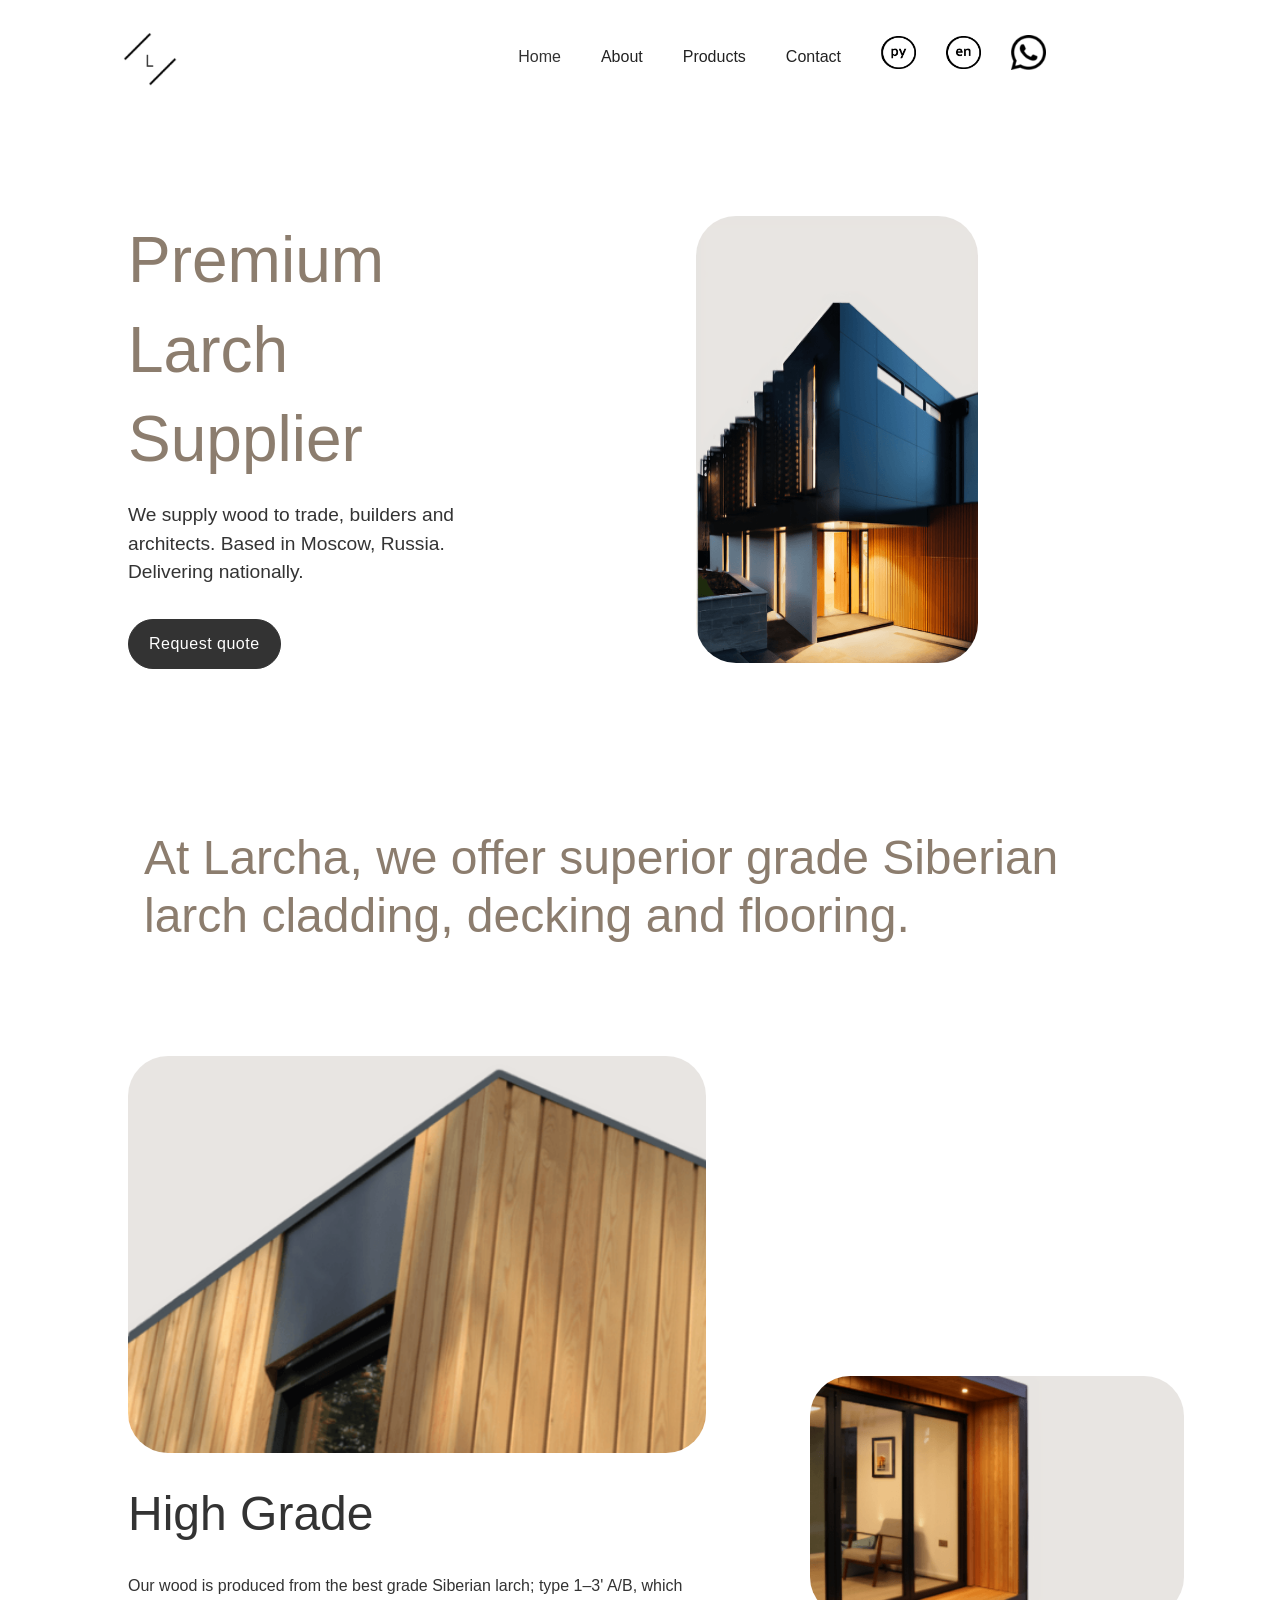
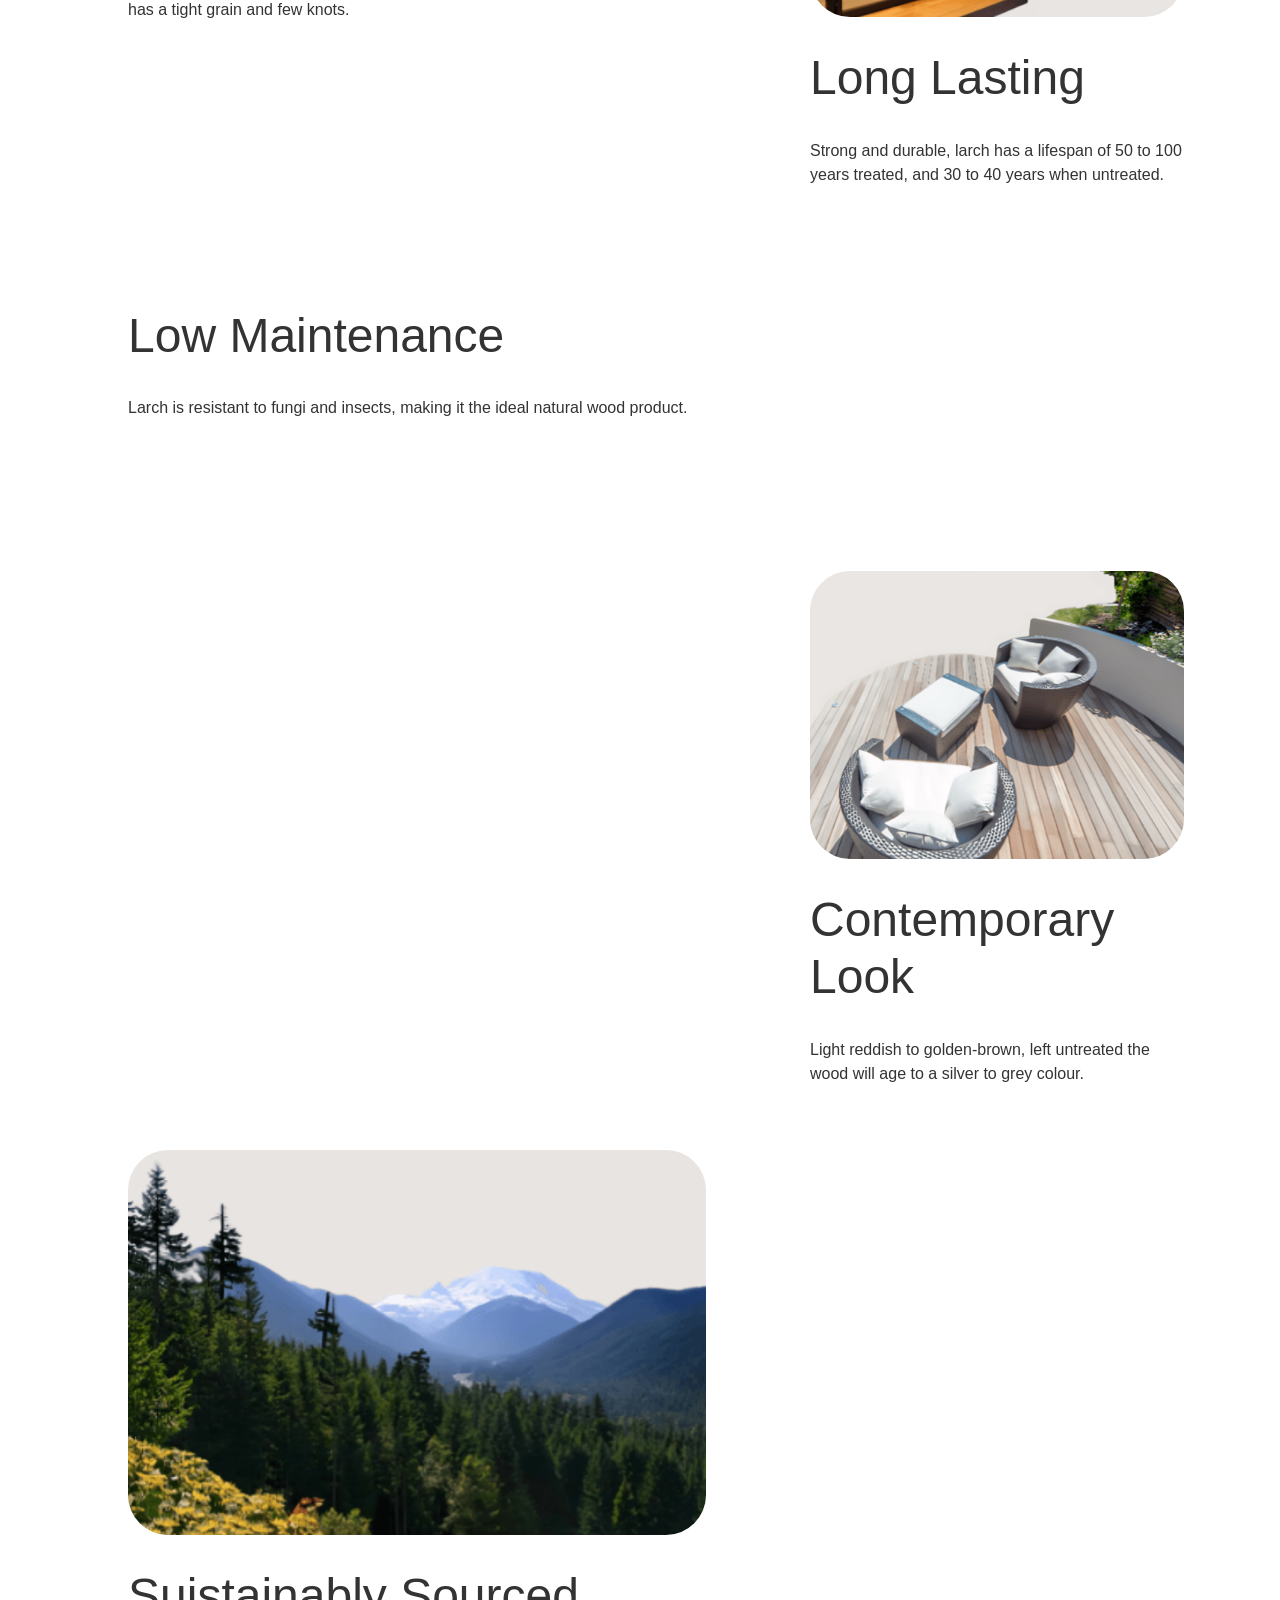
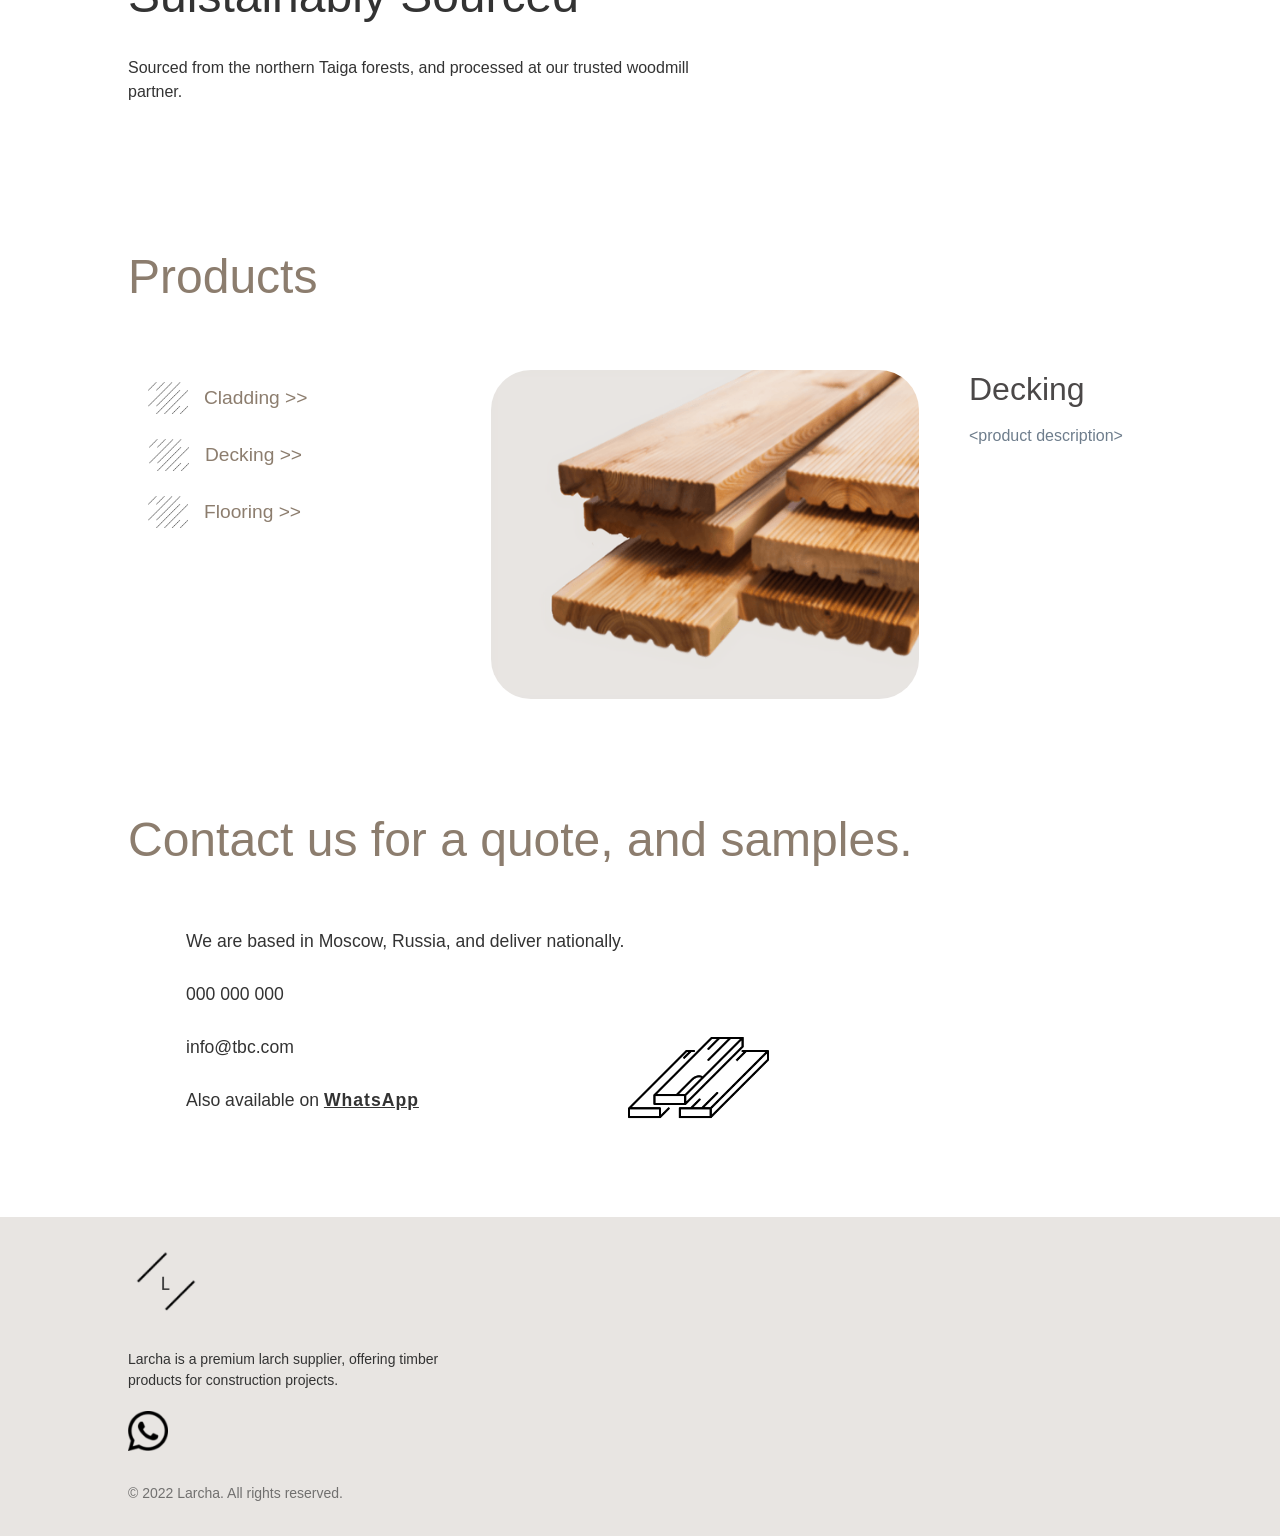
==== commit bd54c2c9: "Add files via upload Updated footer" ====
--- a/en.html
+++ b/en.html
@@ -133,7 +133,7 @@
                 aria-current="page"
                 class="nav-link w-nav-link w--current"
                 >Home</a
-              ><a href="#About-Ru" class="nav-link w-nav-link">About</a
+              ><a href="#about" class="nav-link w-nav-link">About</a
               ><a href="#products" class="nav-link w-nav-link">Products</a
               ><a href="#contact" class="nav-link w-nav-link">Contact</a
               ><a
@@ -244,7 +244,7 @@
             </div>
           </div>
         </div>
-        <div id="About-Ru" class="section-home-tagline">
+        <div id="about" class="section-home-tagline">
           <div class="page-padding">
             <div class="container-medium">
               <div class="padding-vertical padding-xxhuge">
@@ -703,34 +703,10 @@
                               class="image-2"
                           /></a>
                         </div>
-                      </div>
-                    </div>
-                    <div class="w-layout-grid footer_column-layout">
-                      <div class="footer_column">
-                        <a
-                          href="/"
-                          aria-current="page"
-                          class="footer_link w--current"
-                          >home</a
-                        ><a href="#About-Ru" class="footer_link">about</a
-                        ><a href="#products" class="footer_link">products</a
-                        ><a href="#contact" class="footer_link">contact</a>
-                      </div>
-                    </div>
                   </div>
-                </div>
-                <div class="line-divider"></div>
-                <div class="padding-top padding-medium">
-                  <div class="footer_bottom-wrapper">
                     <div class="footer_credit-text">
                       © 2022 Larcha. All rights reserved.
                     </div>
-                  </div>
-                </div>
-              </div>
-            </div>
-          </div>
-        </div>
       </main>
     </div>
     <script
--- a/css/style.css
+++ b/css/style.css
@@ -1750,7 +1750,7 @@
     margin-right: auto;
   }
   .w-nav-link.w--current {
-    color: #0082f3;
+    color: #333;
   }
   .w-nav-menu {
     position: relative;
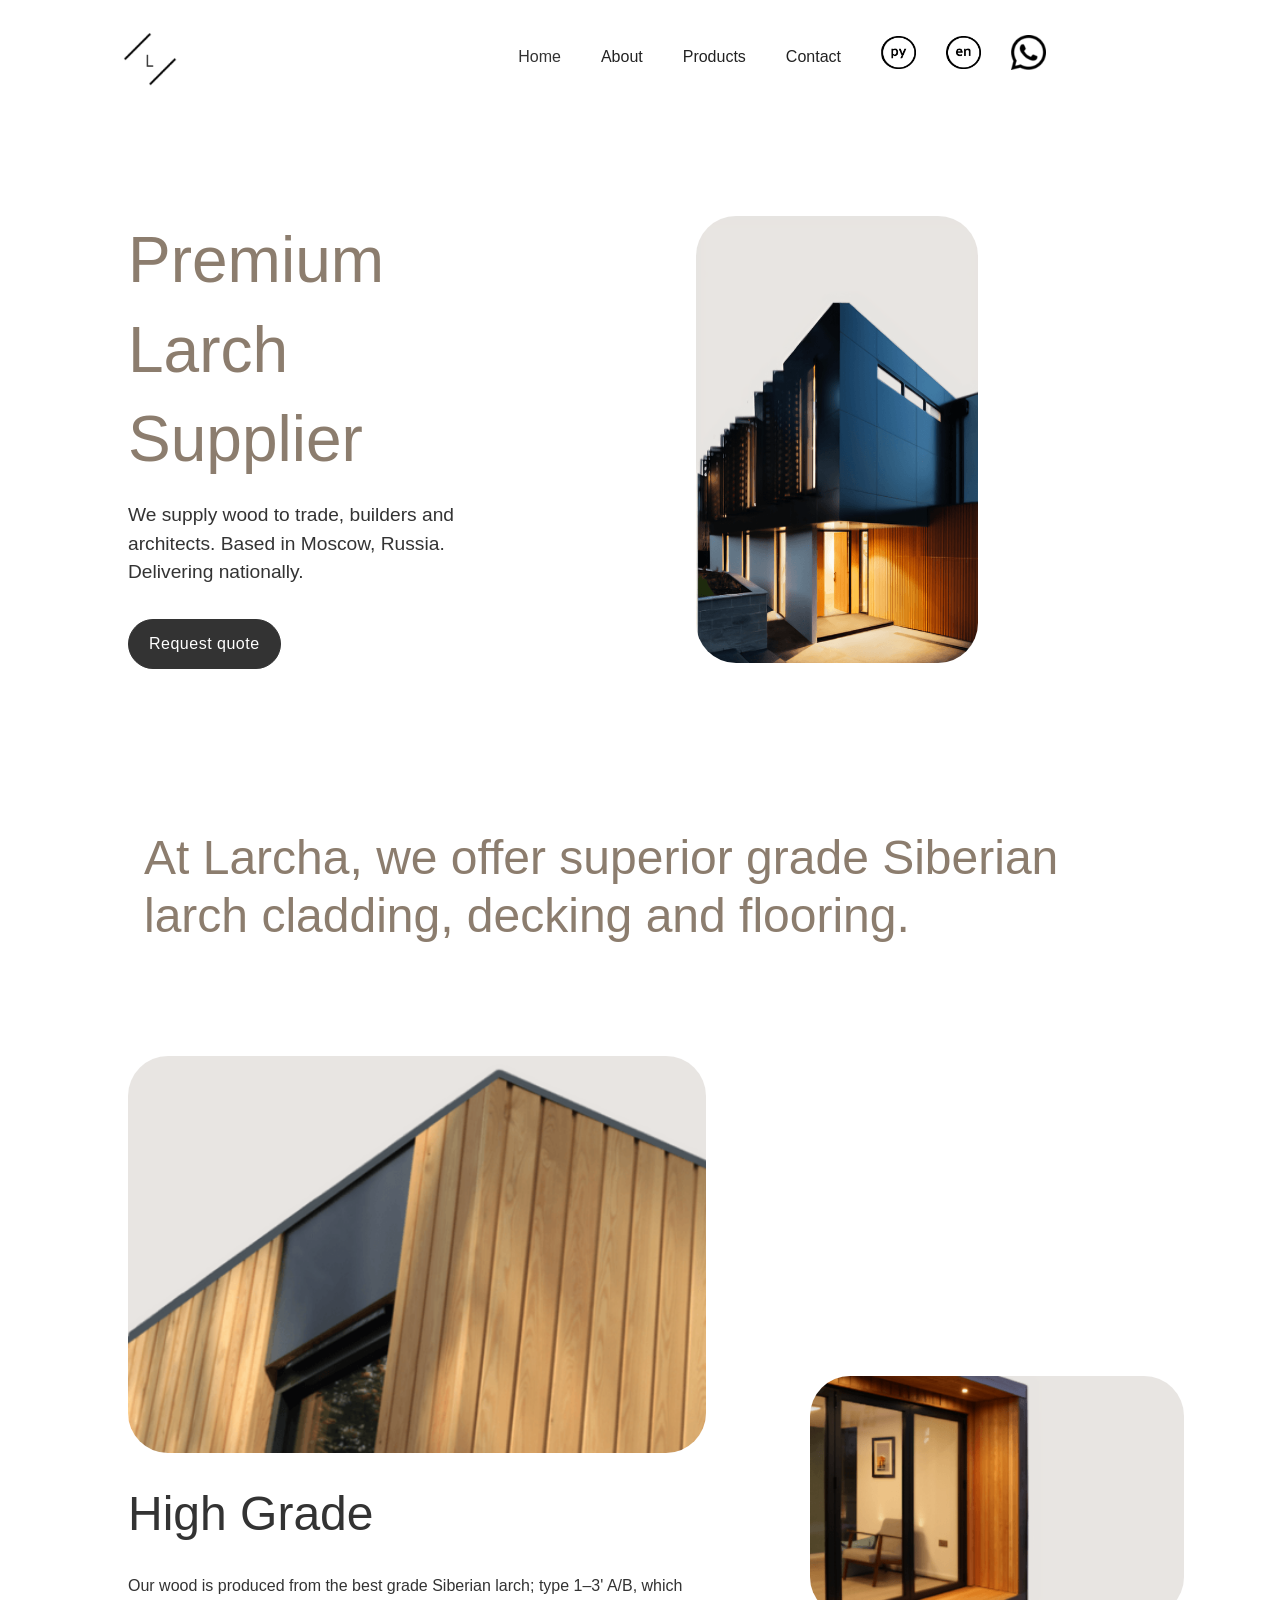
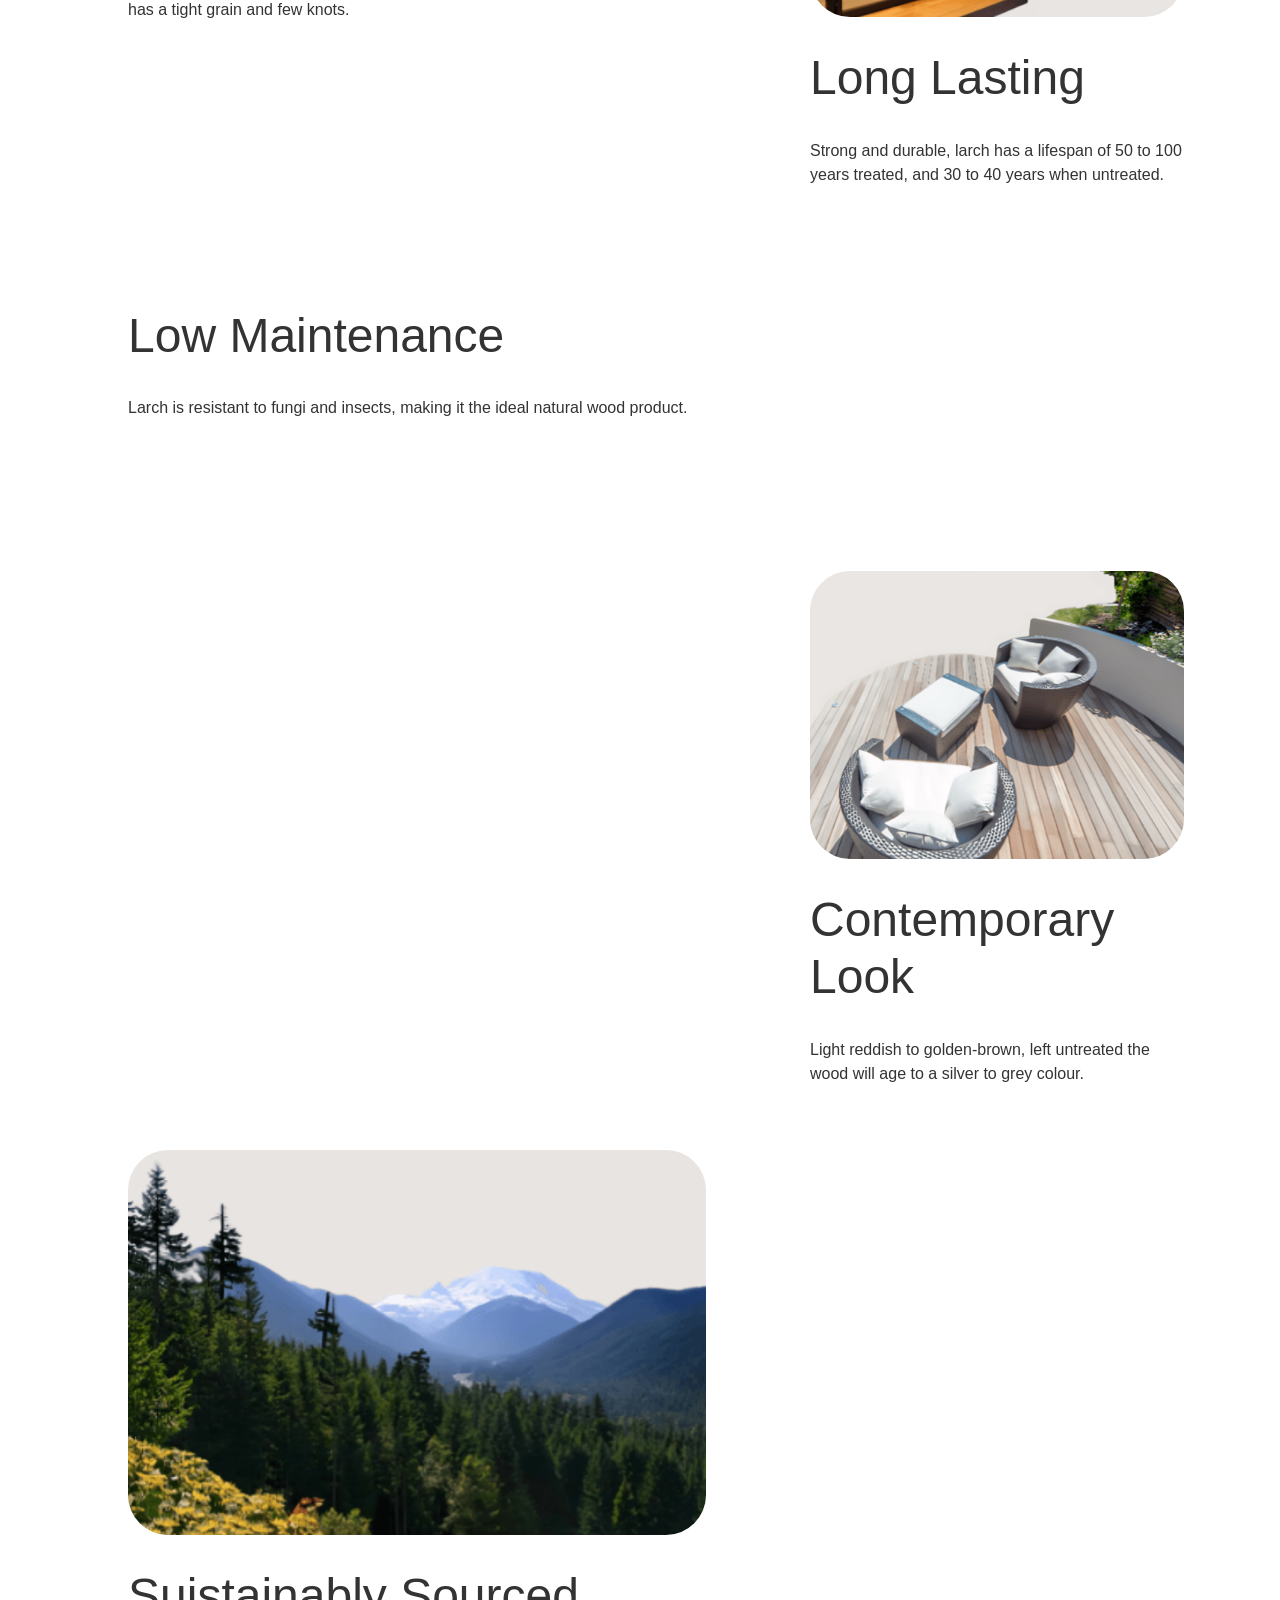
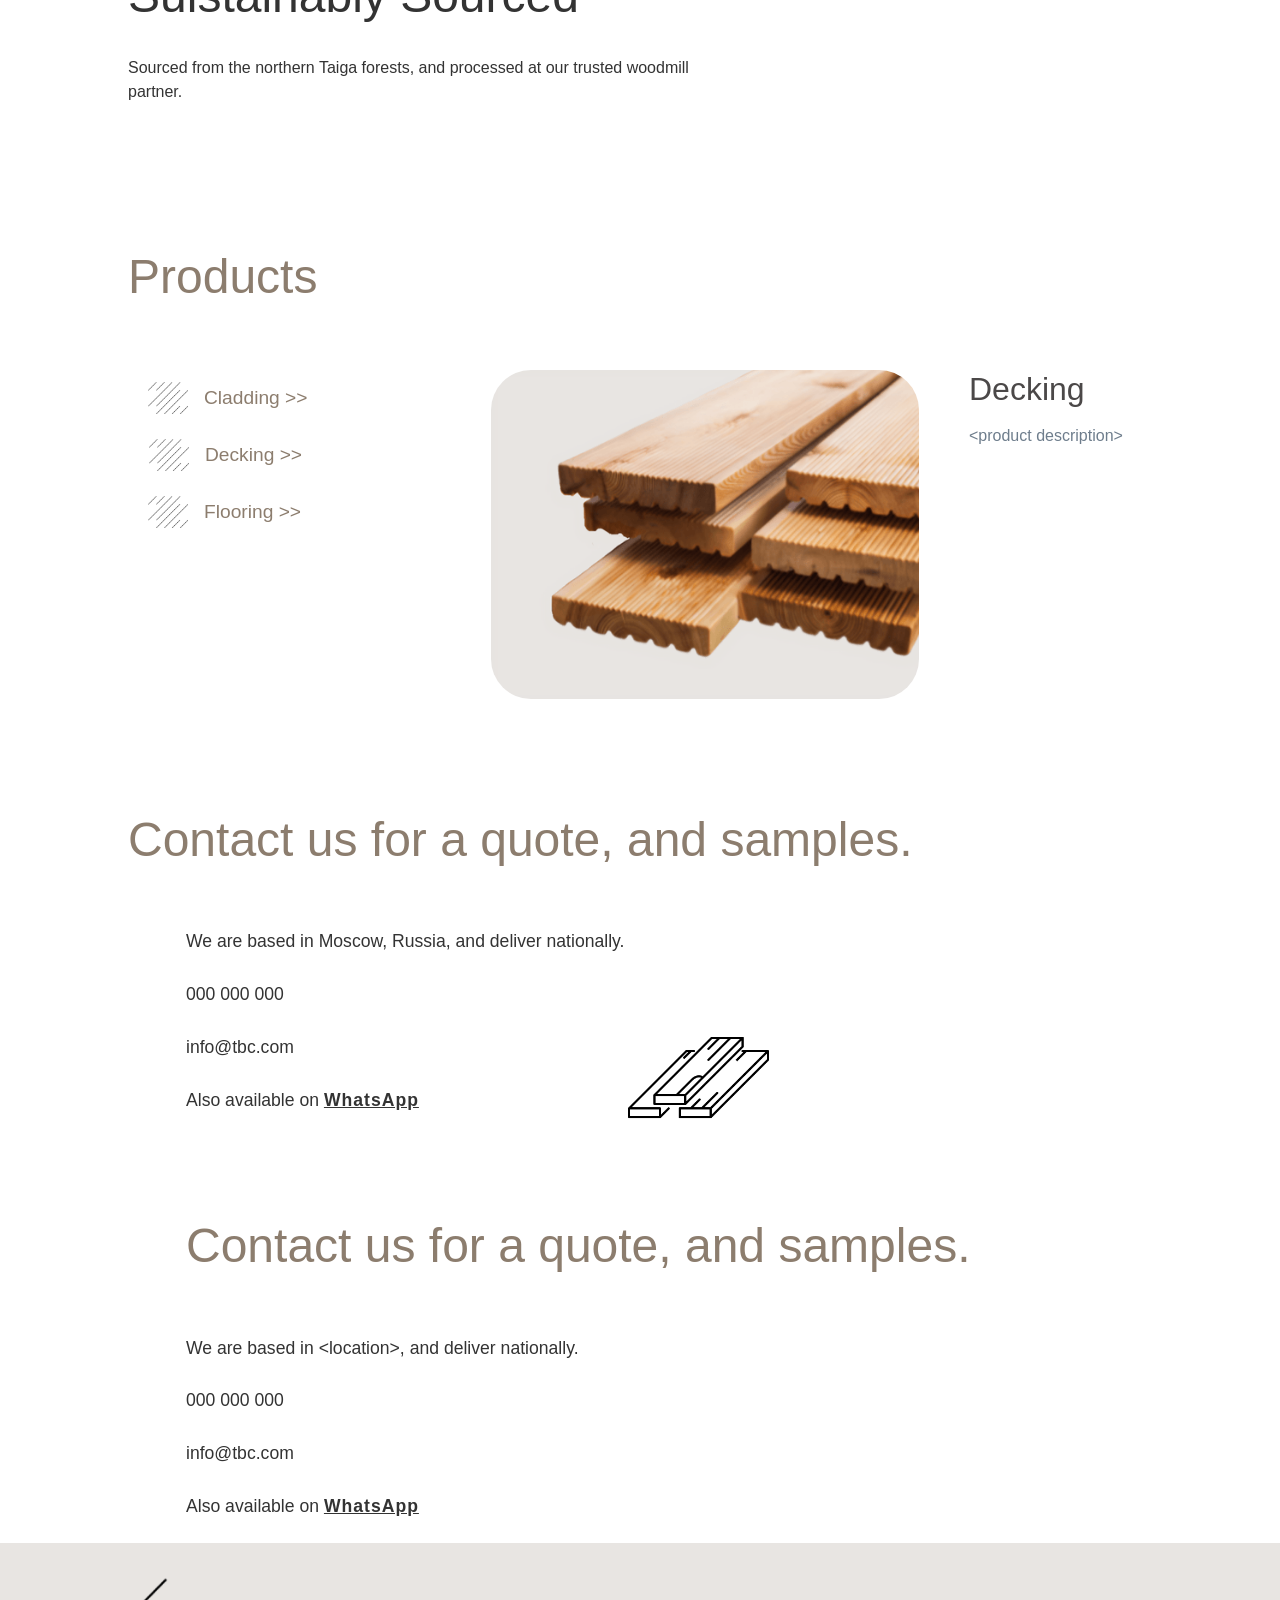
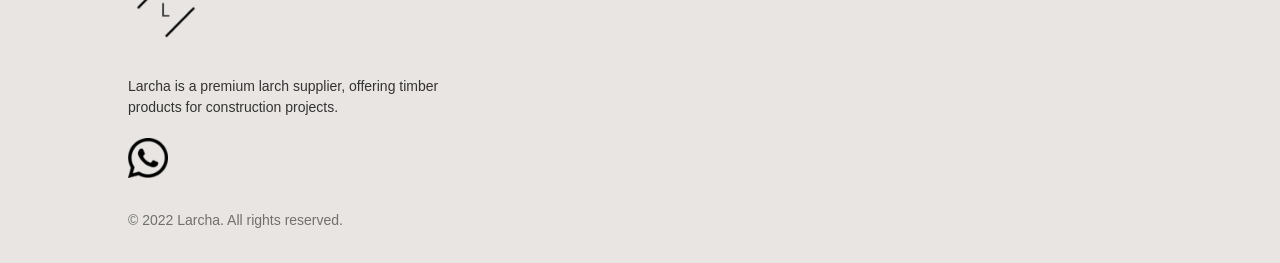
==== commit 2dc41e48: "Add files via upload testing contact us section linking" ====
--- a/en.html
+++ b/en.html
@@ -135,7 +135,7 @@
                 >Home</a
               ><a href="#about" class="nav-link w-nav-link">About</a
               ><a href="#products" class="nav-link w-nav-link">Products</a
-              ><a href="#contact" class="nav-link w-nav-link">Contact</a
+              ><a href="#contact-us" class="nav-link w-nav-link">Contact</a
               ><a
                 href="/index.html"
                 aria-current="page"
@@ -181,7 +181,7 @@
             <div class="menu-button-2 w-nav-button">
               <div class="w-icon-nav-menu"></div>
             </div>
-            <a href="/" aria-current="page" class="brand w-nav-brand w--current"
+            <a href="/en.html" aria-current="page" class="brand w-nav-brand w--current"
               ><img
                 src="./images/larcha_logo-transparent.png"
                 loading="eager"
@@ -217,7 +217,7 @@
                       </p>
                     </div>
                     <div class="margin-bottom margin-medium">
-                      <a href="#contact" class="button is-form-submit w-button"
+                      <a href="#contact-us" class="button is-form-submit w-button"
                         >Request quote</a
                       >
                     </div>
@@ -612,6 +612,7 @@
                                 &lt;product description&gt;
                               </p>
                             </div>
+
                           </div>
                         </div>
                       </div>
@@ -642,7 +643,7 @@
                                 >info@tbc.com</strong
                               ></a
                             ><br />‍<br />Also available on
-                            <a href="https://wa.me/000000000" class="link-6"
+                            <a href="https://wa.me/000000000" target="_blank" class="link-6"
                               >WhatsApp</a
                             >
                           </div>
@@ -662,6 +663,33 @@
               </div>
             </div>
           </div>
+        
+        </div>
+        <section data-w-id="9eb19ee5-421c-a040-7be4-4ed3255e6c6b" class="section-home-logo">
+          <div class="page-padding">
+            <div class="container-large"></div>
+          </div>
+        </section>
+        <div id="contact-us" class="page-padding">
+          <div class="container-6 w-container">
+            <div class="heading-large">
+              <strong class="bold-text">Contact </strong>us for a quote, and samples.
+            </div>
+            <div class="text-block-5">We are based in &lt;location&gt;, and deliver nationally. <br />‍ <br />
+              <a href="tel:+000000000">
+                <strong class="bold-text-3">000 000 000</strong>
+                <br />
+              </a>‍ <br />
+              <a href="mailto:info@tbc.com?subject=Request%20Quote">
+                <strong class="bold-text-2">info@tbc.com</strong>
+              </a>
+              <br />‍ <br />Also available on <a href="https://wa.me/000000000" class="link-6">WhatsApp</a>
+            </div>
+          </div>
+          <div class="w-container">
+            <img src="https://uploads-ssl.webflow.com/62f5ed2732fbd67e27546438/62f74bf92ba1ba15fdcca1a4_board.png" loading="eager" width="141" alt="" class="image-3" />
+          </div>
+
         </div>
         <section
           data-w-id="9eb19ee5-421c-a040-7be4-4ed3255e6c6b"
@@ -678,7 +706,7 @@
                   <div class="w-layout-grid footer_top-wrapper">
                     <div class="footer_left-wrapper">
                       <div class="margin-bottom margin-medium">
-                        <a href="#" class="footer3_logo-link w-nav-brand"
+                        <a href="/en.html" class="footer3_logo-link w-nav-brand"
                           ><img
                             src="./images/larcha_logo-transparent.png"
                             loading="eager"
@@ -694,6 +722,7 @@
                           </div>
                           <a
                             href="https://wa.me/000000000"
+                            target="_blank"
                             class="w-inline-block"
                             ><img
                               src="./images/whatsapp_bw_48px.png"
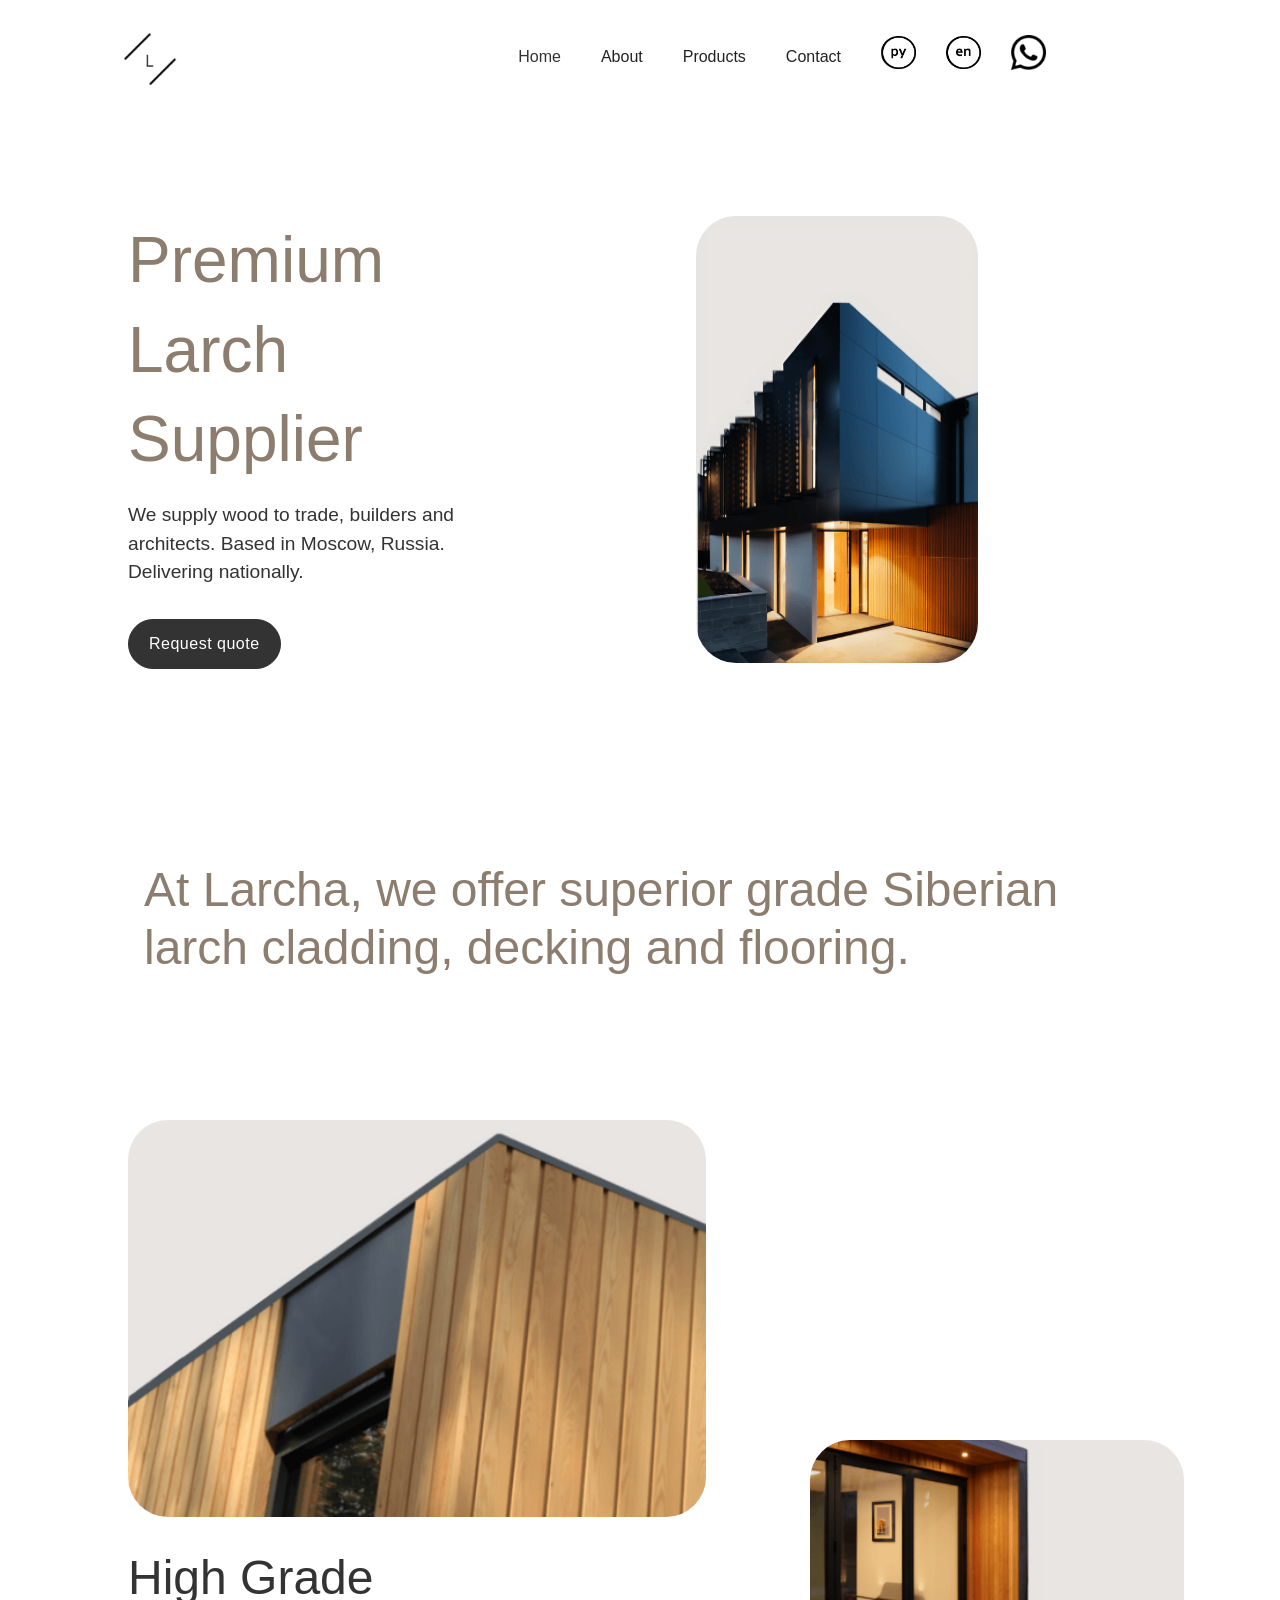
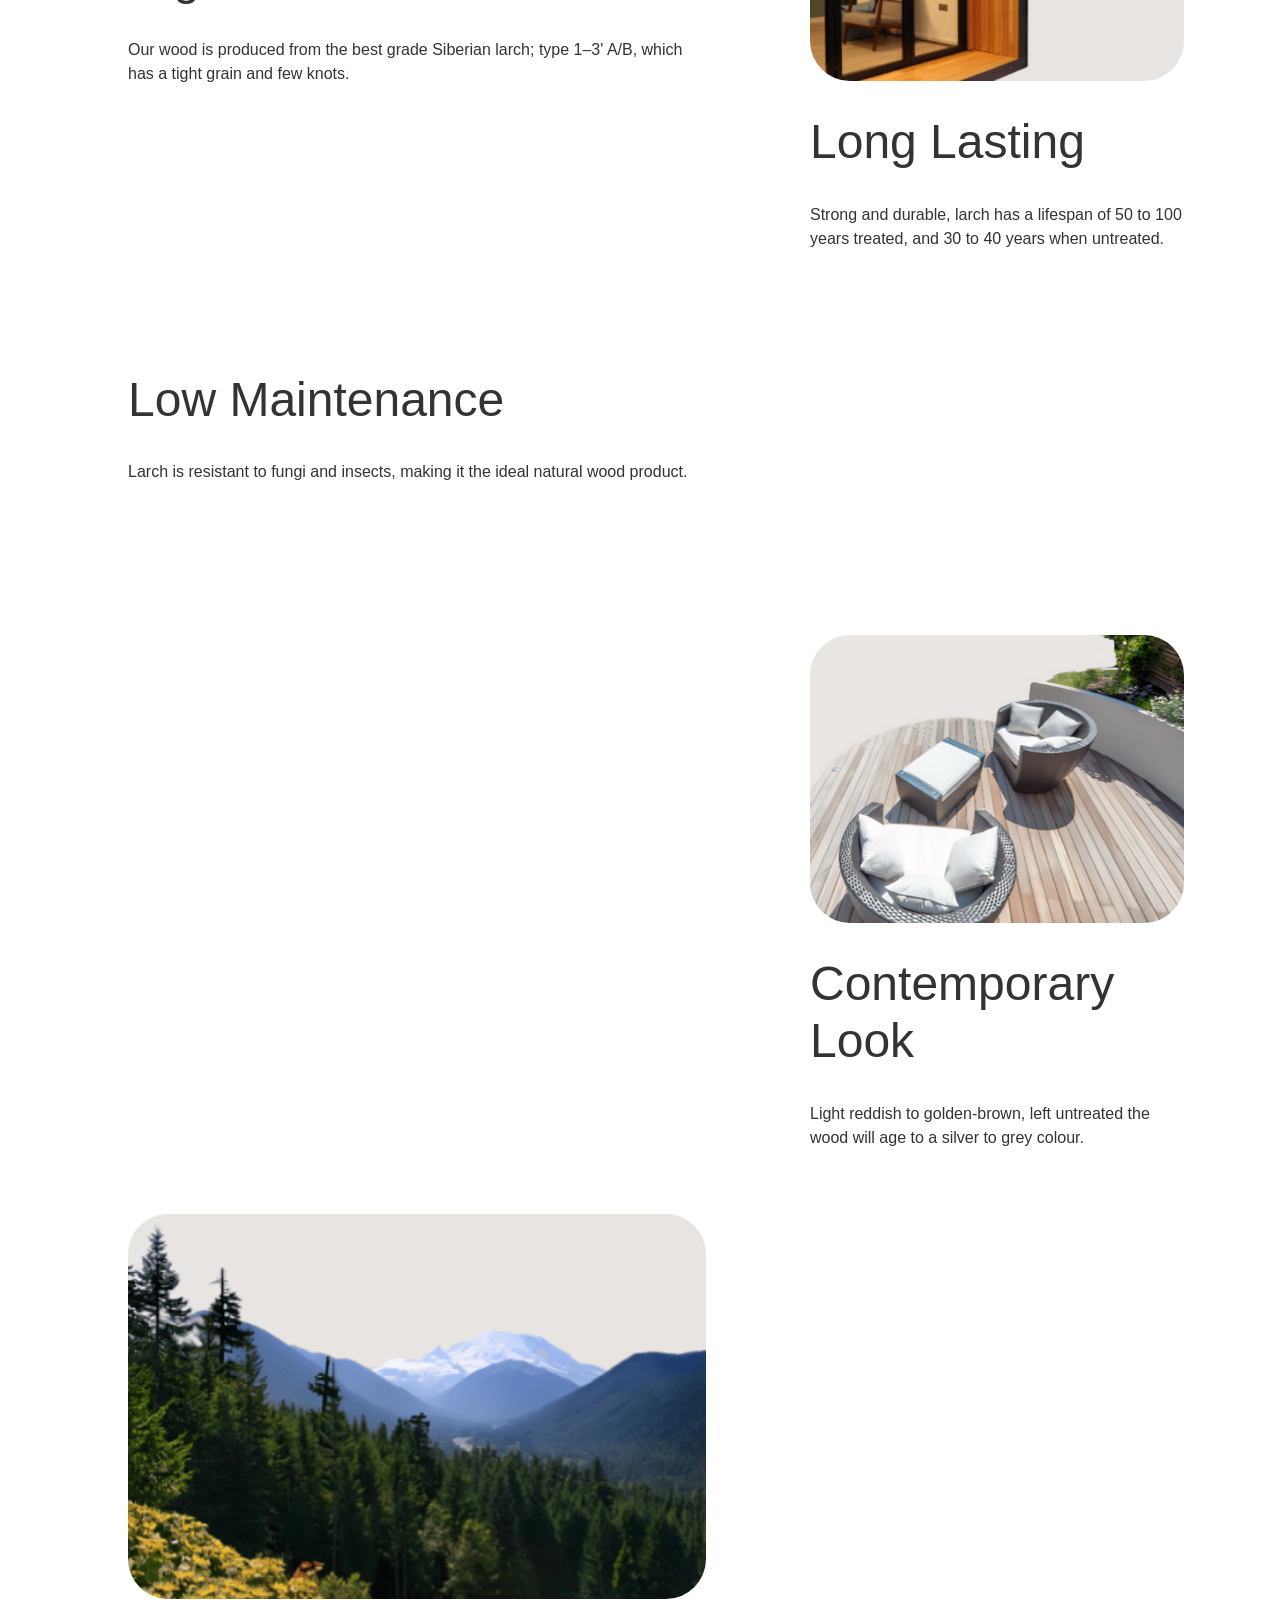
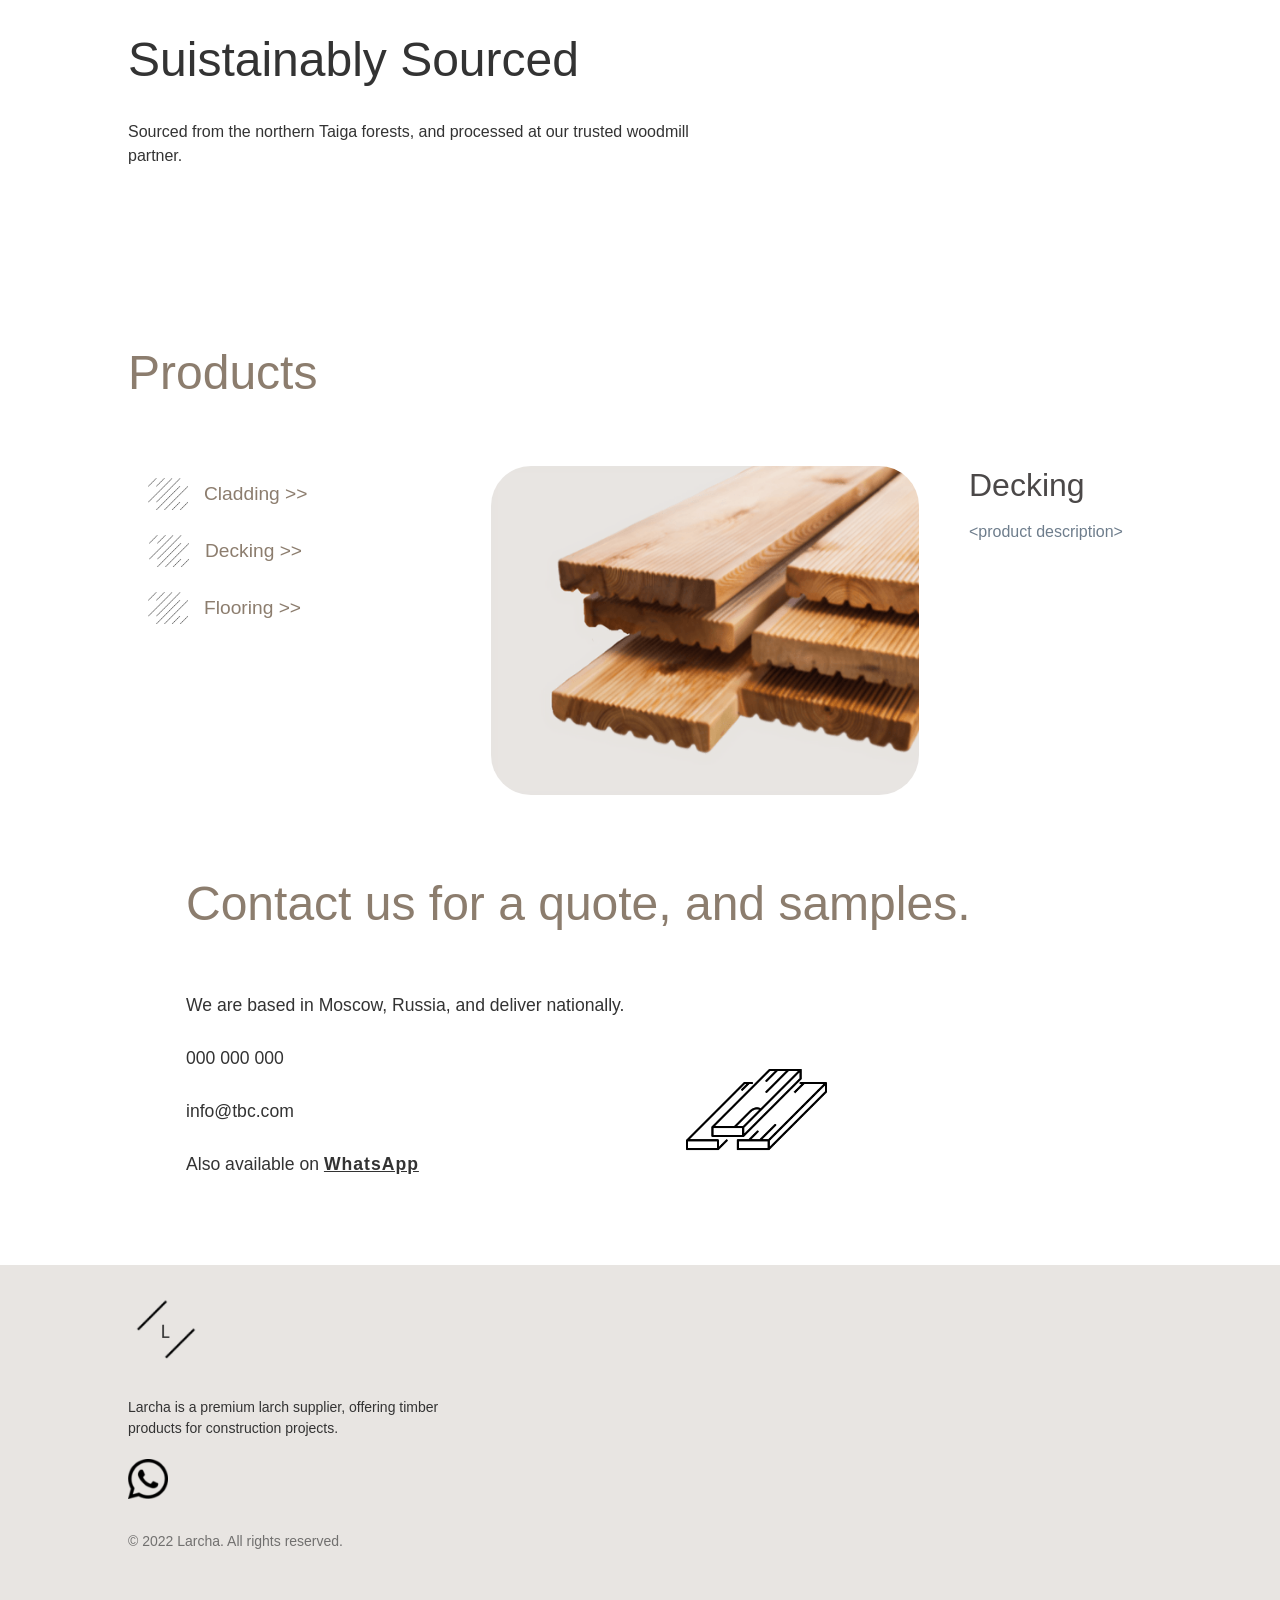
==== commit 35f1ac59: "contact us section linking" ====
--- a/en.html
+++ b/en.html
@@ -621,61 +621,22 @@
                 </div>
               </div>
             </div>
-            <div id="contact" class="page-padding padding-vertical">
-              <div class="container-large">
-                <div class="padding-vertical padding-xxhuge">
-                  <div class="home-cta_component">
-                    <div class="margin-bottom margin-medium">
-                      <div id="contact-eng" class="heading-large">
-                        <strong class="bold-text">Contact </strong>us for a
-                        quote, and samples.
+        
+                          </div>
+                        </div>
                       </div>
-                      <div class="w-container">
-                        <div class="wf-section">
-                          <div class="text-block-5">
-                            We are based in Moscow, Russia, and deliver
-                            nationally.<br />‍<br /><a href="tel:+000000000"
-                              ><strong class="bold-text-3">000 000 000</strong
-                              ><br /></a
-                            >‍<br /><a
-                              href="mailto:info@tbc.com?subject=Request%20Quote"
-                              ><strong class="bold-text-2"
-                                >info@tbc.com</strong
-                              ></a
-                            ><br />‍<br />Also available on
-                            <a href="https://wa.me/000000000" target="_blank" class="link-6"
-                              >WhatsApp</a
-                            >
-                          </div>
-                        </div>
-                      </div>
                     </div>
                     <div class="home-cta-sliding-block"></div>
-                  </div>
-                  <img
-                    src="./images/board.png"
-                    loading="eager"
-                    width="141"
-                    alt=""
-                    class="image-3"
-                  />
-                </div>
-              </div>
-            </div>
-          </div>
+                  
         
-        </div>
-        <section data-w-id="9eb19ee5-421c-a040-7be4-4ed3255e6c6b" class="section-home-logo">
-          <div class="page-padding">
-            <div class="container-large"></div>
-          </div>
+       
         </section>
         <div id="contact-us" class="page-padding">
           <div class="container-6 w-container">
             <div class="heading-large">
               <strong class="bold-text">Contact </strong>us for a quote, and samples.
             </div>
-            <div class="text-block-5">We are based in &lt;location&gt;, and deliver nationally. <br />‍ <br />
+            <div class="text-block-5">We are based in Moscow, Russia, and deliver nationally. <br />‍ <br />
               <a href="tel:+000000000">
                 <strong class="bold-text-3">000 000 000</strong>
                 <br />
@@ -683,11 +644,11 @@
               <a href="mailto:info@tbc.com?subject=Request%20Quote">
                 <strong class="bold-text-2">info@tbc.com</strong>
               </a>
-              <br />‍ <br />Also available on <a href="https://wa.me/000000000" class="link-6">WhatsApp</a>
+              <br />‍ <br />Also available on <a href="https://wa.me/000000000" target="_blank" class="link-6">WhatsApp</a>
             </div>
           </div>
           <div class="w-container">
-            <img src="https://uploads-ssl.webflow.com/62f5ed2732fbd67e27546438/62f74bf92ba1ba15fdcca1a4_board.png" loading="eager" width="141" alt="" class="image-3" />
+            <img src="./images/board.png" loading="eager" width="141" alt="" class="image-3" />
           </div>
 
         </div>
--- a/css/style.css
+++ b/css/style.css
@@ -2646,6 +2646,7 @@
   .page-padding {
     padding-right: 6rem;
     padding-left: 8rem;
+    padding-bottom: 2rem;
     border: 1px none transparent;
     color: #4b4848;
   }
@@ -4727,6 +4728,7 @@
     .page-padding {
       padding-right: 3rem;
       padding-left: 3rem;
+      padding-bottom: 1rem;
     }
   
     .show-tablet {
@@ -5567,6 +5569,7 @@
     .page-padding {
       padding-right: 2.2rem;
       padding-left: 2.2rem;
+      padding-bottom: 1rem;
     }
   
     .show-mobile-landscape {
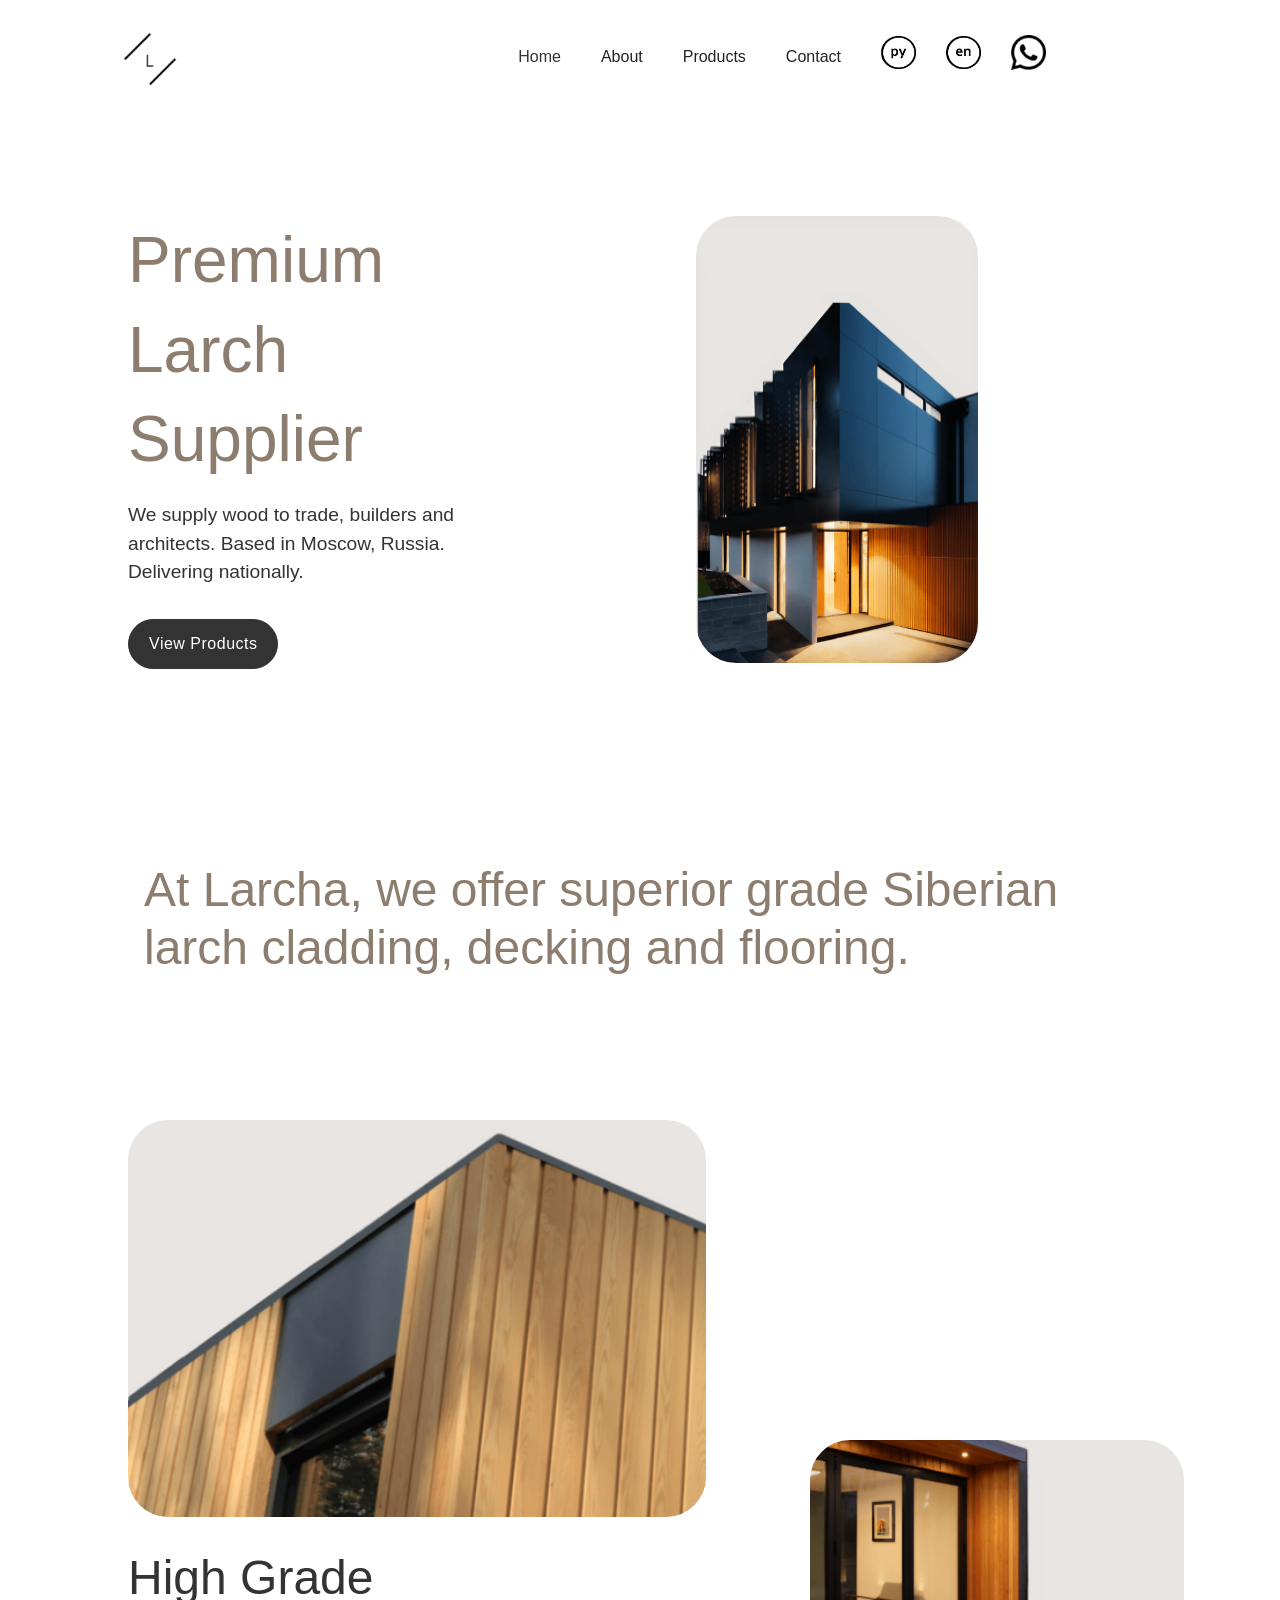
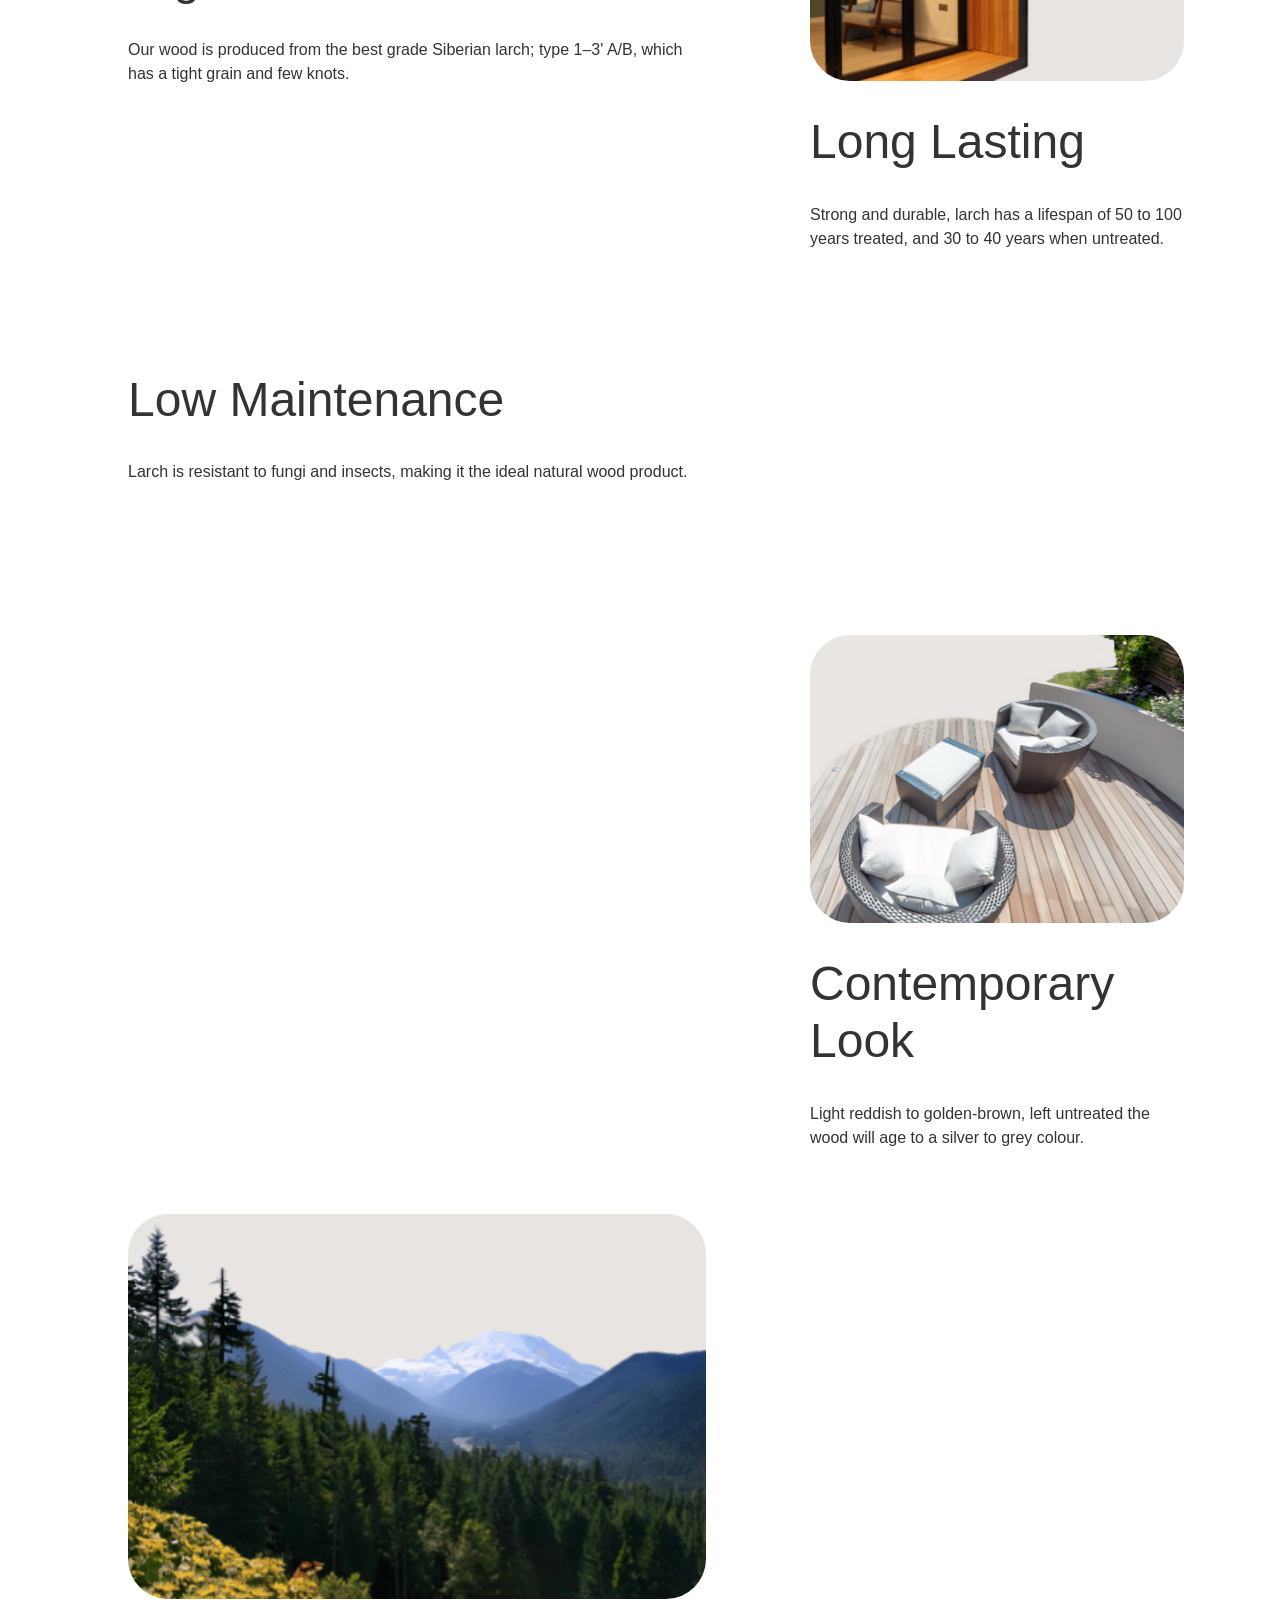
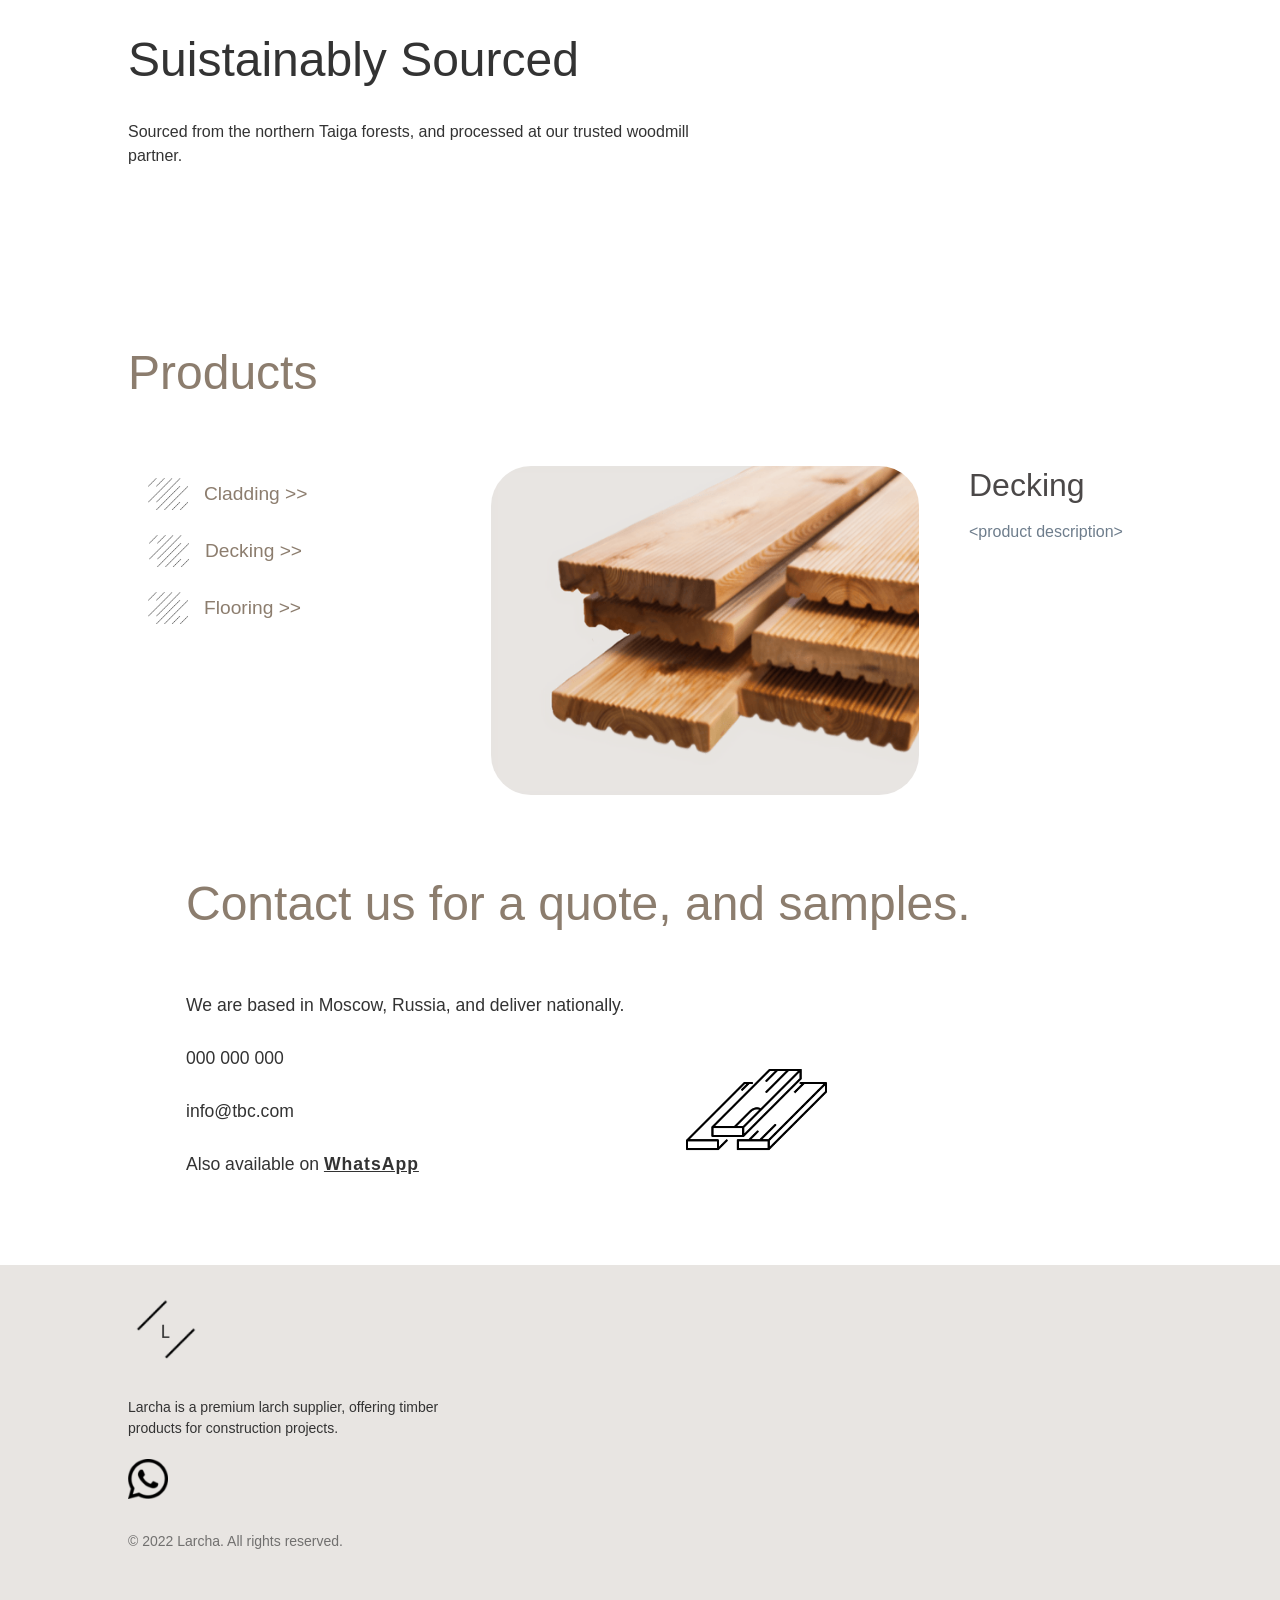
==== commit ad8f5235: "button link change and text" ====
--- a/en.html
+++ b/en.html
@@ -217,8 +217,8 @@
                       </p>
                     </div>
                     <div class="margin-bottom margin-medium">
-                      <a href="#contact-us" class="button is-form-submit w-button"
-                        >Request quote</a
+                      <a href="#products" class="button is-form-submit w-button"
+                        >View Products</a
                       >
                     </div>
                   </div>
